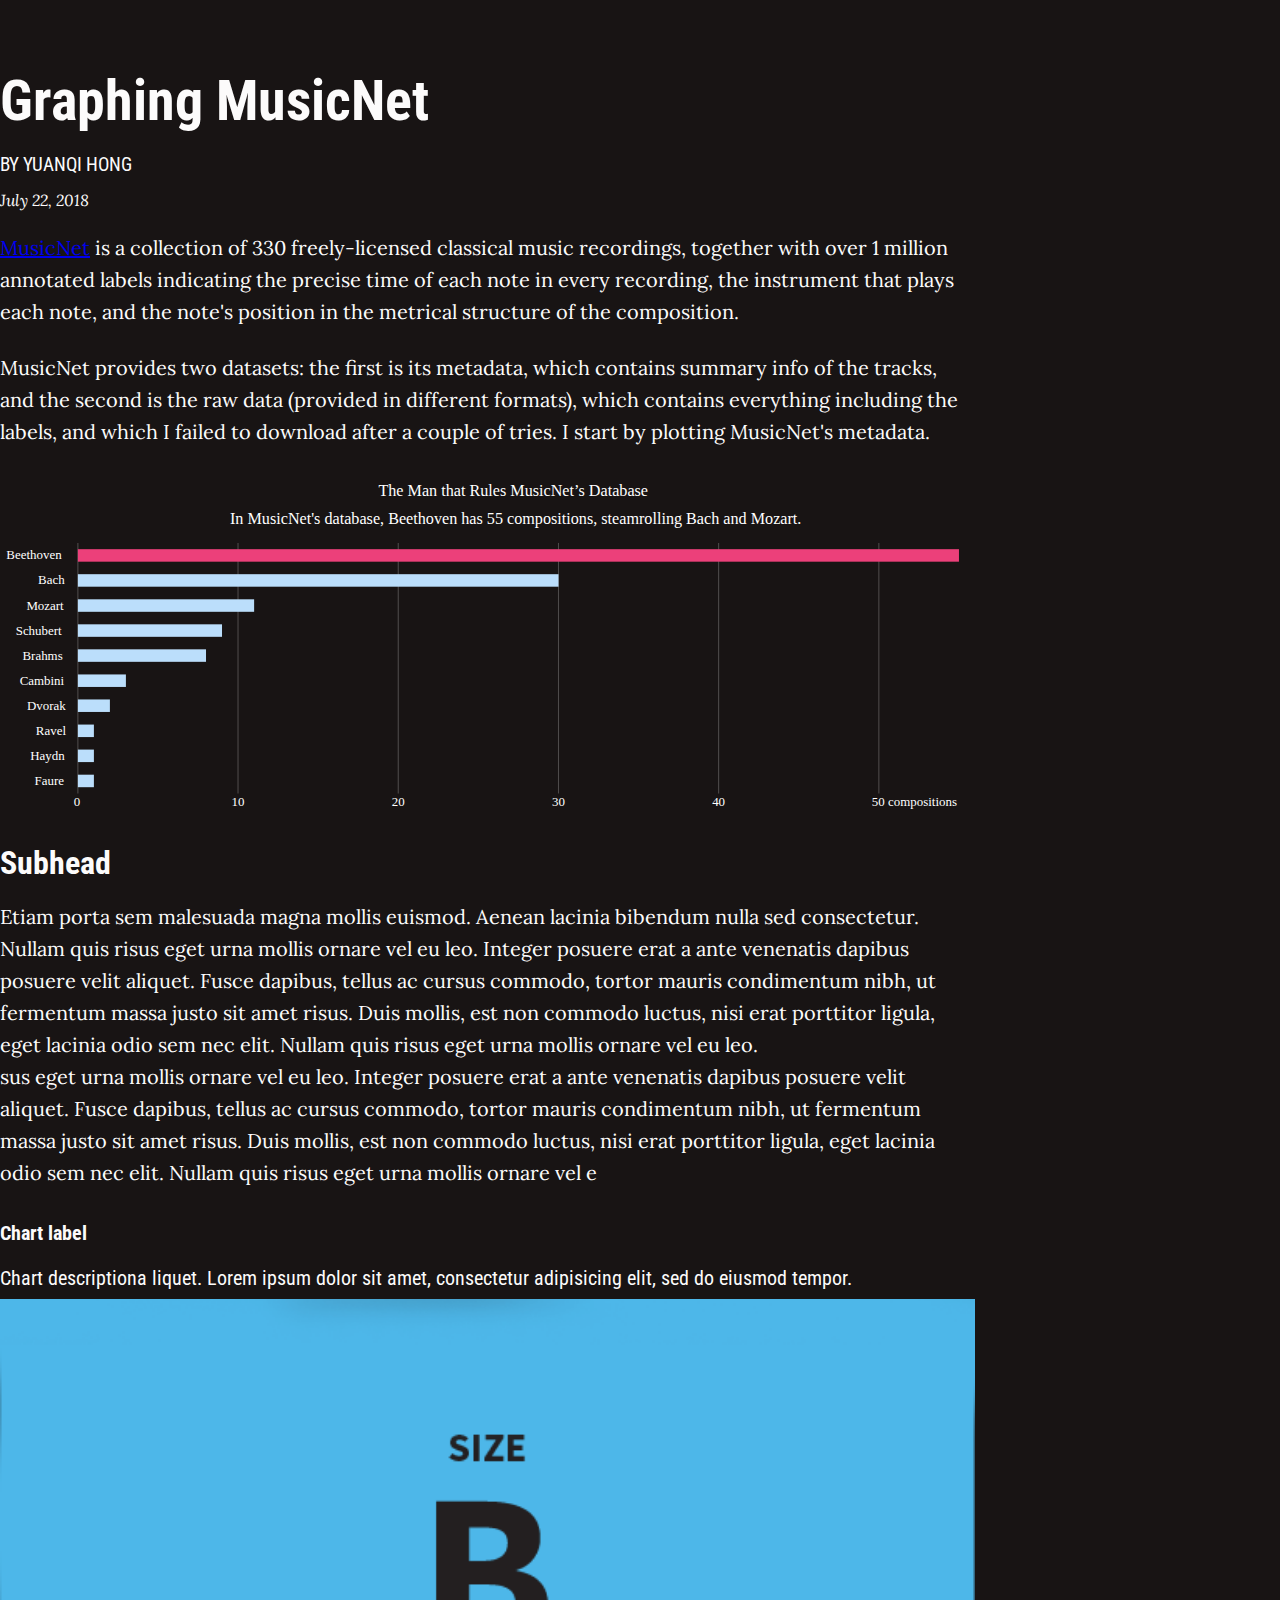
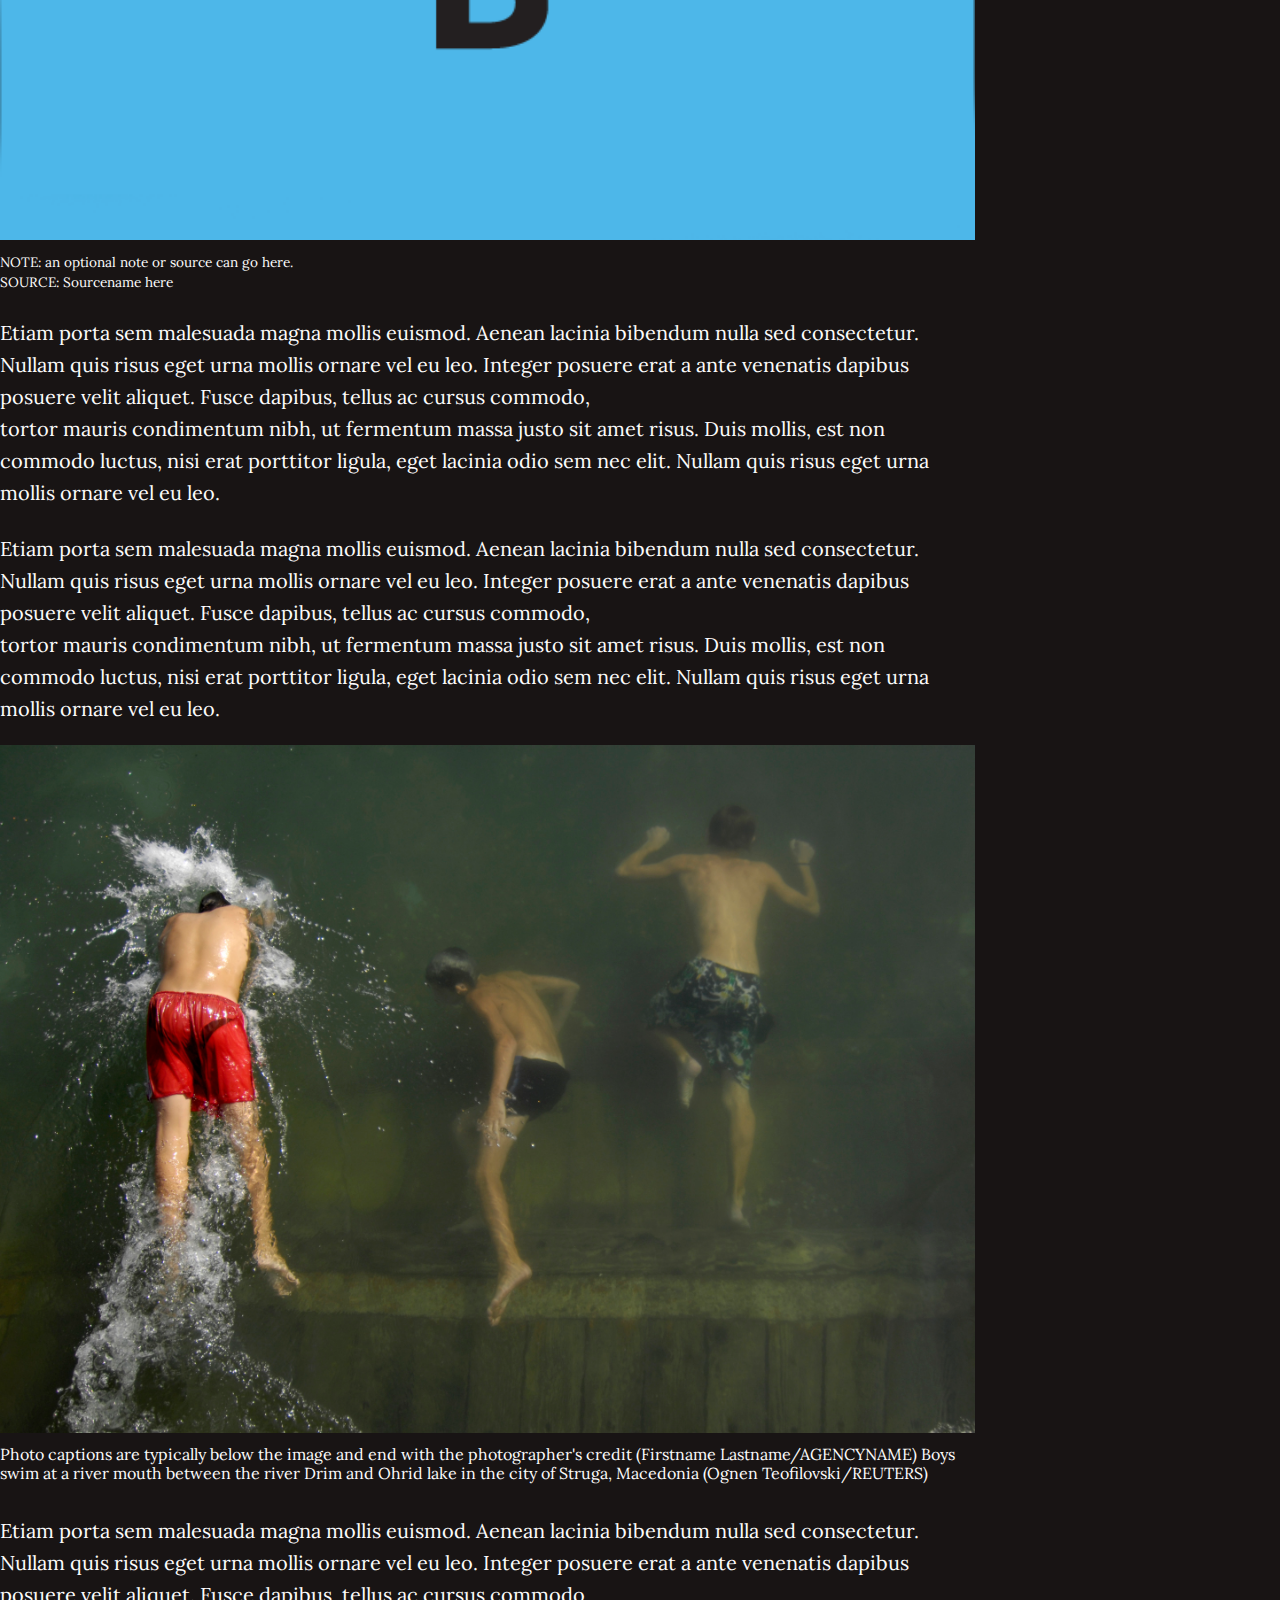
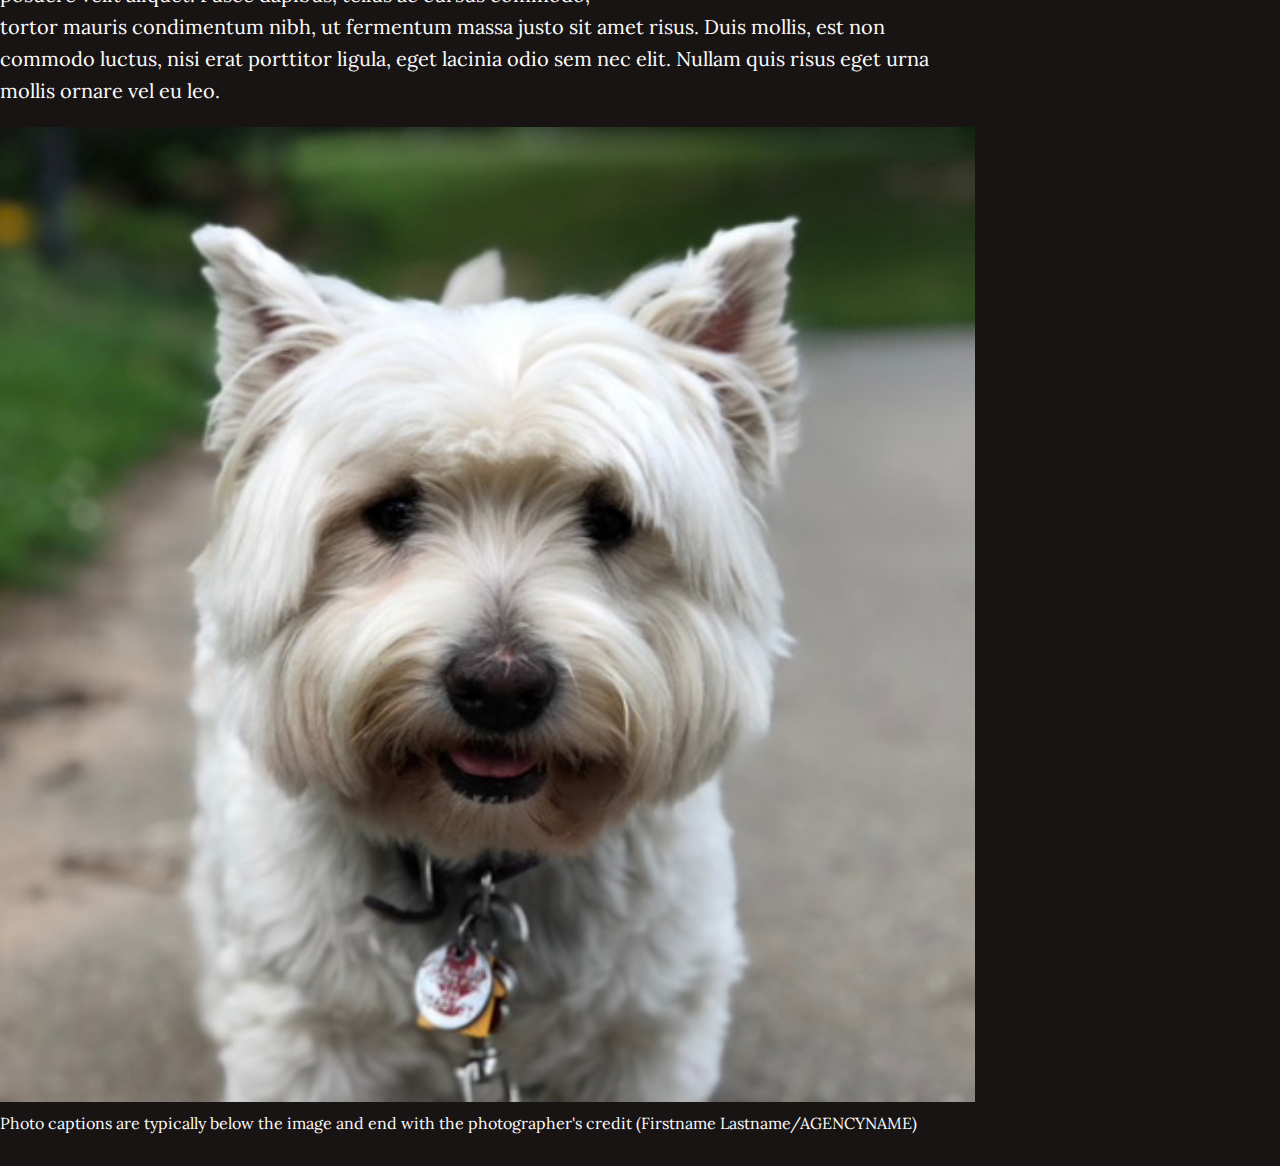
==== data-studio-projects/01-MusicNet/index.html @ 8fa47124 "project 1 updates" ====
<!doctype html>
<html lang="en">
  <head>
    <!-- Required meta tags -->
    <meta charset="utf-8">
    <meta name="viewport" content="width=device-width, initial-scale=1, shrink-to-fit=no">
    <!-- Bootstrap CSS -->
    <link rel="stylesheet" href="https://stackpath.bootstrapcdn.com/bootstrap/4.1.1/css/bootstrap.min.css" integrity="sha384-WskhaSGFgHYWDcbwN70/dfYBj47jz9qbsMId/iRN3ewGhXQFZCSftd1LZCfmhktB" crossorigin="anonymous">
      
    <!-- Your CSS files -->
    <link rel="stylesheet" href="style/app.css">
    
    <!-- google fonts: Roboto Condensed(super-font) and Lora(sub-font) -->
    <link href="https://fonts.googleapis.com/css?family=Roboto+Condensed:300,400,700" rel="stylesheet">
    <link href="https://fonts.googleapis.com/css?family=Lora:400,400i,700" rel="stylesheet"> 

      
       
    <title>Data Studio project 1 - MusicNet</title>
  </head>
    
  <body class="dark-theme">
    <div class="container"><!-- start of the main container-->
        <div class="row justify-content-center"><!-- headline and intro -->
            <div class="col-lg-10 ">
                <h1 class="headline super-font">Graphing MusicNet</h1>
                <p class="credit super-font">BY Yuanqi Hong</p>
                <p class="date sub-font">July 22, 2018</p>
                <p class="body-text sub-font">
                <a href='https://homes.cs.washington.edu/~thickstn/musicnet.html'>MusicNet</a> is a collection of 330 freely-licensed classical music recordings, together with over 1 million annotated labels indicating the precise time of each note in every recording, the instrument that plays each note, and the note's position in the metrical structure of the composition.
                </p>
                <p class="body-text sub-font">
                MusicNet provides two datasets: the first is its metadata, which contains summary info of the tracks, and the second is the raw data (provided in different formats), which contains everything including the labels, and which I failed to download after a couple of tries. I start by plotting MusicNet's metadata.
                </p>
            </div>
        </div>

<!-- start of svg codes -->
<?xml version="1.0" encoding="utf-8"?>
<!-- Generator: Adobe Illustrator 22.1.0, SVG Export Plug-In . SVG Version: 6.00 Build 0)  -->
<svg version="1.1" id="Layer_1" xmlns="http://www.w3.org/2000/svg" xmlns:xlink="http://www.w3.org/1999/xlink" x="0px" y="0px"
     viewBox="0 0 920 332.8" style="enable-background:new 0 0 920 332.8;" xml:space="preserve">
<style type="text/css">
    .st0{fill:none;}
    .st1{opacity:0.3;fill:none;stroke:#CBCBCB;stroke-linejoin:round;stroke-miterlimit:10;}
    .st2{fill:#FFFFFF;}
    .st3{font-family:'Roboto-Regular';}
    .st4{font-size:12.2052px;}
    .st5{fill:#BBDEFB;}
    .st6{fill:#EC407A;}
    .st7{font-family:'RobotoCondensed-Bold';}
    .st8{font-size:15.2564px;}
    .st9{font-family:'RobotoCondensed-Regular';}
</style>
<rect x="73.5" y="70.7" class="st0" width="846.5" height="236.4"/>
<line class="st1" x1="73.5" y1="307.1" x2="73.5" y2="70.7"/>
<rect x="73.5" y="70.7" class="st0" width="846.5" height="236.4"/>
<text transform="matrix(1 0 0 1 69.499 318.8688)" class="st2 st3 st4">0</text>
<line class="st1" x1="224.6" y1="307.1" x2="224.6" y2="70.7"/>
<rect x="73.5" y="70.7" class="st0" width="846.5" height="236.4"/>
<text transform="matrix(1 0 0 1 218.5142 318.8688)" class="st2 st3 st4">10</text>
<line class="st1" x1="375.8" y1="307.1" x2="375.8" y2="70.7"/>
<rect x="73.5" y="70.7" class="st0" width="846.5" height="236.4"/>
<text transform="matrix(1 0 0 1 369.6787 318.8688)" class="st2 st3 st4">20</text>
<line class="st1" x1="527" y1="307.1" x2="527" y2="70.7"/>
<rect x="73.5" y="70.7" class="st0" width="846.5" height="236.4"/>
<text transform="matrix(1 0 0 1 520.8428 318.8688)" class="st2 st3 st4">30</text>
<line class="st1" x1="678.1" y1="307.1" x2="678.1" y2="70.7"/>
<text transform="matrix(1 0 0 1 672.0078 318.8688)" class="st2 st3 st4">40</text>
<line class="st1" x1="829.3" y1="307.1" x2="829.3" y2="70.7"/>
<text transform="matrix(1 0 0 1 822.6914 318.8688)" class="st2 st3 st4">50 compositions</text>
<text transform="matrix(1 0 0 1 32.6079 299.0641)" class="st2 st3 st4">Faure</text>
<text transform="matrix(1 0 0 1 28.585 275.4186)" class="st2 st3 st4">Haydn</text>
<text transform="matrix(1 0 0 1 33.8237 251.774)" class="st2 st3 st4">Ravel</text>
<text transform="matrix(1 0 0 1 25.4863 228.1315)" class="st2 st3 st4">Dvorak</text>
<text transform="matrix(1 0 0 1 18.5312 204.486)" class="st2 st3 st4">Cambini</text>
<text transform="matrix(1 0 0 1 21.2368 180.8434)" class="st2 st3 st4">Brahms</text>
<text transform="matrix(1 0 0 1 14.8066 157.1989)" class="st2 st3 st4">Schubert</text>
<text transform="matrix(1 0 0 1 24.896 133.5524)" class="st2 st3 st4">Mozart</text>
<text transform="matrix(1 0 0 1 35.9692 109.9093)" class="st2 st3 st4">Bach</text>
<text transform="matrix(1 0 0 1 6.0044 86.2638)" class="st2 st3 st4">Beethoven</text>
<rect x="73.5" y="289.4" class="st5" width="15.1" height="11.8"/>
<rect x="73.5" y="265.7" class="st5" width="15.1" height="11.8"/>
<rect x="73.5" y="242.1" class="st5" width="15.1" height="11.8"/>
<rect x="73.5" y="218.4" class="st5" width="30.2" height="11.8"/>
<rect x="73.5" y="194.8" class="st5" width="45.3" height="11.8"/>
<rect x="73.5" y="171.1" class="st5" width="120.9" height="11.8"/>
<rect x="73.5" y="147.5" class="st5" width="136" height="11.8"/>
<rect x="73.5" y="123.9" class="st5" width="166.3" height="11.8"/>
<rect x="73.5" y="100.2" class="st5" width="453.5" height="11.8"/>
<rect x="73.5" y="76.6" class="st6" width="831.4" height="11.8"/>
<text transform="matrix(1 0 0 1 357.0435 26.2736)" class="st2 st7 st8">The Man that Rules MusicNet’s Database</text>
<text transform="matrix(1 0 0 1 217.0234 53.0929)" class="st2 st9 st8">In MusicNet&apos;s database, Beethoven has 55 compositions, steamrolling Bach and Mozart.</text>
</svg>
<!-- end of svg codes -->

        <div class="row justify-content-center"><!-- headline and intro -->
            <div class="col-lg-10 ">
                <p class="subhead super-font">Subhead</p>
                <p class="body-text sub-font">
                Etiam porta sem malesuada magna mollis euismod. Aenean lacinia bibendum nulla sed consectetur. Nullam quis risus eget urna mollis ornare vel eu leo. Integer posuere erat a ante venenatis dapibus posuere velit aliquet. Fusce dapibus, tellus ac cursus commodo, tortor mauris condimentum nibh, ut fermentum massa justo sit amet risus. Duis mollis, est non commodo luctus, nisi erat porttitor ligula, eget lacinia odio sem nec elit. Nullam quis risus eget urna mollis ornare vel eu leo. <br>
                sus eget urna mollis ornare vel eu leo. Integer posuere erat a ante venenatis dapibus posuere velit aliquet. Fusce dapibus, tellus ac cursus commodo, tortor mauris condimentum nibh, ut fermentum massa justo sit amet risus. Duis mollis, est non commodo luctus, nisi erat porttitor ligula, eget lacinia odio sem nec elit. Nullam quis risus eget urna mollis ornare vel e
                </p>
            </div>
        </div>
    
<!-- start of one size B image -->
        <div class="row justify-content-center"> <!-- labels/deszcriptions and three charts for mobile -->
            <div class="col-md-10"><!-- left -->
                <p class="label super-font">Chart label</p>
                <p class="label-text super-font">Chart descriptiona liquet. Lorem ipsum dolor sit amet, consectetur adipisicing elit, sed do eiusmod tempor. </p>
                <img class="image" src="style/images/template_size_B.png" alt="image description">
                <p class="note sub-font">NOTE: an optional note or source can go here. <br>
                SOURCE: Sourcename here
                </p>
            </div>
        </div>
<!-- end of one size B image -->


        <div class="row justify-content-center"><!-- headline and intro -->
            <div class="col-lg-10 ">
                <p class="body-text sub-font">
                Etiam porta sem malesuada magna mollis euismod. Aenean lacinia bibendum nulla sed consectetur. Nullam quis risus eget urna mollis ornare vel eu leo. Integer posuere erat a ante venenatis dapibus posuere velit aliquet. Fusce dapibus, tellus ac cursus commodo,<br>
                tortor mauris condimentum nibh, ut fermentum massa justo sit amet risus. Duis mollis, est non commodo luctus, nisi erat porttitor ligula, eget lacinia odio sem nec elit. Nullam quis risus eget urna mollis ornare vel eu leo.
                </p>
            </div>
        </div>
        
        <div class="row justify-content-center"><!-- headline and intro -->
            <div class="col-lg-10 ">
                <p class="body-text sub-font">
                Etiam porta sem malesuada magna mollis euismod. Aenean lacinia bibendum nulla sed consectetur. Nullam quis risus eget urna mollis ornare vel eu leo. Integer posuere erat a ante venenatis dapibus posuere velit aliquet. Fusce dapibus, tellus ac cursus commodo,<br>
                tortor mauris condimentum nibh, ut fermentum massa justo sit amet risus. Duis mollis, est non commodo luctus, nisi erat porttitor ligula, eget lacinia odio sem nec elit. Nullam quis risus eget urna mollis ornare vel eu leo.
                </p>
            </div>
        </div>
        
        
        
        
        
        
        
        
        <div class="row justify-content-center"> 
            <div class="col-12">
                <img class="image" src="style/images/swimming.jpg" alt="image description">
            </div>
            <div class="col-md-10">
                <p class="caption sub-font">Photo captions are typically below the image and end with the photographer's credit (Firstname Lastname/AGENCYNAME) Boys swim at a river mouth between the river Drim and Ohrid lake in the city of Struga, Macedonia (Ognen Teofilovski/REUTERS)</p>
            </div>
        </div>
        
        <div class="row justify-content-center"><!-- headline and intro -->
        <div class="col-lg-10 ">
            <p class="body-text sub-font">
            Etiam porta sem malesuada magna mollis euismod. Aenean lacinia bibendum nulla sed consectetur. Nullam quis risus eget urna mollis ornare vel eu leo. Integer posuere erat a ante venenatis dapibus posuere velit aliquet. Fusce dapibus, tellus ac cursus commodo,<br>
            tortor mauris condimentum nibh, ut fermentum massa justo sit amet risus. Duis mollis, est non commodo luctus, nisi erat porttitor ligula, eget lacinia odio sem nec elit. Nullam quis risus eget urna mollis ornare vel eu leo.
            </p>
        </div>
        <div class="row justify-content-center no-gutters"> 
            <div class="col-md-5">
                <img class="image" src="style/images/pic_Size_A.jpeg" alt="image description">
                <p class="caption sub-font">Photo captions are typically below the image and end with the photographer's credit (Firstname Lastname/AGENCYNAME)</p>
            </div>
        </div>
    
            
            
    
        
        
        
        
        
      </div><!-- end of the main container-->
   
        

      
      
    <!-- Optional JavaScript -->
    <!-- jQuery first, then Popper.js, then Bootstrap JS -->
    <script src="https://code.jquery.com/jquery-3.3.1.slim.min.js" integrity="sha384-q8i/X+965DzO0rT7abK41JStQIAqVgRVzpbzo5smXKp4YfRvH+8abtTE1Pi6jizo" crossorigin="anonymous"></script>
    <script src="https://cdnjs.cloudflare.com/ajax/libs/popper.js/1.14.3/umd/popper.min.js" integrity="sha384-ZMP7rVo3mIykV+2+9J3UJ46jBk0WLaUAdn689aCwoqbBJiSnjAK/l8WvCWPIPm49" crossorigin="anonymous"></script>
    <script src="https://stackpath.bootstrapcdn.com/bootstrap/4.1.1/js/bootstrap.min.js" integrity="sha384-smHYKdLADwkXOn1EmN1qk/HfnUcbVRZyYmZ4qpPea6sjB/pTJ0euyQp0Mk8ck+5T" crossorigin="anonymous"></script>
  </body>
</html>
---- data-studio-projects/01-MusicNet/style/app.css ----
body {
    padding-top:60px;
    margin: auto;
}


/* choose a light or dark theme to add to the body tag. */
.dark-theme {
    background-color: #181414;
    color: #fcfbfb;   
}
.light-theme {
    background-color: white;
    color: black;    
}

.container {
        max-width: 975px;
}

/* ******** */

.image {
    width: 100%;
}



/*
super-font
.headline
.kicker
.subhead
.label
.label-text
.credit

sub-font
.date
.body-text
.note
*/



.super-font {
    font-family: 'Roboto Condensed', sans-serif;
}
.sub-font {
    font-family: 'Lora', serif;
}



.headline {
    font-size: 3.5rem;
    line-height: 0.9;
    margin-bottom: 0.25rem;
    margin-top: 1rem;
    font-weight: 700;
}

.body-text {
    font-size: 1.25rem;
    line-height: 1.6;
    margin-top: 1.5rem;

}

.kicker {
    font-size: 1.5rem;
    line-height: 1;
    margin-bottom: 0.5rem;
    margin-top: 1rem;
    font-weight: 300;
    text-transform: uppercase;
}

.credit  {
    font-size: 1.2rem;
    line-height: 0.75;
    margin-top: 2rem;
    font-weight: 400;
    text-transform: uppercase;
}

.date {
    font-size: 1rem;
    line-height: 1;
    margin-top: 0.25;
    font-weight: 400;
    font-style: italic;
}

.subhead {
    font-size: 2rem;
    line-height: 0.9;
    margin-bottom: 0.5rem;
    margin-top: 1.5rem;
    font-weight: 700;
}

.label {
    font-size: 1.25rem;
    line-height: 1.25;
    margin-top: 2rem;
    margin-bottom: 0.5rem;
    font-weight: 700;
}

.label-text {
    font-size: 1.25rem;
    line-height: 1.25;
    margin-bottom: 0.5rem;
    font-weight: 400;
}

.note {
    font-size: 0.85rem;
    line-height: 1.5;
    margin-top: 0.5rem;
    margin-bottom: 1.25rem;
    font-weight: 400;
}
.caption  {
    font-size: 1rem;
    line-height: 1.2;
    margin-top: 0.5rem;
    margin-bottom: 2rem;
    font-weight: 400;
}
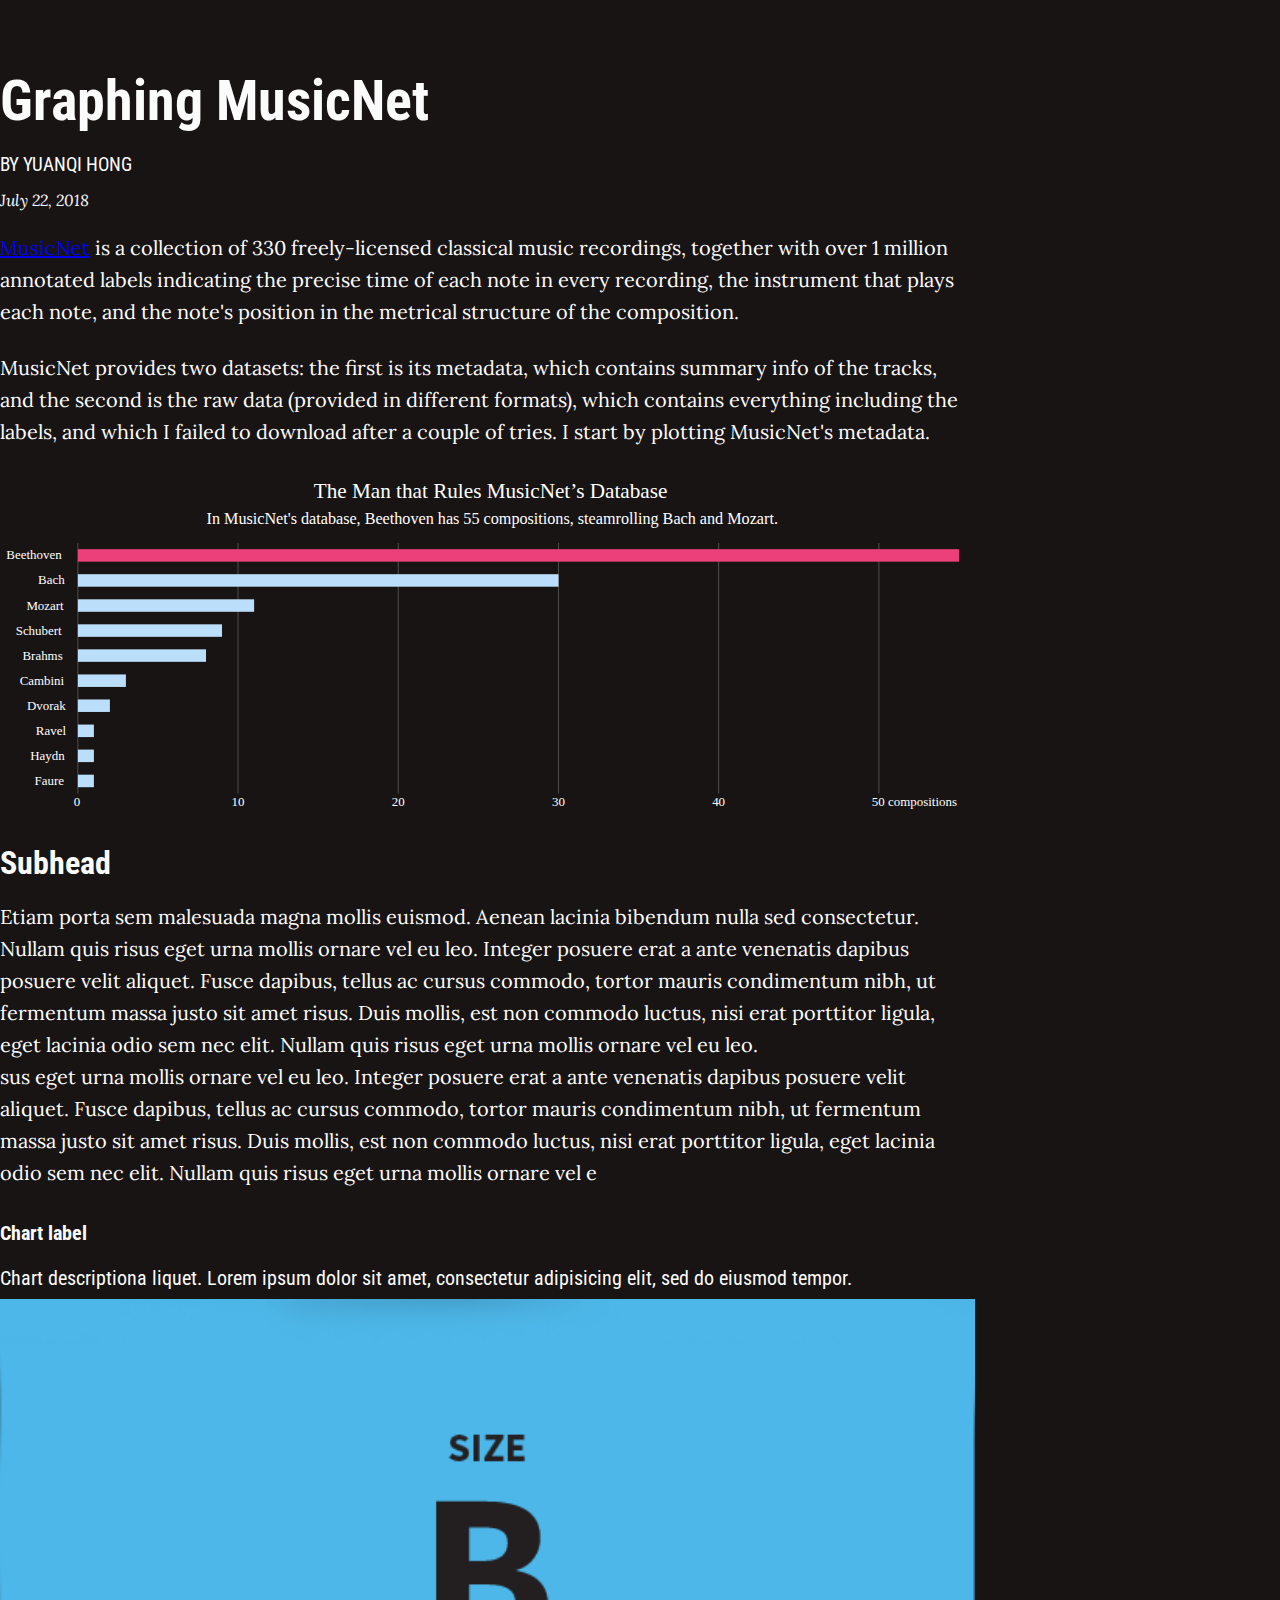
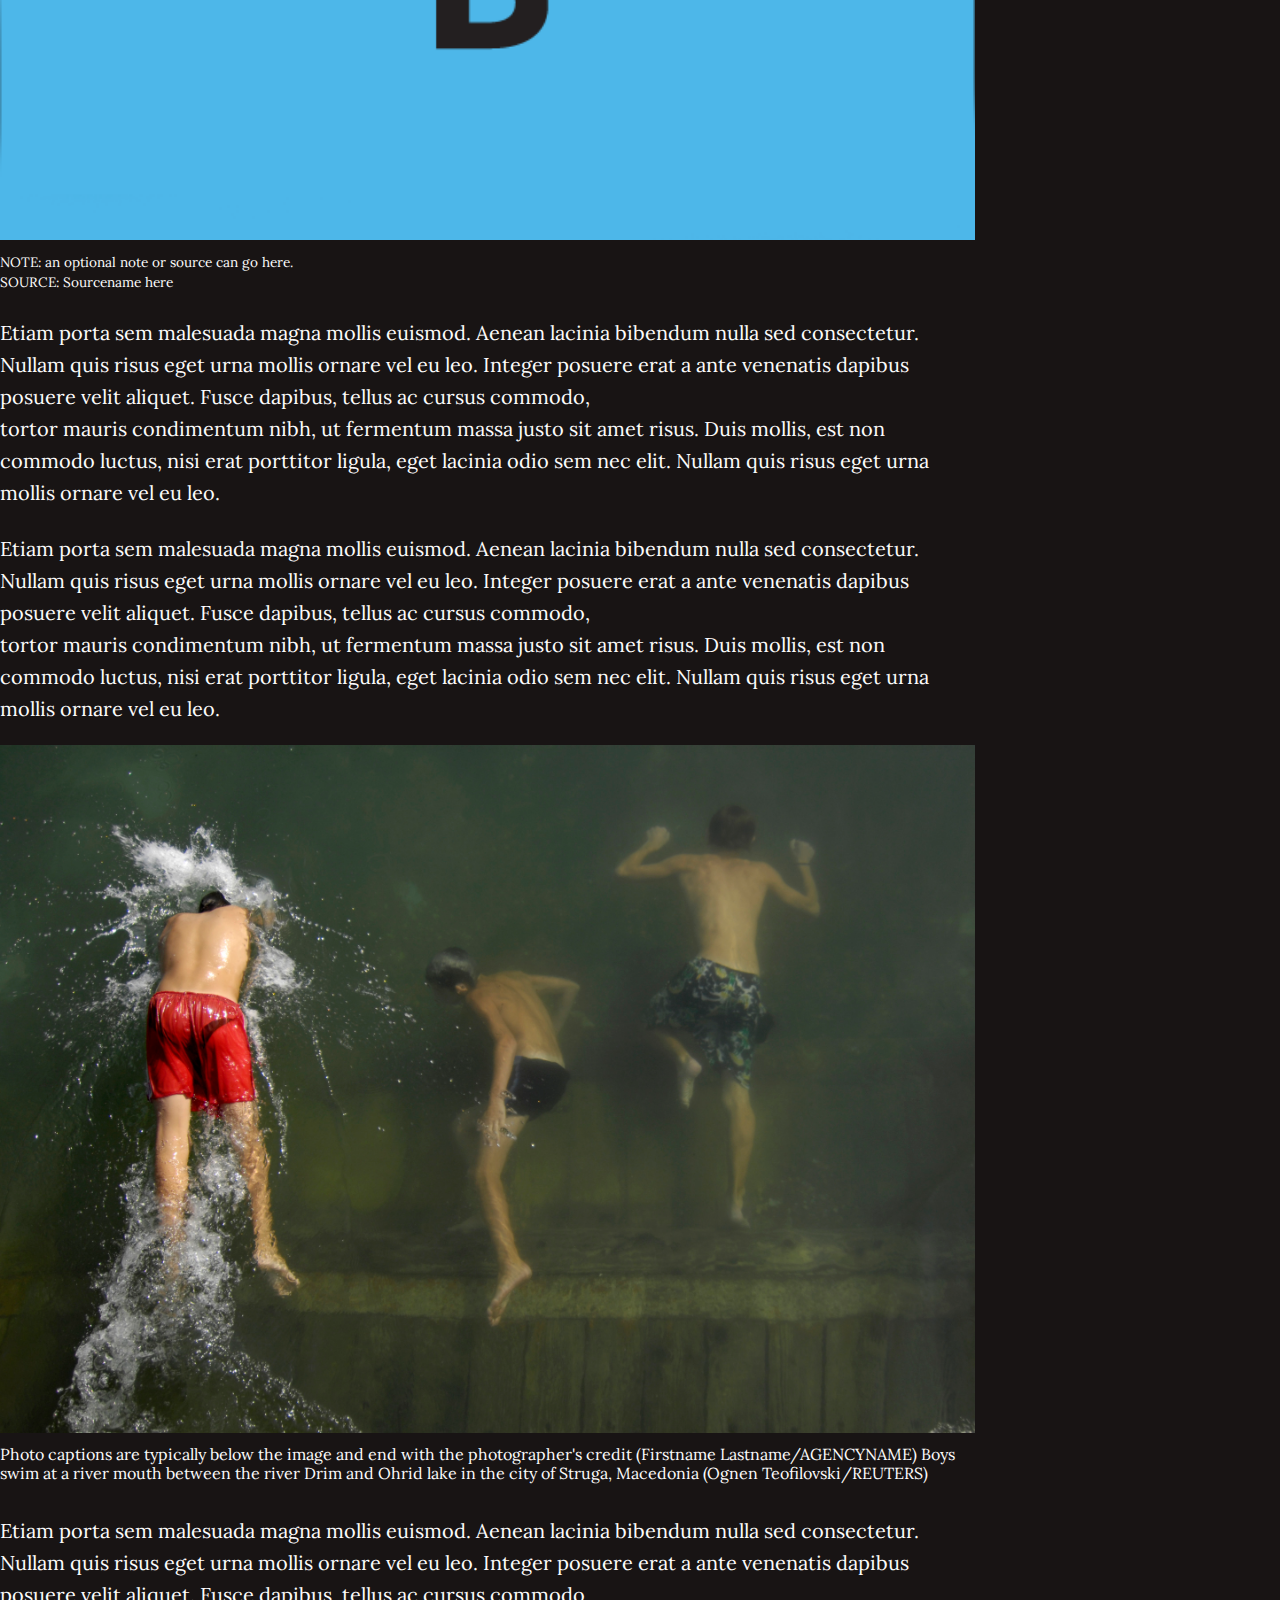
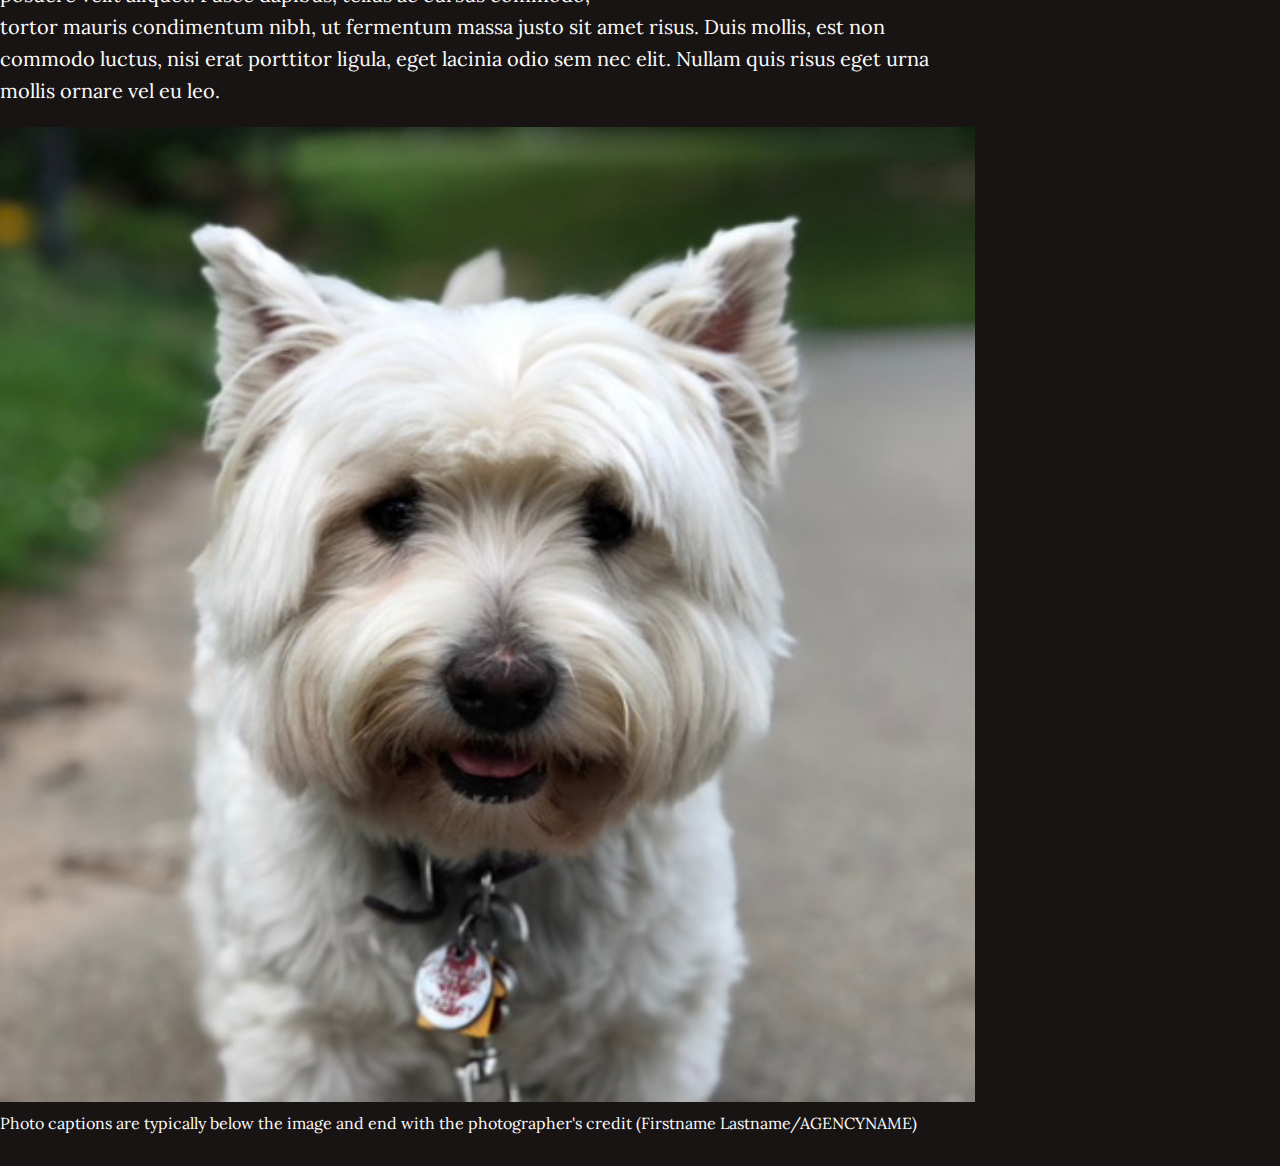
==== commit e00ce343: "project 1 update" ====
--- a/data-studio-projects/01-MusicNet/index.html
+++ b/data-studio-projects/01-MusicNet/index.html
@@ -35,7 +35,7 @@
             </div>
         </div>
 
-<!-- start of svg codes -->
+<!-- start of svg -->
 <?xml version="1.0" encoding="utf-8"?>
 <!-- Generator: Adobe Illustrator 22.1.0, SVG Export Plug-In . SVG Version: 6.00 Build 0)  -->
 <svg version="1.1" id="Layer_1" xmlns="http://www.w3.org/2000/svg" xmlns:xlink="http://www.w3.org/1999/xlink" x="0px" y="0px"
@@ -49,8 +49,9 @@
     .st5{fill:#BBDEFB;}
     .st6{fill:#EC407A;}
     .st7{font-family:'RobotoCondensed-Bold';}
-    .st8{font-size:15.2564px;}
+    .st8{font-size:20px;}
     .st9{font-family:'RobotoCondensed-Regular';}
+    .st10{font-size:15.2564px;}
 </style>
 <rect x="73.5" y="70.7" class="st0" width="846.5" height="236.4"/>
 <line class="st1" x1="73.5" y1="307.1" x2="73.5" y2="70.7"/>
@@ -89,10 +90,10 @@
 <rect x="73.5" y="123.9" class="st5" width="166.3" height="11.8"/>
 <rect x="73.5" y="100.2" class="st5" width="453.5" height="11.8"/>
 <rect x="73.5" y="76.6" class="st6" width="831.4" height="11.8"/>
-<text transform="matrix(1 0 0 1 357.0435 26.2736)" class="st2 st7 st8">The Man that Rules MusicNet’s Database</text>
-<text transform="matrix(1 0 0 1 217.0234 53.0929)" class="st2 st9 st8">In MusicNet&apos;s database, Beethoven has 55 compositions, steamrolling Bach and Mozart.</text>
+<text transform="matrix(1 0 0 1 296.001 28.2736)" class="st2 st7 st8">The Man that Rules MusicNet’s Database</text>
+<text transform="matrix(1 0 0 1 194.8789 53.0929)" class="st2 st9 st10">In MusicNet&apos;s database, Beethoven has 55 compositions, steamrolling Bach and Mozart.</text>
 </svg>
-<!-- end of svg codes -->
+<!-- end of svg -->
 
         <div class="row justify-content-center"><!-- headline and intro -->
             <div class="col-lg-10 ">
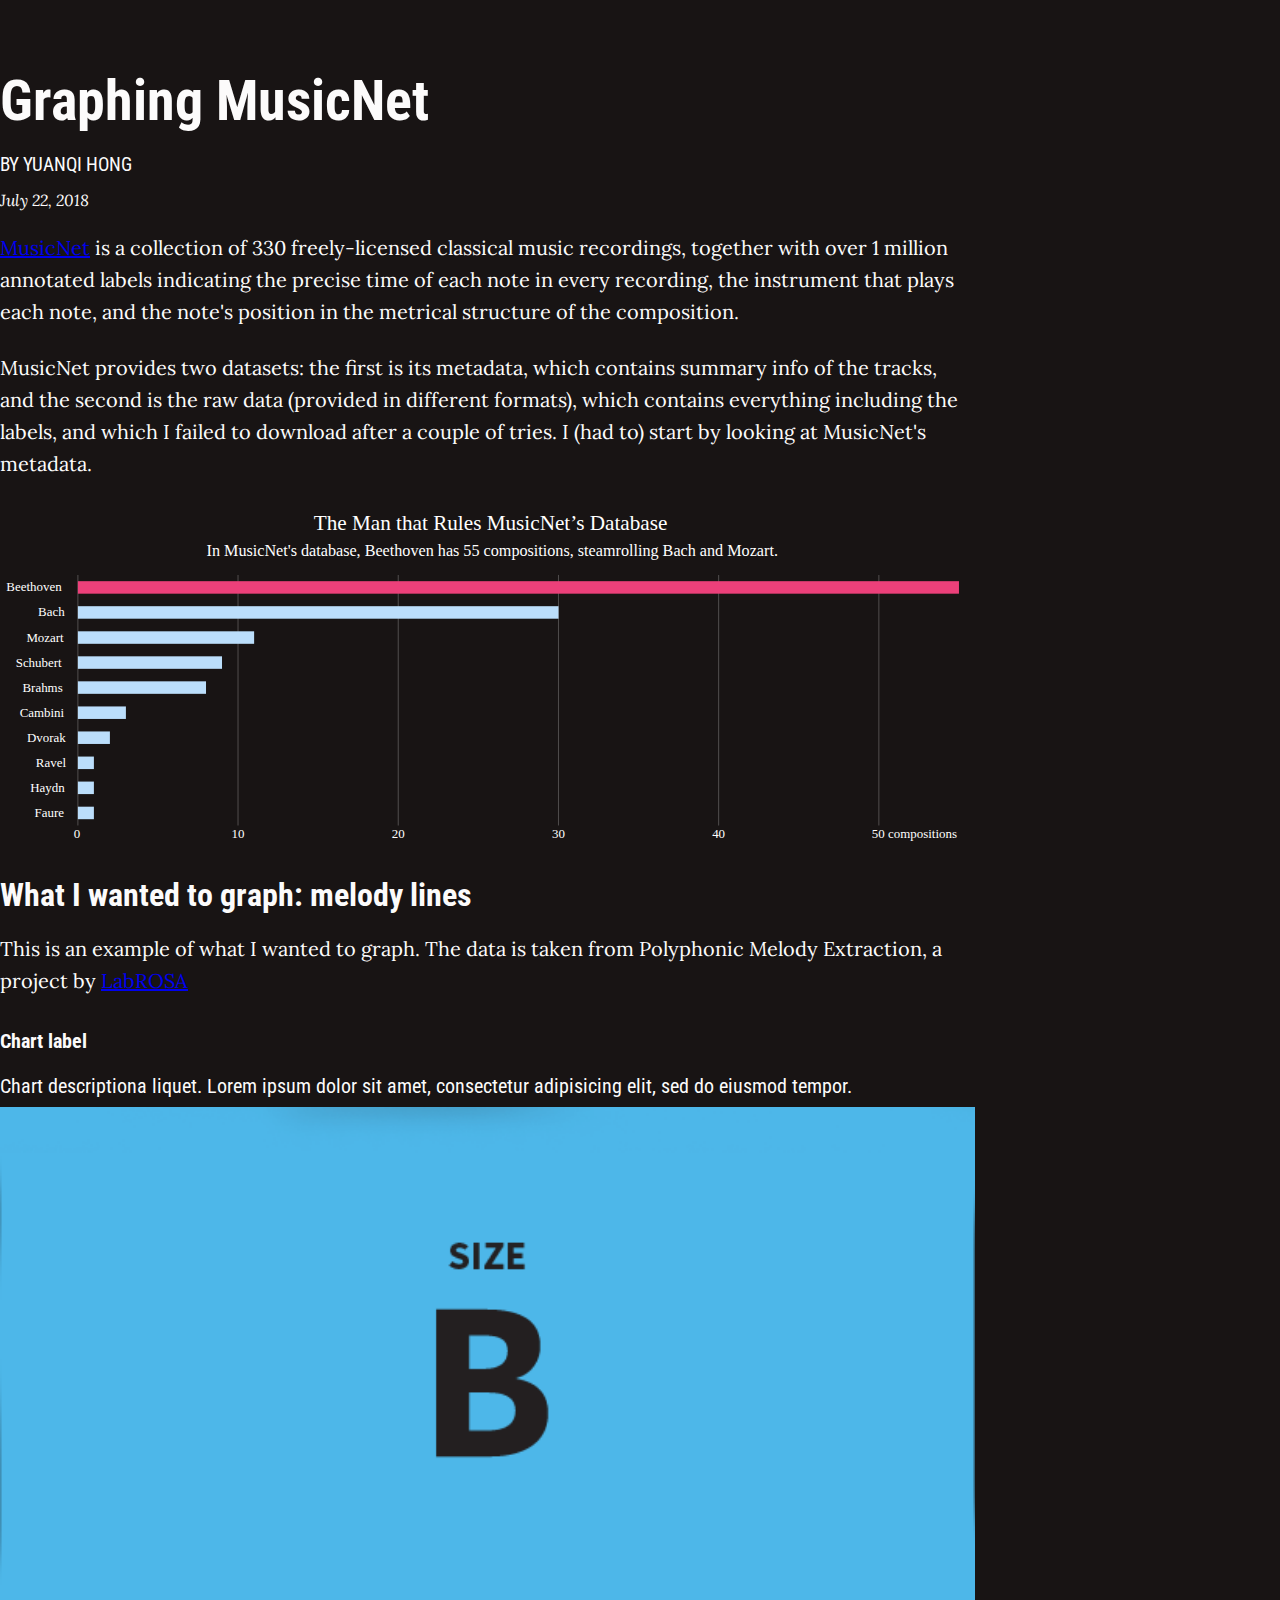
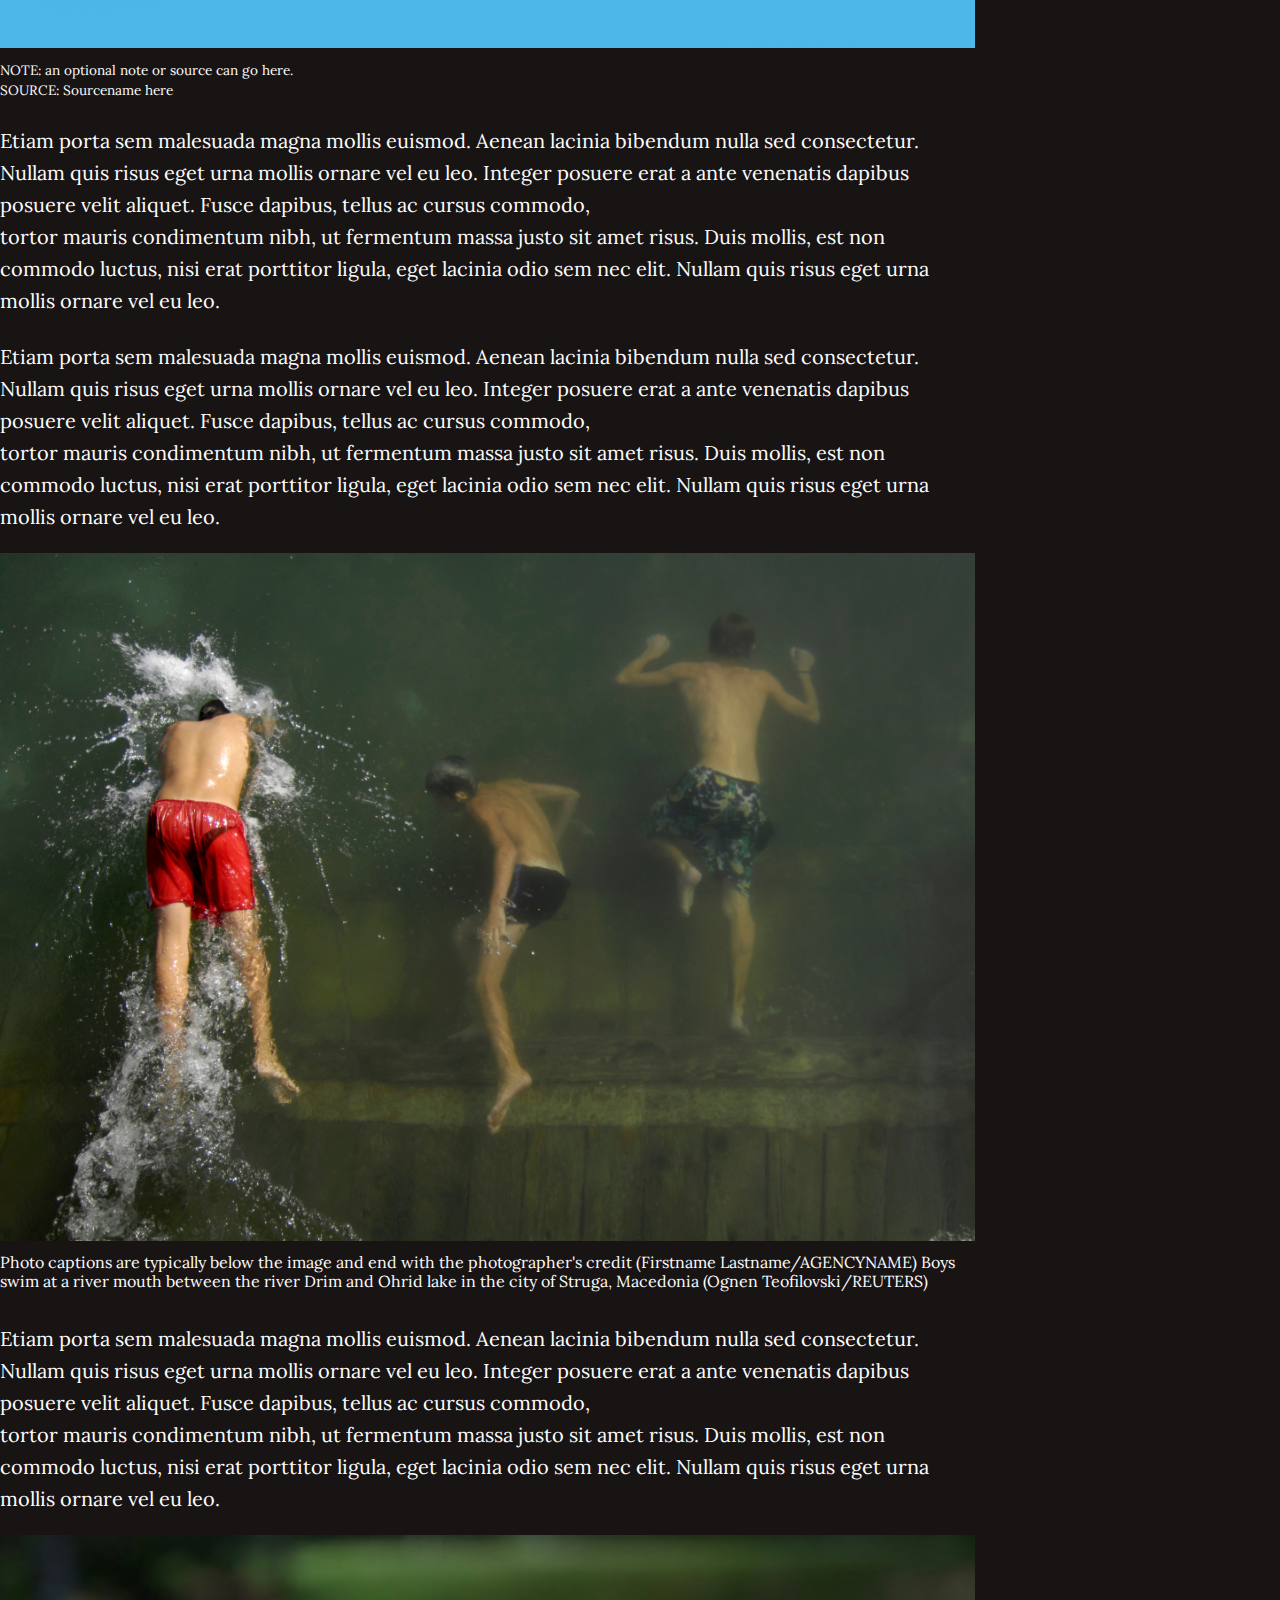
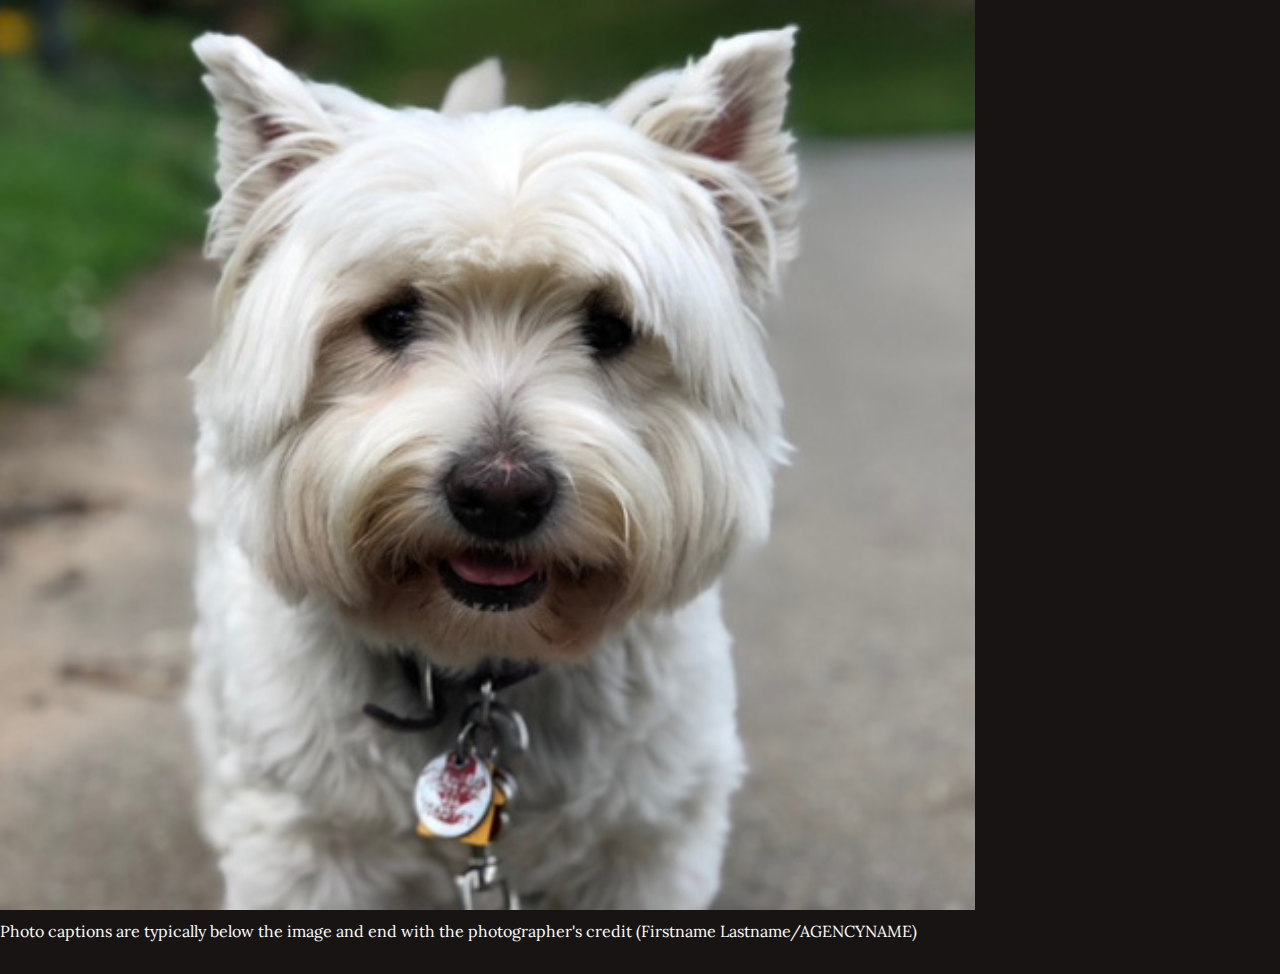
==== commit 9a25655f: "project 1 edits" ====
--- a/data-studio-projects/01-MusicNet/index.html
+++ b/data-studio-projects/01-MusicNet/index.html
@@ -14,8 +14,8 @@
     <link href="https://fonts.googleapis.com/css?family=Roboto+Condensed:300,400,700" rel="stylesheet">
     <link href="https://fonts.googleapis.com/css?family=Lora:400,400i,700" rel="stylesheet"> 
 
-      
-       
+
+
     <title>Data Studio project 1 - MusicNet</title>
   </head>
     
@@ -30,7 +30,7 @@
                 <a href='https://homes.cs.washington.edu/~thickstn/musicnet.html'>MusicNet</a> is a collection of 330 freely-licensed classical music recordings, together with over 1 million annotated labels indicating the precise time of each note in every recording, the instrument that plays each note, and the note's position in the metrical structure of the composition.
                 </p>
                 <p class="body-text sub-font">
-                MusicNet provides two datasets: the first is its metadata, which contains summary info of the tracks, and the second is the raw data (provided in different formats), which contains everything including the labels, and which I failed to download after a couple of tries. I start by plotting MusicNet's metadata.
+                MusicNet provides two datasets: the first is its metadata, which contains summary info of the tracks, and the second is the raw data (provided in different formats), which contains everything including the labels, and which I failed to download after a couple of tries. I (had to) start by looking at MusicNet's metadata.
                 </p>
             </div>
         </div>
@@ -97,10 +97,9 @@
 
         <div class="row justify-content-center"><!-- headline and intro -->
             <div class="col-lg-10 ">
-                <p class="subhead super-font">Subhead</p>
+                <p class="subhead super-font">What I wanted to graph: melody lines</p>
                 <p class="body-text sub-font">
-                Etiam porta sem malesuada magna mollis euismod. Aenean lacinia bibendum nulla sed consectetur. Nullam quis risus eget urna mollis ornare vel eu leo. Integer posuere erat a ante venenatis dapibus posuere velit aliquet. Fusce dapibus, tellus ac cursus commodo, tortor mauris condimentum nibh, ut fermentum massa justo sit amet risus. Duis mollis, est non commodo luctus, nisi erat porttitor ligula, eget lacinia odio sem nec elit. Nullam quis risus eget urna mollis ornare vel eu leo. <br>
-                sus eget urna mollis ornare vel eu leo. Integer posuere erat a ante venenatis dapibus posuere velit aliquet. Fusce dapibus, tellus ac cursus commodo, tortor mauris condimentum nibh, ut fermentum massa justo sit amet risus. Duis mollis, est non commodo luctus, nisi erat porttitor ligula, eget lacinia odio sem nec elit. Nullam quis risus eget urna mollis ornare vel e
+                This is an example of what I wanted to graph. The data is taken from Polyphonic Melody Extraction, a project by <a href="https://labrosa.ee.columbia.edu/">LabROSA</a>
                 </p>
             </div>
         </div>
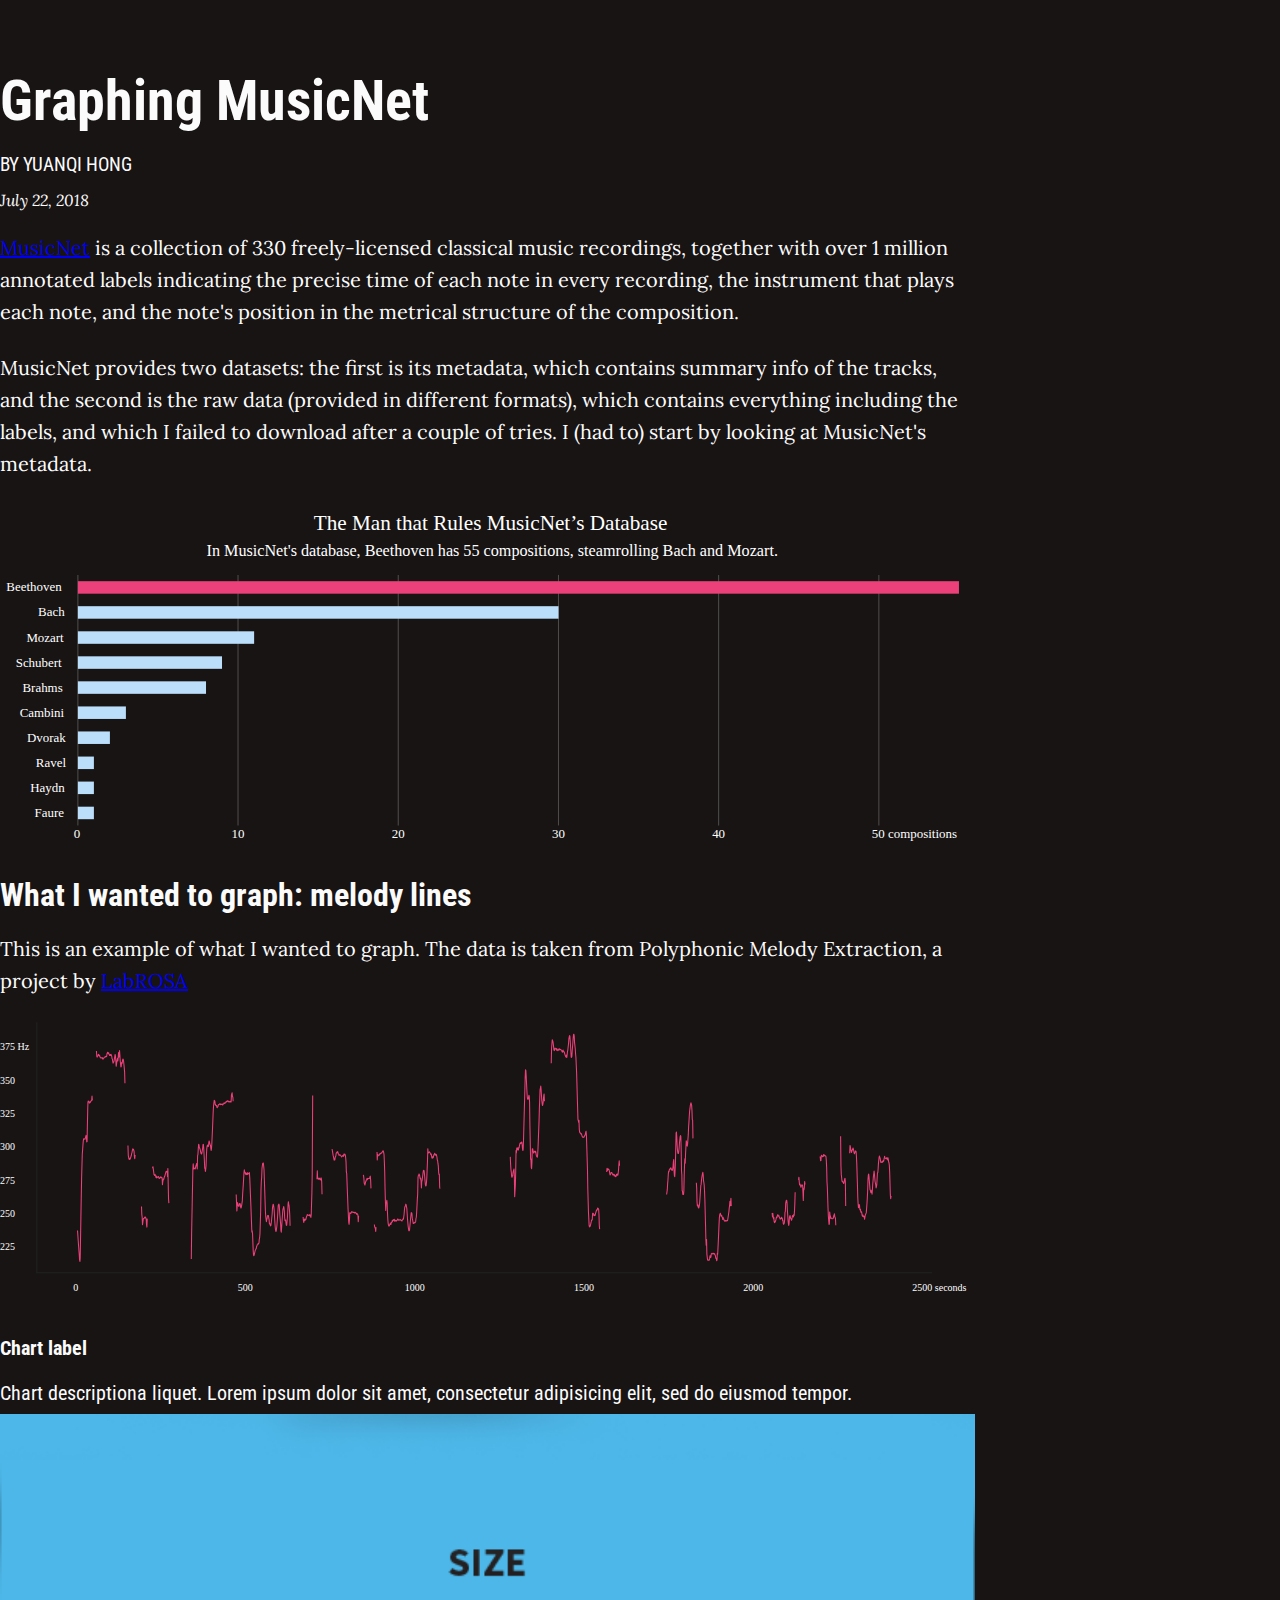
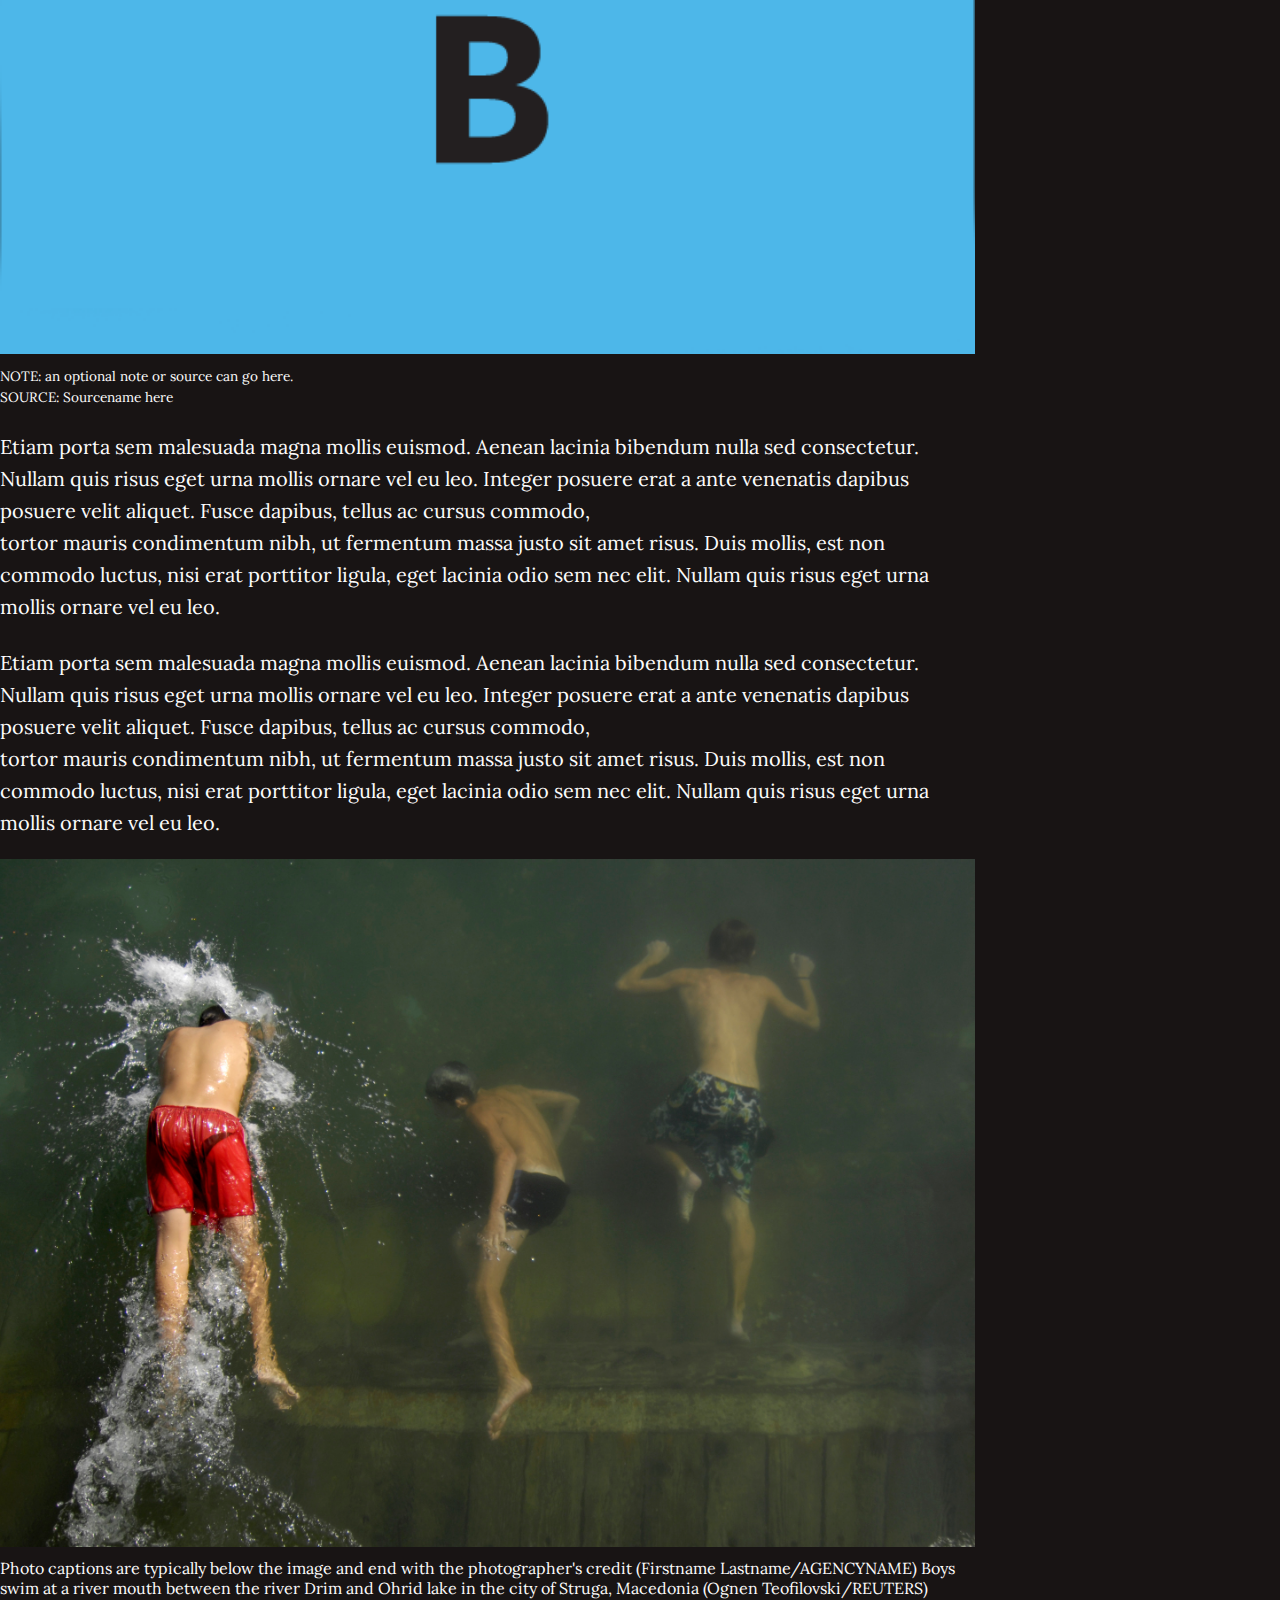
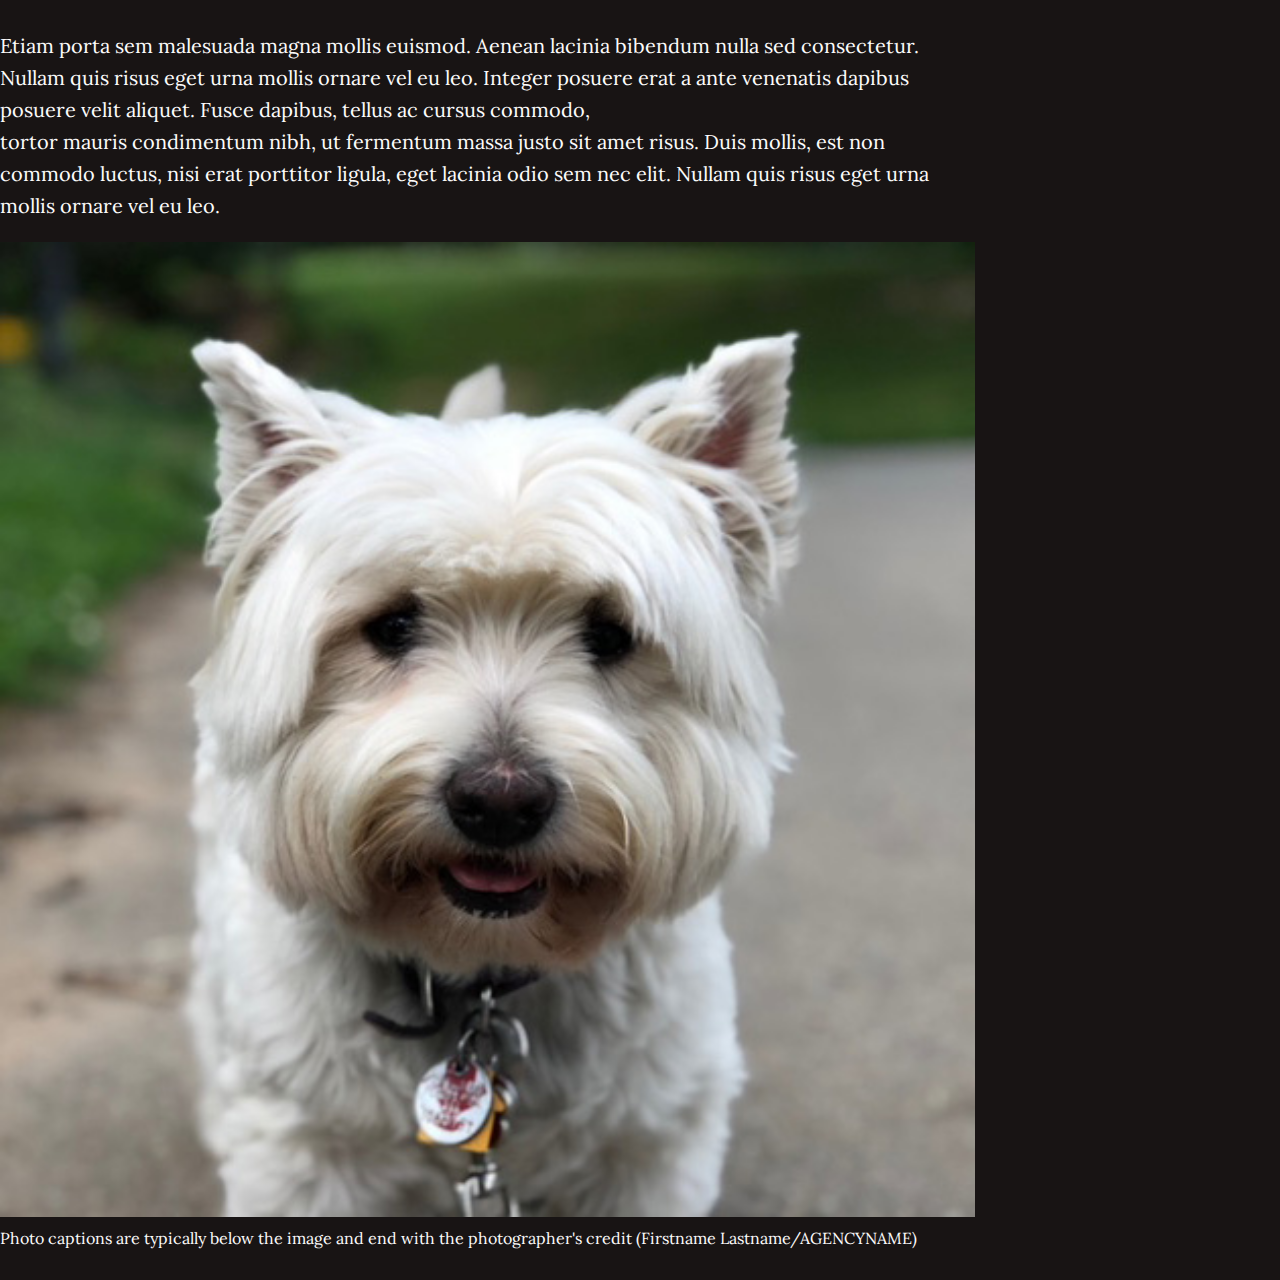
==== commit 556dd617: "edits" ====
--- a/data-studio-projects/01-MusicNet/index.html
+++ b/data-studio-projects/01-MusicNet/index.html
@@ -103,6 +103,10 @@
                 </p>
             </div>
         </div>
+
+<!-- start of svg -->
+<svg id="Layer_1" data-name="Layer 1" xmlns="http://www.w3.org/2000/svg" viewBox="0 0 920 266.56"><defs><style>.cls-1{font-size:9.44px;fill:#fff;font-family:Roboto-Regular, Roboto;}.cls-2,.cls-3,.cls-4{fill:none;}.cls-2{stroke:#ec407a;stroke-linejoin:round;}.cls-4{stroke:#222;stroke-linecap:square;stroke-miterlimit:10;}</style></defs><title>test</title><text class="cls-1" transform="translate(69.08 258.32)">0</text><text class="cls-1" transform="translate(224.45 258.32)">500</text><text class="cls-1" transform="translate(381.95 258.32)">1000</text><text class="cls-1" transform="translate(541.6 258.32)">1500</text><text class="cls-1" transform="translate(701.25 258.32)">2000</text><text class="cls-1" transform="translate(860.9 258.32)">2500 seconds</text><text class="cls-1" transform="translate(0 220)">225</text><text class="cls-1" transform="translate(0 188.6)">250</text><text class="cls-1" transform="translate(0 157.2)">275</text><text class="cls-1" transform="translate(0 125.79)">300</text><text class="cls-1" transform="translate(0 94.39)">325</text><text class="cls-1" transform="translate(0 62.98)">350</text><text class="cls-1" transform="translate(0 31.57)">375 Hz</text><path class="cls-2" d="M801.78,128.51l.32-7.21.31.85.32,2.4.64,3.32.32-.47.32-1.88.32.12.32-1.17.32-.81.32,1,.64,3.22.32,1.17.63-1.7.32-1,.32.18.32.45.32,4.5.32,6.88.64,20.35.32,11.86.32,5.9.32,3.49.32-.67.32-2.25.32.42.31,4,.32.68.32-.66.32,2.67h.32l.32-.43.32,1.62.32,2.08.32.73.32-1.37.64,1.67h.32l.32-.27.31,2.72.64-3.65,1-2.65.64-8.58.32-5,.32-6.7.32-10.83.32-4.19.32-1.07.32,2.44.95,12.22.32.52.32,1.74.32.58.32-1,.32-1.2.32,3.79.32-4.12.32-5.49.32-3.14.32-4,.32-2,.32-3.17.31,2.53.64,7.3.64,3.19.32,2.83.32-1.15.32-1.86L828,147l.32,0,.32-3.86.32-5.51.63-5.44.32-1,.32,1.75.32,0,.32,2.73.32,1.6.32-.18.32-.39.64.59.32-1.09.32.43.32-1.28.32.84.63-2.69.32-2.1.32,1.22.32.49,1,.82.32-1.17.32.15.32.4.32,1.51.32-1.88.32,1.59.32,2.39.31.61.32,2.47.32,6.49.64,21.38.32,3.69.32-2.79m-47.58-56.17.32,27.76.32,8.15.64,6,.32,1,.32-.32.32.44.64,1.52.32-.76.64-3.75.32-.4.32,2.86.31,23.2m-24.58-46.28H774l.32,3.55h.32l.32-4.39.31-.69.32.13.32.88.32.39.32-.31.32.09.32-1.93.32,1,.32-.47.32.12.32.81h.32l.32-.17.32.77.31,3.73.32,6.52.32,13.57.32,4.8.64,19.79.32,7.42.64,8.17.32-.71.32-11,.32,3,.32.72.32,2.23.31-.6.32.57.64.37.64-.13.32-.1.32-.92.32-1.79.32-.49.32-1.31.32,2.95.32.41.32,1.1.31,6.34M753.24,153.3h.32l.32-2.14.32,4.24.32,3,.32-.75.32.8.64,2.21.32-.89.64-1.41.31.22.32.66.32,6,.32,8,.32-11.1.32.91.32-2.22.32-5.49.32,2.72m-31,26.86.32,3.78.32-3.53.31,3.12.32,2.16.32-1.41.32,4.08.32.94.32-1,.32.38.64-2,.32-1.73.32-1.06.32.64.64-2.52.32-.22.31.95.32.41.32-.39.32,1.37.32.24.32,1.12.32.43.32-.54.32.18.32-.85.32-.54.32,1.23.32-.1.32,2.14.31-.42.32,3.29.32.58.32-.54.32-.85.32-3.08.32-6.92.32-.73.32-7.94.64-2.69h.32l.32,2.77.32,6.59.63,9.64.32,2.79.32,1.92.32-1.75.32-5.41.32-1.75.32-.26.64,2.71.32.29.32,1.36.32-.48.32-1.71.31-2.35.64,1.27.32.08.32-2.38.32,1,.32-3.78.32-7.29.32-10.85m-93.24-8.83.32,5,.32,13.11.32,3.48.32.23.32-1,.32,2.82.32.13.64-2.51.32-3.47,1-15.06.31-1.27.32-3.88.32-2.77.64-3.56.32-1.12.32,2,.32,5.84.32,1.74.32,2.35.32,5.32.32,8.15.64,24.23.31,13.48.32,5.53.32-5.32.32,14,.64,5.3.64.25.32.11.32-.42.32.2.32-1.31.32-2.54.32-.27.32,1.76.31-.56.32-2.8.32-.26.32-.52.64.67h.32l.32-.19.32-.46.32.15.32.84.32-.5.32,1.42H675l.31,2.14.32,1,.32.06.32,2,.32-.67.32-6.4.32.94.64-13.16.64-15.09.32-6.07.32-3,.32-.79.31-.58.64,2.83.32-.84.32.19.32,1.38.32.26.32,2.15.32-2.12.32,1.63.32-.14.32,1.26.32.68.32-.32.31.43.32-.49.32.07.32.44.32,0,.32-.59.32.16.32.06.32-1.62,1-6.83.32-3.43.32-2.29.32-4.26.31,4.33.32-2.33.32-4.68.32,7.37m-61-11,.64-4.53.31-5.72.32-3.39.32-5.53.32-2.66.32.31.32-1.68.32-.82.32.13h.32l.32-1.21.32.18.64,1.93.32,0,.31.19.32-1.4.32-1.93.32-4.65.32-2.16.32,10.83.32,4.22.32,1.09.32-5.45.32-6.86.64-28.83.32-1,.32,4.53.31,7.27.32,5,.32,2.54.32,1,.32-.26.32-2.1.32-3.15.32-4.56.64-5.88.32-1.07.32.94.32,11.17.32,21.18.31,3.77.32,15H644l.32,3.54H645l.32-3.54.32-14.15.32-10.61.32-5.33.32,4.16.32-9.08.64-12,.32.87.31,1.65.32,2.4.32-1.84.64-8.73.32-7.68.32-4.45.64-10.46.32-2.14.32-2.89L652,81l.63,2.19.32,4.68.32,8.88.32.59.32,17.19m-81.42,31.73.32-3.54.32,2.36.32-1.39.32-.37.32.52.32-.22.32.93.32.53.31,2.49.32,1.52.32-.47.32-.69.32-1.22.32.13.32,0,.32.47.64,1.68.32-.41.32.26.32-.55.32,1.73.31-1.1.32.56.32.28.32.8.32.12.32-.66.32-1.51.32.81.32-1.21.32.76.32.4.32-2,.32-3,.32-5.12.32-3.54.31,4.82M520.16,43.61l.32-14.16.63-8,.64,1.66.32,1.88.64,6.22.32.47.32-.94.32-1.45.32.52.32.06.32.2.32,1,.32-1.38.31,1.73.32-.84.32.87.32.36.32-.47.32-1,.32.15.32-.59.32,1.16.32-.1.32-.45,1.27,1.07.32,1.24.32.43L531,32l.32-.76.32,1.3L532,33l.32-.16.32.81.32,1.35.64,2,.32.6.32.26.31-2,.32,2.31.64-5.57.32-1.6.64-5.81.32-4.25.32-2.05.32-1.38.32.49.32,4.21L539,38l.31.09.32-.91.32-5,.64-8.07.32-4.66.32-3,.32-.19.32,1.77.32,6.34.64,5.58.32,5.05.32,3.36.63,14,1.28,44.23.32,1.1.32,1.69.32-1.92.32,8.81.32,2.34.64,1,.32.17.31.75.32-.4.64,2,.32,1,.32.35.32-.22.64.34.32-.26.64-1.69.32,0,.63-3,.32-.88.32,3.58,1,32.17.32,19,.64,22.49.64,12.1.32,1,.32-1.11.32.51,1-4.4.32-1.58.64-.1.32-6.28h.32l.32.34.32.46.32,1.57.32-.26.32-.52.32.54.32-.85L562,185l.32-.78.64-2.11.32-.4.32.32.32-1.73.32.17.64.82.32,4.85.32,10.45.32,3.57M481.52,132l.32,7.31.32,4.87.32,2.25.32,4,.32.83.32-1.74.32.47.32-3.11.32-1.36.31-.89.32-1.22.32,5.92.32,20.22.64-10.74.32-12.84.32-20.08.32,2.51.32-4.27.32-.75.32,0,.32,2.1.32-.15.31.15.32-2.47.32.44.64-3.43.32-1,.32.48.32-1,.32.56.32-.81.32-.27.32,2,.32,4,.32,1.94.31-.73.32-7.64,1.6-60.11.32-7.69.32.62.32,5.11.64,13.61.32,5.43.32,3,.32-.83.31.83.64-3.64.32.88.32,5.51.32,22.31.64,31.75.32-.33.32,7.85.32,1.32.32-5.82.32-12.85.32-.22.63,2.91.32,1.18.32-1,.32-.33.32.12.32-.64.32,1.23.32-.89.64,3.76.32.91.32.4.32.25.31-2.69.32-6,1-26.54L509,85.54,509.3,78l.32-9.33.32-1.23.32-2.33.32,3,.64,10.4.63,5,.32-.75.32-1.85.32-4,.32-2.7.32-1.62.32,7m-158,47.77L356,135l.32-5.38.32,1.5.32-.56.32-.25.31.15.32-.11.64-1.52.32.48.64-.86.32,0,.32-.07.32-.94h.32l.64-1.24.32.37.31,1.45.32,1.85.32,6.72.32,9.49.32,15.54.32,11.85.32,9,.32-6.7.32-.49L365,173l.32,2.6.32,9.13.32,6.43.32,3.5.31,1.69.32.83.32.06,1.28-2.81.32,1.45.32-1.4.32-.77.32.09.32-1.65.32.81.32-1.31.32-.31.31,0,.32.76.32-1.26.32,1.77.32-1.1.32.74.32-.13.32.47.32-.43.32.25.32-.78.32.08.32-1.12.32.14.63.95,1-.14.32-.56.32.5.32.3.32-.06.64.7.32-.05.32-1.18.32-.32.31-.53.32.48.64-4.65.32-4.15.32-2.47.32-.91.32-.56.32-1.47.32.63.64,3.31.64,9.73.63,7.23.64,4.16.32.1.32-.72,1-10.64.64-5.88.32.24.32.77.32,4.26.63,3.43.32,1.66.64-.29.32-.86.32.44.32,0,.32-.42.32-.63.32-3.17.32-1.09.32-4.7.64-12.53.31-4.31.32-15.74.32-2.06.32-.17.32-1.23.32.68.32,1,.32,2.11.32,1,.32-.85.32,2.95.32,6.28.32-6.33.32-.4.95-7.85.32-2.11.32.61.32-.21.32,3,.64,7.42.32,3.2.32.88.32-.57.32-2.82.32-4.56.63-15.58.32-11.55.32,4.17.32-.64.32-.25.32-.13.32-.28.32.72.32.25.32,1.17.32.39.32-.62.63,3.68.32.44.32-1.39.32.79.32-.05.32-1.71.32-1.07.32.37.32-1.7.32,1,.32-.18.32.43.32.83.32-1,.63,2.67.32,2.57.32.73.32,2.8.32,2.07.32,6.27.32,2,.32-.45.32,12.23.32,1.47m-61.95,33.81.32,2.42h.32l.32,1.61.32,2.52.32-4m-12.13-49.4.32.74.32,2.55.32,4.58.31.53.32,1.21.32-1.3.32-1.73.32-.45.32-1.06.32-.29.32-1.29.32,1.09.32-.54.32-.79.32.3.32-.16.32.12.32,0,.31-.38.32-1.33.32-.59.32,3.73.32,7.79m-37-36.27.32-.4.32,1.51.64,4.1.32,1.07.64,3.32.32-.73.32.51.32-2.18.32-1,.31-.44.32-2.59.64-1.06.32.44.32-1,.32.28.32,1.58.32.29.32,1,.32.49.32-.54.64.18.31.19,1,1.54.32-.52.32-.23.32-.5.32.31.32.6.32-1.52.32-.86.32,0,.32,1.15.32-.8.31.8.32,2.39.32,3.9.32,9.53.32,1.54,1.28,33.41.64,12.6.32,1.86.32-3.37.32-7.43h.32l.31.4.32.09,1-1.76.32.33.32.15.32.31.32,0,.64-.12.32.44.32.28.32-.65.31-.08.32.48.32.22.32.51.32.65.32-.77.32.63.32-.07.32,1.28.32,6.08.32-5.74m-39.28-34.41.32-8,.32,7.21.32,0,.32.86.32-.76.32-.47.32.88.32-.35.32.93.32.33.64-1.93.31.83.32,2.74.32,11.83m-17.88,21.46.32,3.54.32,1.72.32-2,.32-1.28.32,1.28.32-1.1.32.65.32-.36.64-2.62.32-.71.31-1.16.32-.12.32.55.32-.11.32.19.32.05.32.3.32-.77.32-.26.32,1.45.32-.15.32,1.36.32-2.8.63-20.38.32-18.24L295.05,74m-72.16,93.58.64,15.4.32-4.86.32-3,.32,1,.32,1.94h.32l.32.75.63-2.76.32-.12.32.59.32,2.54.32,1.21.32-.73.32-1.45.64-4.57.32-6.19.64-9.52.64-11.23.31-2.47.32,2.36.32-.2.32,1.74.32-.81.32,1.62.32-1.3.32,1,.32-.65.32-1,.32,1.74.32-.92.32.21.63-.86.32-.22.32,4.65,1,24.61,1,26.67.32-1.08.32,2.74.64,16.29.32,4,.31.45.32-.63.32-1.67.32-1.22.32-1.54.32-.41.32-1.08h.32l.32-2.26.32-.16.32-1.4.32-.22.32-.49.32.27.32-.93h.31l.32-3.75.32-1.36.32-4.06.64-20.72.32-20.28.32-8.18.32-3.55.32-8.72.64-4.77.32.4.32-.59.63,6.25,1.28,38.73.32,5.45.64,4.84.32-1.88.32-1,.32-2.45.32-.4.32-.08.31.24.32,2.16.32,1.43.32,4.22.32-.67.64,2.42.32-.23.32-1.72.32-2.59.64-6.93.32-5.64.32-2.06.31-1.24.32.79.32,2.21.32,2.79.64,11.13.32,4.39.32,2.94.32,1.46.32-.51.64-4.93.64-8.55.63-10.66.32-.74.32-.37.32,1.45.64,9.85.64,7.43.32,6.31.32,1.36,1.28-18.72.31-3.19.32-.51.32-1.81.32,1.22.32,3.16.32,6.52.32,2.45.64-.55.32,3.12.32,2,.32-.33.64-7,.31-5.36.32-7.41.32-2.37.32,2.52.32,1.33.32,3.45.32,5,.32,10.34m-93.23,31.48.31-24.61L182,143.52l.32-4.9.32,2.81.32,2.07.32-.57h.32l.32-.19.32.58.64-3,.31-.69.32-1.42.32,1.49.32,3.69.32-12.67.32-1.13.32-5.44.32-4,.32.41.32,2.65.32.41.32.91.32,1.18.32,1.83.31,1.18.32.42.32,0,.32-1.54.64-4,.32-3.26.32-.18.32,3.26.64,12,.32,7.23.32-.13.32,3.13.31-1.77.32-3.62.32-9.22.32-6.62.32-2.28.32-1.31.32.89.32.58.32-.21.32-3.6.32-1.52.32,1,.64,2.89.31,0,.32,2.94.32,2.19.32-1.72.32-4.73.64-13.93.64-15.76L201.5,84l.64-5.36.32.24.32.78.32,3.16.31-.32.32,1,.32.24.32-.28.32,1.8.32.25.32-.65.32-.35.32-1.42.32-.43.64-.14.32-.54.32-.19.31.27.32.64.64-.4.32.32.32-.47.32-.08.32,1,.32-.63.32-.4.32-.22.32-.77.32-.06.32.5.31-.29h.32l.64-1.27.32-.29.32.44.32-.41.32-.67.32.49.32-.3.32.84.32-.3.32.59.32-.55.31.22.32-.31.32.45.32-.94.32,1,.32-6.86.32-.59.32-1.27.32,3.86.32.21.32,4m-76.31,63,.32-.3.31-1L145,146l.32,2.82.32,0,.32.8.32-1.12.64,1.84.32,1.1.32-1.34.32,1.72.64-.88.31.29.32-.54.32-.15.32.66.32,1,.32.19.64-.93.32.15.32-.84.32.54.32-.14.32.72.32-.18.31,6.46.32-2.9.32-1.47.32-.93.32.21.64-2.73.32-.16.64-2.65.32-.74.32-1.27.32.39.32-.21.32.67.31,4.34.32-7.66.64,28.77.32,3.77m-25.86,3.26.32,7.53.32,2.4.32,7.23.63-4.75.32-1.18.32.11.32-.28.32-.86.32.15.32-.28.32-.1.32,1.52.32.14.32,5.94.32,1.83.32-8m-18.2-69,.32,9.54.63,3.21.32.44.32-1.16.32.93.32-.59,1-3.16.32-1.93.32-1,.32-1.77.32-1.31.32.68.32-.34.63,2,.32,5.1.32,1.82.32-3.6M91,32l.32,5,.32.87L92,37l.32-.45.32-.95.32-.39.32.92.32.54.32-.54.63,2,.64.57.32-.1.32.11.32-.38.32-.1.32,1.32.32.08.32-.08.32-.2.32-.93.32-.43.32,0,.31-.23.64-.61.32.45.32-.38.32.09.32-2.42.32-1,.32-.65.32,1.16.64-.6.32,1.53.32,0,.31,1,.32-.66.32-.3.32.94.32-1.06.64,1.65.32,2.35.32.36.32,2.38.32,1.52.32-.85.32,0,.32-1.44,1-5.89.32,1.5.32,4.23.32,5.45.32-1.81.32-2.6.32-1.84.32-1.26.32,2.48.32-2.93.32-5.08.32,4.43.63-6.26.32,4.28.32,5.46.64,5.81.32-.56.32-3.7.32,1,.32-.9.32-2.26.32-1.08.32.54.32,1.74.63,6,.32,4.06.32,10.44M73.14,201.54l1,14.25.64,8.36.32,5.12.32,1.42L75.7,227l.63-37.9L77,152.29l.64-23.06.32-3.8.32-4.83.32-3.68.32-1.94.32.27.32-.21.64.38,1-3.7.32.86.32,5.34.32-.33.64-31.52L83,80.32l.32-1.07.32.38.32.1.32,1.44h.32l.32-1,.31.4.32-1,.32-.19.32-.4h.32l.32-4.33.32,4"/><rect class="cls-3" x="34.76" y="5.57" width="844.35" height="235.84"/><line class="cls-4" x1="34.76" y1="241.4" x2="34.76" y2="5.57"/><line class="cls-4" x1="34.76" y1="241.4" x2="879.11" y2="241.4"/></svg>
+<!-- end of svg -->
     
 <!-- start of one size B image -->
         <div class="row justify-content-center"> <!-- labels/deszcriptions and three charts for mobile -->
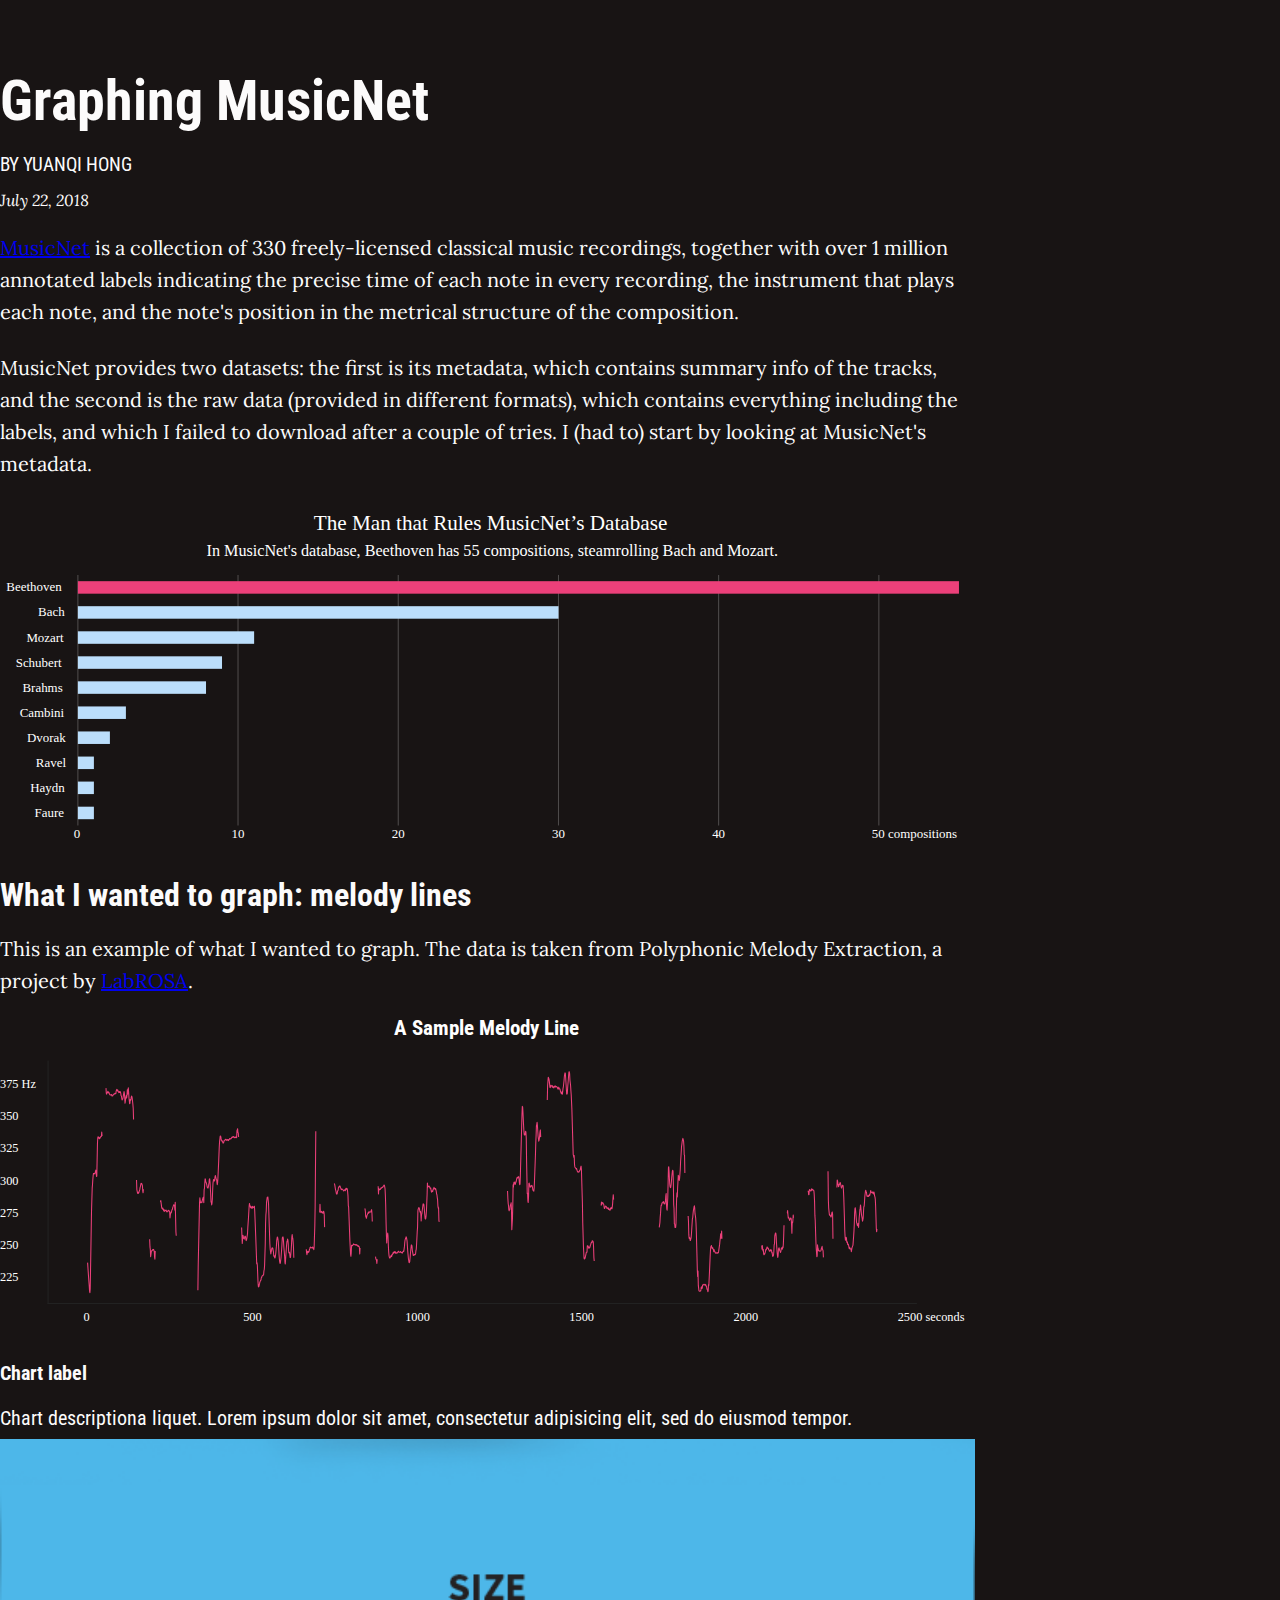
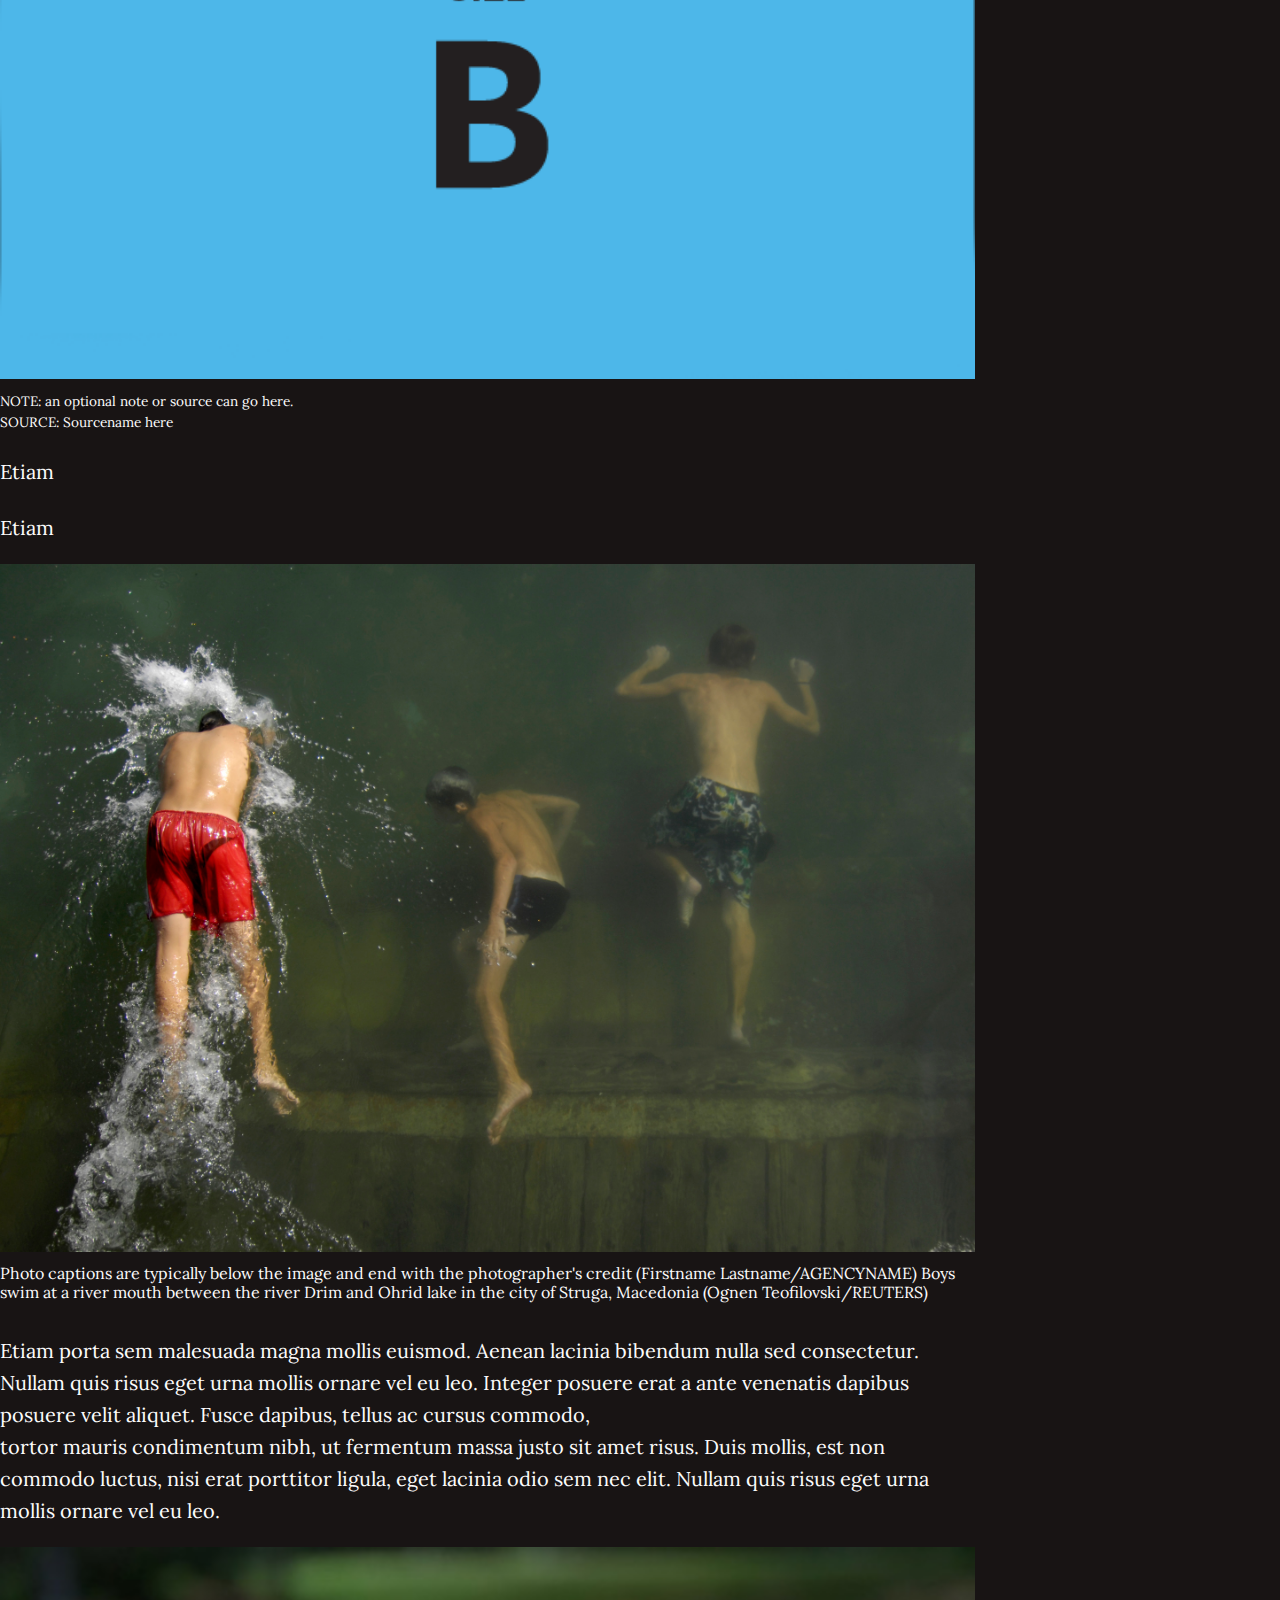
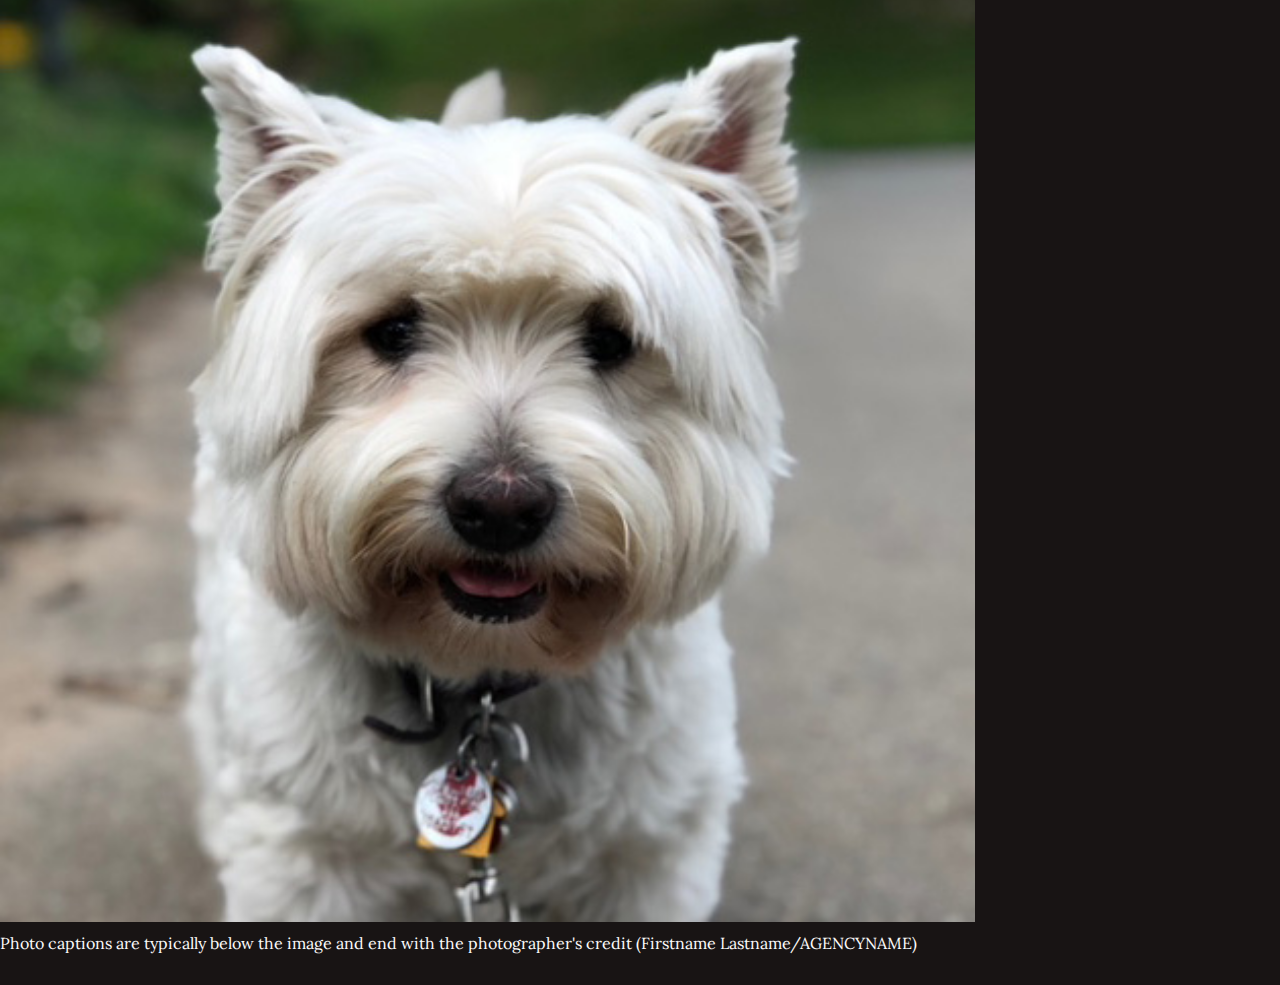
==== commit 13e71d0a: "edits" ====
--- a/data-studio-projects/01-MusicNet/index.html
+++ b/data-studio-projects/01-MusicNet/index.html
@@ -99,13 +99,13 @@
             <div class="col-lg-10 ">
                 <p class="subhead super-font">What I wanted to graph: melody lines</p>
                 <p class="body-text sub-font">
-                This is an example of what I wanted to graph. The data is taken from Polyphonic Melody Extraction, a project by <a href="https://labrosa.ee.columbia.edu/">LabROSA</a>
+                This is an example of what I wanted to graph. The data is taken from Polyphonic Melody Extraction, a project by <a href="https://labrosa.ee.columbia.edu/">LabROSA</a>.
                 </p>
             </div>
         </div>
 
 <!-- start of svg -->
-<svg id="Layer_1" data-name="Layer 1" xmlns="http://www.w3.org/2000/svg" viewBox="0 0 920 266.56"><defs><style>.cls-1{font-size:9.44px;fill:#fff;font-family:Roboto-Regular, Roboto;}.cls-2,.cls-3,.cls-4{fill:none;}.cls-2{stroke:#ec407a;stroke-linejoin:round;}.cls-4{stroke:#222;stroke-linecap:square;stroke-miterlimit:10;}</style></defs><title>test</title><text class="cls-1" transform="translate(69.08 258.32)">0</text><text class="cls-1" transform="translate(224.45 258.32)">500</text><text class="cls-1" transform="translate(381.95 258.32)">1000</text><text class="cls-1" transform="translate(541.6 258.32)">1500</text><text class="cls-1" transform="translate(701.25 258.32)">2000</text><text class="cls-1" transform="translate(860.9 258.32)">2500 seconds</text><text class="cls-1" transform="translate(0 220)">225</text><text class="cls-1" transform="translate(0 188.6)">250</text><text class="cls-1" transform="translate(0 157.2)">275</text><text class="cls-1" transform="translate(0 125.79)">300</text><text class="cls-1" transform="translate(0 94.39)">325</text><text class="cls-1" transform="translate(0 62.98)">350</text><text class="cls-1" transform="translate(0 31.57)">375 Hz</text><path class="cls-2" d="M801.78,128.51l.32-7.21.31.85.32,2.4.64,3.32.32-.47.32-1.88.32.12.32-1.17.32-.81.32,1,.64,3.22.32,1.17.63-1.7.32-1,.32.18.32.45.32,4.5.32,6.88.64,20.35.32,11.86.32,5.9.32,3.49.32-.67.32-2.25.32.42.31,4,.32.68.32-.66.32,2.67h.32l.32-.43.32,1.62.32,2.08.32.73.32-1.37.64,1.67h.32l.32-.27.31,2.72.64-3.65,1-2.65.64-8.58.32-5,.32-6.7.32-10.83.32-4.19.32-1.07.32,2.44.95,12.22.32.52.32,1.74.32.58.32-1,.32-1.2.32,3.79.32-4.12.32-5.49.32-3.14.32-4,.32-2,.32-3.17.31,2.53.64,7.3.64,3.19.32,2.83.32-1.15.32-1.86L828,147l.32,0,.32-3.86.32-5.51.63-5.44.32-1,.32,1.75.32,0,.32,2.73.32,1.6.32-.18.32-.39.64.59.32-1.09.32.43.32-1.28.32.84.63-2.69.32-2.1.32,1.22.32.49,1,.82.32-1.17.32.15.32.4.32,1.51.32-1.88.32,1.59.32,2.39.31.61.32,2.47.32,6.49.64,21.38.32,3.69.32-2.79m-47.58-56.17.32,27.76.32,8.15.64,6,.32,1,.32-.32.32.44.64,1.52.32-.76.64-3.75.32-.4.32,2.86.31,23.2m-24.58-46.28H774l.32,3.55h.32l.32-4.39.31-.69.32.13.32.88.32.39.32-.31.32.09.32-1.93.32,1,.32-.47.32.12.32.81h.32l.32-.17.32.77.31,3.73.32,6.52.32,13.57.32,4.8.64,19.79.32,7.42.64,8.17.32-.71.32-11,.32,3,.32.72.32,2.23.31-.6.32.57.64.37.64-.13.32-.1.32-.92.32-1.79.32-.49.32-1.31.32,2.95.32.41.32,1.1.31,6.34M753.24,153.3h.32l.32-2.14.32,4.24.32,3,.32-.75.32.8.64,2.21.32-.89.64-1.41.31.22.32.66.32,6,.32,8,.32-11.1.32.91.32-2.22.32-5.49.32,2.72m-31,26.86.32,3.78.32-3.53.31,3.12.32,2.16.32-1.41.32,4.08.32.94.32-1,.32.38.64-2,.32-1.73.32-1.06.32.64.64-2.52.32-.22.31.95.32.41.32-.39.32,1.37.32.24.32,1.12.32.43.32-.54.32.18.32-.85.32-.54.32,1.23.32-.1.32,2.14.31-.42.32,3.29.32.58.32-.54.32-.85.32-3.08.32-6.92.32-.73.32-7.94.64-2.69h.32l.32,2.77.32,6.59.63,9.64.32,2.79.32,1.92.32-1.75.32-5.41.32-1.75.32-.26.64,2.71.32.29.32,1.36.32-.48.32-1.71.31-2.35.64,1.27.32.08.32-2.38.32,1,.32-3.78.32-7.29.32-10.85m-93.24-8.83.32,5,.32,13.11.32,3.48.32.23.32-1,.32,2.82.32.13.64-2.51.32-3.47,1-15.06.31-1.27.32-3.88.32-2.77.64-3.56.32-1.12.32,2,.32,5.84.32,1.74.32,2.35.32,5.32.32,8.15.64,24.23.31,13.48.32,5.53.32-5.32.32,14,.64,5.3.64.25.32.11.32-.42.32.2.32-1.31.32-2.54.32-.27.32,1.76.31-.56.32-2.8.32-.26.32-.52.64.67h.32l.32-.19.32-.46.32.15.32.84.32-.5.32,1.42H675l.31,2.14.32,1,.32.06.32,2,.32-.67.32-6.4.32.94.64-13.16.64-15.09.32-6.07.32-3,.32-.79.31-.58.64,2.83.32-.84.32.19.32,1.38.32.26.32,2.15.32-2.12.32,1.63.32-.14.32,1.26.32.68.32-.32.31.43.32-.49.32.07.32.44.32,0,.32-.59.32.16.32.06.32-1.62,1-6.83.32-3.43.32-2.29.32-4.26.31,4.33.32-2.33.32-4.68.32,7.37m-61-11,.64-4.53.31-5.72.32-3.39.32-5.53.32-2.66.32.31.32-1.68.32-.82.32.13h.32l.32-1.21.32.18.64,1.93.32,0,.31.19.32-1.4.32-1.93.32-4.65.32-2.16.32,10.83.32,4.22.32,1.09.32-5.45.32-6.86.64-28.83.32-1,.32,4.53.31,7.27.32,5,.32,2.54.32,1,.32-.26.32-2.1.32-3.15.32-4.56.64-5.88.32-1.07.32.94.32,11.17.32,21.18.31,3.77.32,15H644l.32,3.54H645l.32-3.54.32-14.15.32-10.61.32-5.33.32,4.16.32-9.08.64-12,.32.87.31,1.65.32,2.4.32-1.84.64-8.73.32-7.68.32-4.45.64-10.46.32-2.14.32-2.89L652,81l.63,2.19.32,4.68.32,8.88.32.59.32,17.19m-81.42,31.73.32-3.54.32,2.36.32-1.39.32-.37.32.52.32-.22.32.93.32.53.31,2.49.32,1.52.32-.47.32-.69.32-1.22.32.13.32,0,.32.47.64,1.68.32-.41.32.26.32-.55.32,1.73.31-1.1.32.56.32.28.32.8.32.12.32-.66.32-1.51.32.81.32-1.21.32.76.32.4.32-2,.32-3,.32-5.12.32-3.54.31,4.82M520.16,43.61l.32-14.16.63-8,.64,1.66.32,1.88.64,6.22.32.47.32-.94.32-1.45.32.52.32.06.32.2.32,1,.32-1.38.31,1.73.32-.84.32.87.32.36.32-.47.32-1,.32.15.32-.59.32,1.16.32-.1.32-.45,1.27,1.07.32,1.24.32.43L531,32l.32-.76.32,1.3L532,33l.32-.16.32.81.32,1.35.64,2,.32.6.32.26.31-2,.32,2.31.64-5.57.32-1.6.64-5.81.32-4.25.32-2.05.32-1.38.32.49.32,4.21L539,38l.31.09.32-.91.32-5,.64-8.07.32-4.66.32-3,.32-.19.32,1.77.32,6.34.64,5.58.32,5.05.32,3.36.63,14,1.28,44.23.32,1.1.32,1.69.32-1.92.32,8.81.32,2.34.64,1,.32.17.31.75.32-.4.64,2,.32,1,.32.35.32-.22.64.34.32-.26.64-1.69.32,0,.63-3,.32-.88.32,3.58,1,32.17.32,19,.64,22.49.64,12.1.32,1,.32-1.11.32.51,1-4.4.32-1.58.64-.1.32-6.28h.32l.32.34.32.46.32,1.57.32-.26.32-.52.32.54.32-.85L562,185l.32-.78.64-2.11.32-.4.32.32.32-1.73.32.17.64.82.32,4.85.32,10.45.32,3.57M481.52,132l.32,7.31.32,4.87.32,2.25.32,4,.32.83.32-1.74.32.47.32-3.11.32-1.36.31-.89.32-1.22.32,5.92.32,20.22.64-10.74.32-12.84.32-20.08.32,2.51.32-4.27.32-.75.32,0,.32,2.1.32-.15.31.15.32-2.47.32.44.64-3.43.32-1,.32.48.32-1,.32.56.32-.81.32-.27.32,2,.32,4,.32,1.94.31-.73.32-7.64,1.6-60.11.32-7.69.32.62.32,5.11.64,13.61.32,5.43.32,3,.32-.83.31.83.64-3.64.32.88.32,5.51.32,22.31.64,31.75.32-.33.32,7.85.32,1.32.32-5.82.32-12.85.32-.22.63,2.91.32,1.18.32-1,.32-.33.32.12.32-.64.32,1.23.32-.89.64,3.76.32.91.32.4.32.25.31-2.69.32-6,1-26.54L509,85.54,509.3,78l.32-9.33.32-1.23.32-2.33.32,3,.64,10.4.63,5,.32-.75.32-1.85.32-4,.32-2.7.32-1.62.32,7m-158,47.77L356,135l.32-5.38.32,1.5.32-.56.32-.25.31.15.32-.11.64-1.52.32.48.64-.86.32,0,.32-.07.32-.94h.32l.64-1.24.32.37.31,1.45.32,1.85.32,6.72.32,9.49.32,15.54.32,11.85.32,9,.32-6.7.32-.49L365,173l.32,2.6.32,9.13.32,6.43.32,3.5.31,1.69.32.83.32.06,1.28-2.81.32,1.45.32-1.4.32-.77.32.09.32-1.65.32.81.32-1.31.32-.31.31,0,.32.76.32-1.26.32,1.77.32-1.1.32.74.32-.13.32.47.32-.43.32.25.32-.78.32.08.32-1.12.32.14.63.95,1-.14.32-.56.32.5.32.3.32-.06.64.7.32-.05.32-1.18.32-.32.31-.53.32.48.64-4.65.32-4.15.32-2.47.32-.91.32-.56.32-1.47.32.63.64,3.31.64,9.73.63,7.23.64,4.16.32.1.32-.72,1-10.64.64-5.88.32.24.32.77.32,4.26.63,3.43.32,1.66.64-.29.32-.86.32.44.32,0,.32-.42.32-.63.32-3.17.32-1.09.32-4.7.64-12.53.31-4.31.32-15.74.32-2.06.32-.17.32-1.23.32.68.32,1,.32,2.11.32,1,.32-.85.32,2.95.32,6.28.32-6.33.32-.4.95-7.85.32-2.11.32.61.32-.21.32,3,.64,7.42.32,3.2.32.88.32-.57.32-2.82.32-4.56.63-15.58.32-11.55.32,4.17.32-.64.32-.25.32-.13.32-.28.32.72.32.25.32,1.17.32.39.32-.62.63,3.68.32.44.32-1.39.32.79.32-.05.32-1.71.32-1.07.32.37.32-1.7.32,1,.32-.18.32.43.32.83.32-1,.63,2.67.32,2.57.32.73.32,2.8.32,2.07.32,6.27.32,2,.32-.45.32,12.23.32,1.47m-61.95,33.81.32,2.42h.32l.32,1.61.32,2.52.32-4m-12.13-49.4.32.74.32,2.55.32,4.58.31.53.32,1.21.32-1.3.32-1.73.32-.45.32-1.06.32-.29.32-1.29.32,1.09.32-.54.32-.79.32.3.32-.16.32.12.32,0,.31-.38.32-1.33.32-.59.32,3.73.32,7.79m-37-36.27.32-.4.32,1.51.64,4.1.32,1.07.64,3.32.32-.73.32.51.32-2.18.32-1,.31-.44.32-2.59.64-1.06.32.44.32-1,.32.28.32,1.58.32.29.32,1,.32.49.32-.54.64.18.31.19,1,1.54.32-.52.32-.23.32-.5.32.31.32.6.32-1.52.32-.86.32,0,.32,1.15.32-.8.31.8.32,2.39.32,3.9.32,9.53.32,1.54,1.28,33.41.64,12.6.32,1.86.32-3.37.32-7.43h.32l.31.4.32.09,1-1.76.32.33.32.15.32.31.32,0,.64-.12.32.44.32.28.32-.65.31-.08.32.48.32.22.32.51.32.65.32-.77.32.63.32-.07.32,1.28.32,6.08.32-5.74m-39.28-34.41.32-8,.32,7.21.32,0,.32.86.32-.76.32-.47.32.88.32-.35.32.93.32.33.64-1.93.31.83.32,2.74.32,11.83m-17.88,21.46.32,3.54.32,1.72.32-2,.32-1.28.32,1.28.32-1.1.32.65.32-.36.64-2.62.32-.71.31-1.16.32-.12.32.55.32-.11.32.19.32.05.32.3.32-.77.32-.26.32,1.45.32-.15.32,1.36.32-2.8.63-20.38.32-18.24L295.05,74m-72.16,93.58.64,15.4.32-4.86.32-3,.32,1,.32,1.94h.32l.32.75.63-2.76.32-.12.32.59.32,2.54.32,1.21.32-.73.32-1.45.64-4.57.32-6.19.64-9.52.64-11.23.31-2.47.32,2.36.32-.2.32,1.74.32-.81.32,1.62.32-1.3.32,1,.32-.65.32-1,.32,1.74.32-.92.32.21.63-.86.32-.22.32,4.65,1,24.61,1,26.67.32-1.08.32,2.74.64,16.29.32,4,.31.45.32-.63.32-1.67.32-1.22.32-1.54.32-.41.32-1.08h.32l.32-2.26.32-.16.32-1.4.32-.22.32-.49.32.27.32-.93h.31l.32-3.75.32-1.36.32-4.06.64-20.72.32-20.28.32-8.18.32-3.55.32-8.72.64-4.77.32.4.32-.59.63,6.25,1.28,38.73.32,5.45.64,4.84.32-1.88.32-1,.32-2.45.32-.4.32-.08.31.24.32,2.16.32,1.43.32,4.22.32-.67.64,2.42.32-.23.32-1.72.32-2.59.64-6.93.32-5.64.32-2.06.31-1.24.32.79.32,2.21.32,2.79.64,11.13.32,4.39.32,2.94.32,1.46.32-.51.64-4.93.64-8.55.63-10.66.32-.74.32-.37.32,1.45.64,9.85.64,7.43.32,6.31.32,1.36,1.28-18.72.31-3.19.32-.51.32-1.81.32,1.22.32,3.16.32,6.52.32,2.45.64-.55.32,3.12.32,2,.32-.33.64-7,.31-5.36.32-7.41.32-2.37.32,2.52.32,1.33.32,3.45.32,5,.32,10.34m-93.23,31.48.31-24.61L182,143.52l.32-4.9.32,2.81.32,2.07.32-.57h.32l.32-.19.32.58.64-3,.31-.69.32-1.42.32,1.49.32,3.69.32-12.67.32-1.13.32-5.44.32-4,.32.41.32,2.65.32.41.32.91.32,1.18.32,1.83.31,1.18.32.42.32,0,.32-1.54.64-4,.32-3.26.32-.18.32,3.26.64,12,.32,7.23.32-.13.32,3.13.31-1.77.32-3.62.32-9.22.32-6.62.32-2.28.32-1.31.32.89.32.58.32-.21.32-3.6.32-1.52.32,1,.64,2.89.31,0,.32,2.94.32,2.19.32-1.72.32-4.73.64-13.93.64-15.76L201.5,84l.64-5.36.32.24.32.78.32,3.16.31-.32.32,1,.32.24.32-.28.32,1.8.32.25.32-.65.32-.35.32-1.42.32-.43.64-.14.32-.54.32-.19.31.27.32.64.64-.4.32.32.32-.47.32-.08.32,1,.32-.63.32-.4.32-.22.32-.77.32-.06.32.5.31-.29h.32l.64-1.27.32-.29.32.44.32-.41.32-.67.32.49.32-.3.32.84.32-.3.32.59.32-.55.31.22.32-.31.32.45.32-.94.32,1,.32-6.86.32-.59.32-1.27.32,3.86.32.21.32,4m-76.31,63,.32-.3.31-1L145,146l.32,2.82.32,0,.32.8.32-1.12.64,1.84.32,1.1.32-1.34.32,1.72.64-.88.31.29.32-.54.32-.15.32.66.32,1,.32.19.64-.93.32.15.32-.84.32.54.32-.14.32.72.32-.18.31,6.46.32-2.9.32-1.47.32-.93.32.21.64-2.73.32-.16.64-2.65.32-.74.32-1.27.32.39.32-.21.32.67.31,4.34.32-7.66.64,28.77.32,3.77m-25.86,3.26.32,7.53.32,2.4.32,7.23.63-4.75.32-1.18.32.11.32-.28.32-.86.32.15.32-.28.32-.1.32,1.52.32.14.32,5.94.32,1.83.32-8m-18.2-69,.32,9.54.63,3.21.32.44.32-1.16.32.93.32-.59,1-3.16.32-1.93.32-1,.32-1.77.32-1.31.32.68.32-.34.63,2,.32,5.1.32,1.82.32-3.6M91,32l.32,5,.32.87L92,37l.32-.45.32-.95.32-.39.32.92.32.54.32-.54.63,2,.64.57.32-.1.32.11.32-.38.32-.1.32,1.32.32.08.32-.08.32-.2.32-.93.32-.43.32,0,.31-.23.64-.61.32.45.32-.38.32.09.32-2.42.32-1,.32-.65.32,1.16.64-.6.32,1.53.32,0,.31,1,.32-.66.32-.3.32.94.32-1.06.64,1.65.32,2.35.32.36.32,2.38.32,1.52.32-.85.32,0,.32-1.44,1-5.89.32,1.5.32,4.23.32,5.45.32-1.81.32-2.6.32-1.84.32-1.26.32,2.48.32-2.93.32-5.08.32,4.43.63-6.26.32,4.28.32,5.46.64,5.81.32-.56.32-3.7.32,1,.32-.9.32-2.26.32-1.08.32.54.32,1.74.63,6,.32,4.06.32,10.44M73.14,201.54l1,14.25.64,8.36.32,5.12.32,1.42L75.7,227l.63-37.9L77,152.29l.64-23.06.32-3.8.32-4.83.32-3.68.32-1.94.32.27.32-.21.64.38,1-3.7.32.86.32,5.34.32-.33.64-31.52L83,80.32l.32-1.07.32.38.32.1.32,1.44h.32l.32-1,.31.4.32-1,.32-.19.32-.4h.32l.32-4.33.32,4"/><rect class="cls-3" x="34.76" y="5.57" width="844.35" height="235.84"/><line class="cls-4" x1="34.76" y1="241.4" x2="34.76" y2="5.57"/><line class="cls-4" x1="34.76" y1="241.4" x2="879.11" y2="241.4"/></svg>
+<svg id="Layer_1" data-name="Layer 1" xmlns="http://www.w3.org/2000/svg" viewBox="0 0 920 289.89"><defs><style>.cls-1{font-size:11.64px;font-family:Roboto-Regular, Roboto;}.cls-1,.cls-5{fill:#fff;}.cls-2,.cls-3,.cls-4{fill:none;}.cls-2{stroke:#ec407a;stroke-linejoin:round;}.cls-4{stroke:#222;stroke-linecap:square;stroke-miterlimit:10;}.cls-5{isolation:isolate;font-size:19.41px;font-family:RobotoCondensed-Bold, Roboto Condensed;font-weight:700;}</style></defs><title>test</title><text class="cls-1" transform="translate(78.68 286.74)">0</text><text class="cls-1" transform="translate(229.45 286.74)">500</text><text class="cls-1" transform="translate(382.29 286.74)">1000</text><text class="cls-1" transform="translate(537.21 286.74)">1500</text><text class="cls-1" transform="translate(692.13 286.74)">2000</text><text class="cls-1" transform="translate(847.05 286.74)">2500 seconds</text><text class="cls-1" transform="translate(0 249.56)">225</text><text class="cls-1" transform="translate(0 219.08)">250</text><text class="cls-1" transform="translate(0 188.6)">275</text><text class="cls-1" transform="translate(0 158.13)">300</text><text class="cls-1" transform="translate(0 127.65)">325</text><text class="cls-1" transform="translate(0 97.18)">350</text><text class="cls-1" transform="translate(0 66.7)">375 Hz</text><path class="cls-2" d="M789.69,166l.31-7,.31.83.3,2.32.62,3.22.31-.45.31-1.83.31.12.31-1.13.31-.79.31,1,.62,3.12.31,1.13.62-1.65.31-1,.31.17.31.44.31,4.37.31,6.68.62,19.74.31,11.51.31,5.73.31,3.39.31-.66.31-2.18.31.41.31,3.93.31.66.31-.64.31,2.59h.31l.31-.42.31,1.57.31,2,.31.7.31-1.32.62,1.62.31,0,.31-.26.31,2.64.62-3.55.93-2.57.62-8.32.31-4.89.31-6.5.31-10.51.31-4.07.31-1,.31,2.36.93,11.86.31.5.31,1.7.31.56.31-.93.31-1.17.31,3.68.3-4,.31-5.32.31-3.05.31-3.87.31-1.9.31-3.07.31,2.45.62,7.08.62,3.1.31,2.74.31-1.11.31-1.8.62-11,.31,0,.31-3.74.31-5.35.62-5.28.31-.93.31,1.7.31,0,.31,2.66.31,1.55.31-.17.31-.38.62.57.31-1.06.31.41.31-1.24.31.82.62-2.61.31-2,.31,1.19.31.47.93.79.31-1.13.31.15.31.39.31,1.46.31-1.83.31,1.55.31,2.32.31.59.31,2.39.31,6.3.62,20.75.31,3.59.31-2.71m-46.17-54.51.31,26.94.31,7.91.62,5.81.31,1,.31-.32.31.43.62,1.48.31-.74.62-3.64.31-.39.31,2.78.31,22.51m-23.86-44.9h.62l.31,3.43h.31l.31-4.25.31-.67.31.12.31.85.31.38.31-.29.31.08.31-1.87.31.94.31-.47.31.12.31.78h.31l.31-.15.31.74.31,3.62.31,6.33.31,13.16.31,4.66.62,19.21.31,7.19.61,7.94.31-.7.31-10.63.31,2.9.31.7.31,2.17.31-.59.31.55.62.37.62-.14.31-.09.31-.89.31-1.73.31-.48.31-1.28.31,2.87.31.4.31,1.06.31,6.15M742.59,190h.31l.31-2.09.31,4.12.31,2.9.31-.73.31.78.62,2.15.31-.87.62-1.36.31.2.31.65.31,5.8.31,7.78.31-10.76.31.87.31-2.15.31-5.33.31,2.64m-30.06,26.07.31,3.67.31-3.43.31,3,.31,2.1.31-1.36.31,4,.31.91.31-1,.31.36.62-1.93.31-1.69.31-1,.31.62.62-2.45.31-.21.31.92.31.4.31-.38.31,1.33.31.23.31,1.09.31.41.31-.52.31.18.31-.83.31-.52.31,1.19.31-.09.31,2.07.31-.4.31,3.19.31.56.31-.52.31-.83.31-3,.3-6.72.31-.7.31-7.71.62-2.61.31,0,.31,2.68.31,6.4.62,9.35.31,2.7.31,1.87.31-1.7.31-5.25.31-1.69.31-.26.62,2.63.31.28.31,1.32.31-.46.31-1.66.31-2.28.62,1.23.31.07.31-2.3.31.94.31-3.67.31-7.07.31-10.53m-90.47-8.57.31,4.84.31,12.71.31,3.38.31.23.3-1,.31,2.73.31.13.62-2.44.31-3.36.93-14.62.31-1.23.31-3.76.31-2.7.62-3.45.31-1.08.31,1.92.31,5.67.31,1.7.31,2.27.31,5.16.31,7.91.62,23.52.31,13.08.31,5.36.31-5.16.31,13.63.62,5.15.62.24.31.11.31-.41.31.19.31-1.27.31-2.46.31-.27.31,1.71.31-.54.31-2.72.31-.25.31-.5.62.65h.31l.31-.19.31-.45.31.15.31.81.31-.48.31,1.37h.31l.31,2.09.31,1,.31.06.31,2,.31-.66.31-6.21.31.92.62-12.78.62-14.64.31-5.88.31-3,.3-.76.31-.57.62,2.75.31-.82.31.18.31,1.34.31.26.31,2.08.31-2.06.31,1.59.31-.13.31,1.21.31.66.31-.3.31.41.31-.47.31.07.31.43h.31l.31-.57.31.15.31.07.31-1.58.93-6.63.31-3.33.31-2.22.31-4.13.31,4.2.31-2.26.31-4.55.31,7.16m-59.18-10.65.62-4.41.31-5.54.31-3.29.31-5.37.31-2.58.31.3.31-1.63.31-.79.31.12h.31l.31-1.17.31.17.62,1.88.31,0,.31.19.31-1.36.31-1.87.31-4.51.31-2.1.31,10.51.31,4.09.31,1.06.31-5.29.31-6.65.62-28,.3-1,.31,4.4.31,7,.31,4.84.31,2.47.31,1,.31-.26.31-2,.31-3.06.31-4.43.62-5.7.31-1,.31.92.31,10.83.31,20.56.31,3.65.31,14.56h.31l.31,3.44h.62l.31-3.44.31-13.73.31-10.3.31-5.17.31,4,.31-8.82.62-11.65.31.84.31,1.61.31,2.33.31-1.79.62-8.48.31-7.44.31-4.32.62-10.15.31-2.08.31-2.8.62-2.58L645,122l.31,4.54.31,8.62.31.58.31,16.67m-79,30.79.31-3.43.31,2.29.31-1.36.31-.35.31.5.31-.21.31.91.31.51.31,2.41.31,1.48.31-.45.3-.68.31-1.18.31.12.31,0,.31.45.62,1.63.31-.4.31.26.31-.54.31,1.68.31-1.07.31.55.31.27.31.78.31.11.31-.64.31-1.46.31.78.31-1.17.31.73.31.39.31-1.92.31-2.91.31-5,.31-3.44.31,4.68m-62.59-94,.31-13.74.62-7.81.62,1.61.31,1.83.62,6,.31.45.31-.91.31-1.4.31.5.31.06.31.19.31,1,.31-1.34.31,1.69.31-.82.31.84.31.35.31-.46.31-1,.31.14.31-.57.31,1.12.31-.1.31-.43,1.24,1,.31,1.21.31.41.31-1.2.31-.75.31,1.27.31.42.31-.16.31.79.31,1.3.62,1.91.31.58.31.26.31-2,.31,2.24.61-5.41.31-1.55.62-5.65.31-4.12.31-2,.31-1.34.31.47.31,4.09.93,15.44.31.09.31-.89.31-4.89.62-7.83.31-4.52.31-2.88.31-.18.31,1.72.31,6.15.62,5.42.31,4.9L539,78.5l.62,13.62L540.88,135l.31,1.07.31,1.64.31-1.87.31,8.56.31,2.27.62,1,.31.16.31.73.31-.39.62,2,.31,1,.31.34.31-.22.62.33.31-.24.62-1.65.31,0,.62-2.95.31-.86.31,3.48.93,31.22.31,18.38.62,21.83.61,11.74.31,1,.31-1.08.31.5.93-4.27.31-1.54.62-.09.31-6.1h.31l.31.33.31.45.31,1.52.31-.25.31-.5.31.52.31-.83.31-1.39.31-.75.62-2.05.31-.39.31.32.31-1.69.31.17.62.8.31,4.7L560.4,232l.31,3.47m-81.8-66.16.31,7.09.31,4.73.31,2.19.31,3.92.31.81.31-1.7.31.47.31-3,.31-1.31.31-.87.31-1.18.31,5.74.31,19.63.62-10.43.31-12.46.31-19.49.31,2.44.31-4.14.31-.74.31,0,.31,2,.31-.15.31.15.31-2.4.31.42.62-3.33.31-.92.31.46.31-.95.31.55.31-.79.31-.26.31,1.95.31,3.84.31,1.88.31-.71.31-7.41,1.54-58.33.31-7.46.31.6.31,5,.62,13.2.31,5.28.31,2.92.31-.8.31.8.62-3.53.31.85.31,5.35.31,21.65.62,30.81.31-.32.31,7.62.31,1.28.31-5.65.31-12.47.31-.21.62,2.82.31,1.15.31-1,.31-.32.31.11.31-.62.31,1.19.31-.86.62,3.66.31.87.31.39.31.25L504,167l.31-5.85.93-25.76.31-11.17.31-7.29.31-9,.31-1.2.31-2.25.31,2.87.62,10.1.62,4.85.31-.73.31-1.79.31-3.86.31-2.62.31-1.57.31,6.79M356.83,164.86l.31,7.43.31-5.22.31,1.46.31-.54.31-.24.31.14.31-.11.62-1.47.31.46.62-.83h.31l.31-.06.31-.91h.31l.62-1.21.31.37.31,1.4.31,1.79.31,6.52.31,9.22.31,15.08.31,11.49.31,8.76.31-6.5.31-.48.31-2.31.31,2.52.31,8.86.31,6.24.31,3.4.31,1.64.31.8.31.06,1.24-2.73.31,1.42.31-1.37.31-.74.31.08.31-1.59.31.78.31-1.27.3-.31.31,0,.31.73.31-1.22.31,1.72.31-1.07.31.72.31-.12.31.45.31-.42.31.25.31-.76.31.07.31-1.08.31.13.62.93.93-.13.31-.55.31.48.31.3.31-.06.62.68.31-.05.31-1.15.31-.31.31-.51.31.46.62-4.51.31-4,.31-2.41.31-.87.31-.55.31-1.43.31.61.62,3.22.62,9.43.62,7,.62,4,.31.1.31-.7.93-10.32.62-5.71.31.24.31.74.31,4.13.62,3.33.31,1.61.62-.28.31-.83.31.43.3,0,.31-.42.31-.6.31-3.08.31-1.06.31-4.56.62-12.16.31-4.18.31-15.28.31-2,.31-.16.31-1.19.31.66.31,1,.31,2,.31.94.31-.83.31,2.86.31,6.1.31-6.15.31-.39.93-7.61.31-2.05.31.6.31-.21.31,2.9.62,7.2.31,3.11.31.86.31-.57.31-2.73.31-4.42.62-15.12.31-11.21.31,4.05.31-.63.31-.24.31-.12.31-.27.31.69.31.25.31,1.13.31.38.31-.6.62,3.57.31.43.31-1.35.31.77.31,0,.31-1.66.31-1,.31.36.31-1.65.31,1,.31-.17.31.42.31.8.31-.94.61,2.6.31,2.49.31.7.31,2.72.31,2,.31,6.09.31,1.95.31-.44.31,11.87.31,1.43m-60.11,32.8.31,2.35H355l.31,1.56.31,2.45.31-3.9m-11.77-47.94.31.72.31,2.47.31,4.45.31.52.31,1.17.31-1.26.31-1.68.31-.44.31-1,.31-.29.31-1.25.31,1.06.31-.52.31-.77.31.29.31-.16.31.12.31,0,.31-.37.31-1.29.31-.58.31,3.63.31,7.55m-35.95-35.19.31-.39.31,1.46.62,4,.31,1,.62,3.21.31-.7.31.5.31-2.12.31-.94.31-.43.31-2.51.62-1,.31.43.31-1,.31.26.31,1.54.31.28.31,1,.31.48.31-.52.62.17.31.18.93,1.5.31-.51.31-.22.31-.49.31.3.31.59.31-1.48.31-.84.31,0,.31,1.11.31-.77.31.77.31,2.33.31,3.77.31,9.26.31,1.48L330.19,217l.62,12.23.31,1.8.31-3.27.3-7.21H332l.31.39.31.09.93-1.71.31.32.31.14.31.31.31,0,.62-.11.31.43.31.27.31-.64.31-.07.31.46.31.22.31.49.31.63.31-.74.31.61.31-.07.31,1.24.31,5.9.31-5.57m-38.11-33.39.31-7.75.31,7,.31,0,.31.84.31-.74.31-.46.31.86.31-.34.31.9.31.32.62-1.87.31.81.31,2.65.31,11.49M289,224.36l.31,3.43.31,1.67.31-1.9.31-1.24.31,1.24.31-1.07.31.63.31-.35.61-2.54.31-.69.31-1.12.31-.12.31.53.31-.11.31.19.31,0,.31.3.31-.75.31-.25.31,1.41.31-.14.31,1.31.31-2.72.62-19.77.31-17.7.62-71.57m-70,90.81.62,14.94.31-4.72.31-2.92.31,1,.31,1.88h.31l.31.73.62-2.68.31-.11.31.57L232,215l.31,1.17.31-.71.31-1.4.62-4.43.31-6,.62-9.24.62-10.9.31-2.39.31,2.29.31-.2.31,1.69.31-.78.31,1.57.31-1.27.31,1,.31-.63.31-.93.31,1.69.31-.89.31.2.62-.84.31-.21.31,4.51.93,23.88.93,25.88.31-1,.31,2.65.62,15.81.31,3.84.31.44.31-.61.31-1.62.31-1.18.31-1.5.31-.39.31-1.05h.31l.31-2.19.31-.16.31-1.36.31-.22.31-.47.31.27.31-.9h.31l.31-3.65.31-1.32.31-3.93.62-20.12.31-19.67.31-7.94.31-3.45.31-8.46.61-4.63.31.39.31-.57.62,6.07,1.24,37.58.31,5.29.62,4.69.31-1.82.31-1,.31-2.38.31-.39.31-.07.31.23.31,2.1.31,1.39.31,4.09.31-.66.62,2.36.31-.22.31-1.67.31-2.51.62-6.73.31-5.48.31-2,.31-1.2.31.76.31,2.15.31,2.71.62,10.8.31,4.26.31,2.86.31,1.41.31-.5.62-4.78.62-8.3.62-10.34.31-.72.31-.36.31,1.41.62,9.56.62,7.2.31,6.14.31,1.31,1.24-18.16.31-3.1.31-.5.31-1.75.31,1.18.3,3.07.31,6.33.31,2.38.62-.54.31,3,.31,2,.31-.31.62-6.75.31-5.2.31-7.19.31-2.29.31,2.43.31,1.3.31,3.35.31,4.87.31,10M186.73,263l.31-23.88,1.24-58.57.31-4.75.31,2.73.31,2,.31-.56h.31l.31-.18.31.56.62-2.92.31-.67.31-1.37.3,1.45.31,3.58.31-12.3.31-1.1.31-5.27.31-3.88.31.39.31,2.57.31.4.31.88.31,1.15.31,1.78.31,1.14.31.41.31,0,.31-1.48.62-3.86.31-3.16.31-.18.31,3.16.62,11.64.31,7,.31-.12.31,3,.31-1.72.31-3.51.31-8.95.31-6.43.31-2.2.31-1.28.31.86.31.56.31-.19.31-3.5.31-1.47.31.93.62,2.81.31,0,.31,2.86.31,2.12.31-1.67.31-4.58.62-13.52.62-15.3.31-5.73.62-5.21.31.23.31.76.31,3.07.31-.31.31,1,.31.23.31-.27.31,1.75.31.24.31-.63.31-.35.31-1.37.31-.42.61-.13.31-.53.31-.18.31.26.31.62.62-.39.31.32.31-.47.31-.07.31,1,.31-.61.31-.39.31-.22.31-.74.31-.06.31.49.31-.28.31,0,.62-1.23.31-.28.31.43.31-.4.31-.65.31.48.31-.3.31.82.31-.29.31.57.31-.54.31.22.31-.3.31.44.31-.92.31,1,.31-6.65.31-.58.31-1.23.31,3.74.31.21.31,3.87M151.1,179.72l.31-.3.31-1,.61,4.5.31,2.74.31,0,.31.78.31-1.08.62,1.78.31,1.07.31-1.3.31,1.67.62-.86.31.28.31-.52.31-.15.31.65.31.94.31.18.62-.9.31.14.31-.81.31.52.31-.13.31.69.31-.17.31,6.27.31-2.82.31-1.42.31-.91.31.21.62-2.64.31-.16.62-2.58.31-.71.31-1.24.31.38.31-.2.31.65.31,4.21.31-7.44L166,208l.31,3.66m-25.1,3.15.31,7.32.31,2.33.31,7,.62-4.61.31-1.15.31.11.31-.27.31-.84.31.15.31-.27.31-.1.31,1.48.31.13.31,5.77.31,1.78.31-7.73m-17.66-67,.31,9.26.62,3.11.31.43.31-1.12.31.9.31-.57.93-3.07.3-1.87.31-.94.31-1.72.31-1.27.31.66.31-.33.62,2,.31,4.95.31,1.76.31-3.5M100,72.32l.31,4.82.31.84.31-.82.31-.44.31-.92.31-.38.31.89.31.52.31-.52.62,1.94.62.54.31-.09.31.11.31-.37.31-.1.31,1.28.31.08.31-.08.31-.19.31-.9.31-.42.31,0,.31-.22.62-.6.31.44.31-.37.31.09.31-2.35.31-.94.31-.64.31,1.14.62-.59.31,1.49.31-.05.31,1,.3-.64.31-.3.31.92.31-1,.62,1.6.31,2.28.31.35.31,2.31.31,1.47.31-.81h.31l.31-1.39.93-5.72.31,1.45.31,4.11.31,5.29.31-1.76.31-2.52.31-1.79.31-1.22.31,2.4.31-2.84.31-4.92.31,4.29.62-6.07.31,4.15.31,5.29.62,5.65.31-.55.31-3.58.31.95.31-.88.31-2.2.31-1,.31.52.31,1.69.62,5.84.31,3.94.31,10.13m-43.38,135,.93,13.82.62,8.12.31,5,.31,1.38.31-3.61.62-36.78L86.34,189,87,166.66l.31-3.69.31-4.68.31-3.58.31-1.89.31.27.31-.2.62.36.93-3.58.31.83.31,5.18.31-.32.62-30.58.3-5.59.31-1,.31.36.31.1.31,1.4h.31l.31-1,.31.39.31-1,.31-.19.31-.39h.31l.31-4.2.31,3.84" transform="translate(0 -5.19)"/><rect class="cls-3" x="45.38" y="41.47" width="819.35" height="228.85"/><line class="cls-4" x1="45.38" y1="270.32" x2="45.38" y2="41.47"/><line class="cls-4" x1="45.38" y1="270.32" x2="864.73" y2="270.32"/><text class="cls-5" transform="translate(371.7 16.6)">A Sample Melody Line</text></svg>
 <!-- end of svg -->
     
 <!-- start of one size B image -->
@@ -125,8 +125,7 @@
         <div class="row justify-content-center"><!-- headline and intro -->
             <div class="col-lg-10 ">
                 <p class="body-text sub-font">
-                Etiam porta sem malesuada magna mollis euismod. Aenean lacinia bibendum nulla sed consectetur. Nullam quis risus eget urna mollis ornare vel eu leo. Integer posuere erat a ante venenatis dapibus posuere velit aliquet. Fusce dapibus, tellus ac cursus commodo,<br>
-                tortor mauris condimentum nibh, ut fermentum massa justo sit amet risus. Duis mollis, est non commodo luctus, nisi erat porttitor ligula, eget lacinia odio sem nec elit. Nullam quis risus eget urna mollis ornare vel eu leo.
+                Etiam
                 </p>
             </div>
         </div>
@@ -134,8 +133,7 @@
         <div class="row justify-content-center"><!-- headline and intro -->
             <div class="col-lg-10 ">
                 <p class="body-text sub-font">
-                Etiam porta sem malesuada magna mollis euismod. Aenean lacinia bibendum nulla sed consectetur. Nullam quis risus eget urna mollis ornare vel eu leo. Integer posuere erat a ante venenatis dapibus posuere velit aliquet. Fusce dapibus, tellus ac cursus commodo,<br>
-                tortor mauris condimentum nibh, ut fermentum massa justo sit amet risus. Duis mollis, est non commodo luctus, nisi erat porttitor ligula, eget lacinia odio sem nec elit. Nullam quis risus eget urna mollis ornare vel eu leo.
+                Etiam
                 </p>
             </div>
         </div>
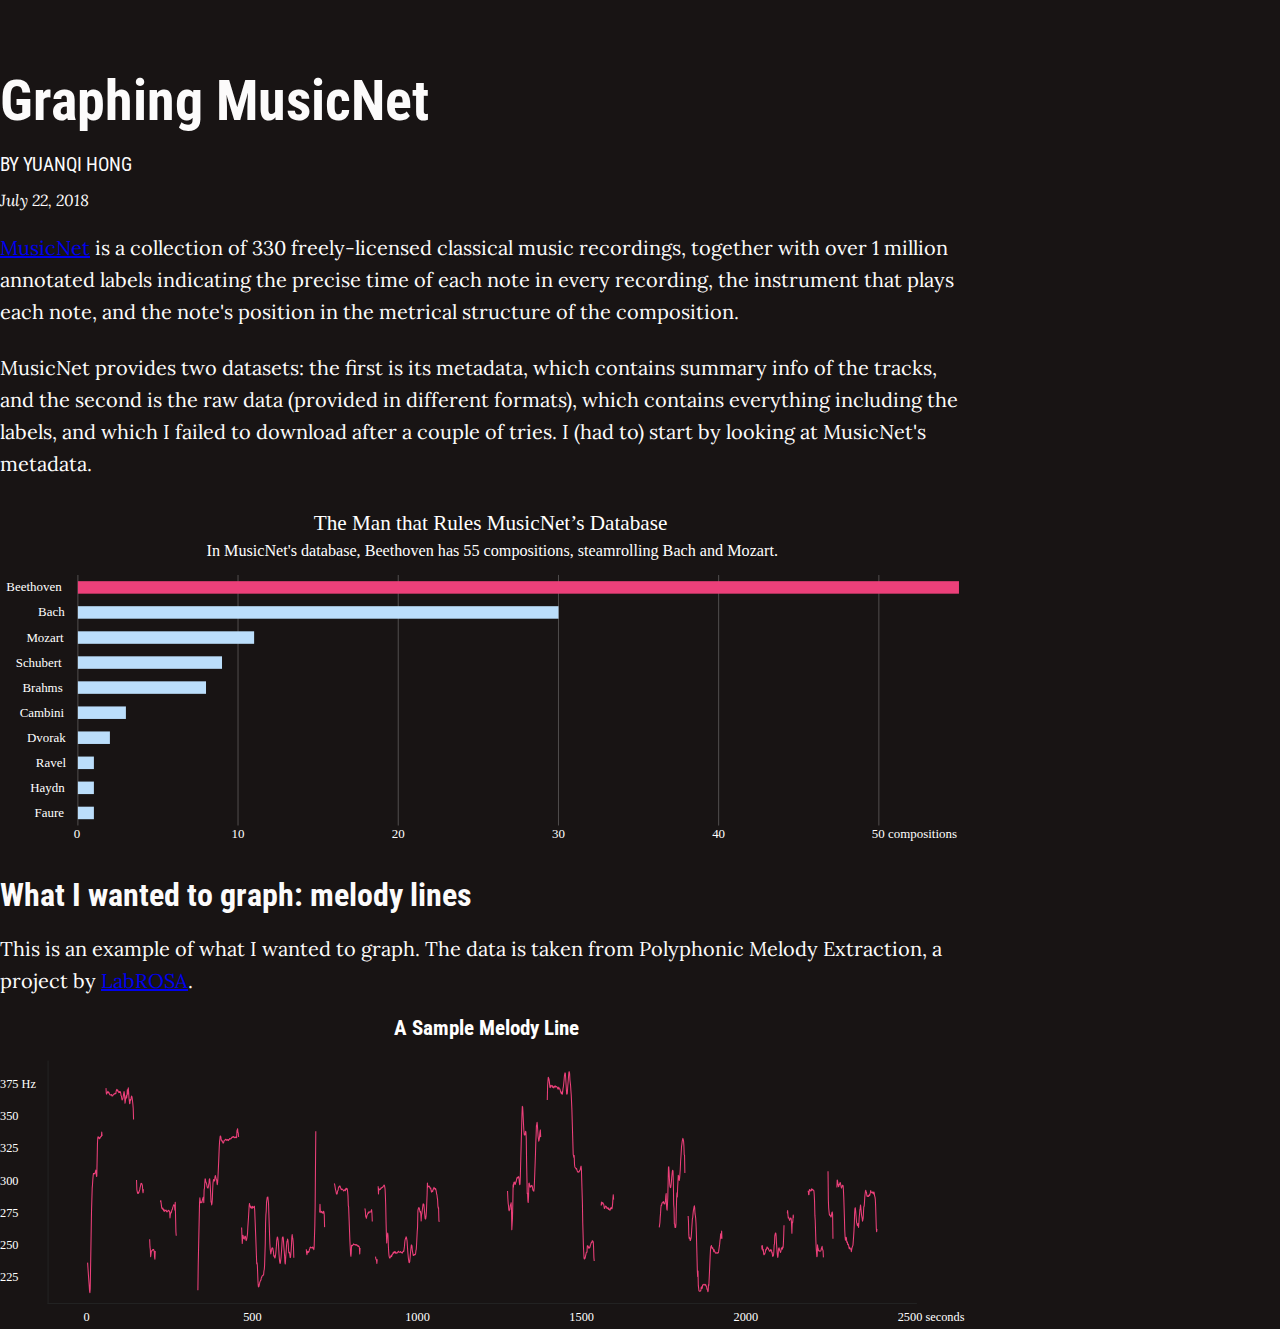
==== commit a648db5e: "project 1 updates" ====
--- a/data-studio-projects/01-MusicNet/index.html
+++ b/data-studio-projects/01-MusicNet/index.html
@@ -105,76 +105,9 @@
         </div>
 
 <!-- start of svg -->
-<svg id="Layer_1" data-name="Layer 1" xmlns="http://www.w3.org/2000/svg" viewBox="0 0 920 289.89"><defs><style>.cls-1{font-size:11.64px;font-family:Roboto-Regular, Roboto;}.cls-1,.cls-5{fill:#fff;}.cls-2,.cls-3,.cls-4{fill:none;}.cls-2{stroke:#ec407a;stroke-linejoin:round;}.cls-4{stroke:#222;stroke-linecap:square;stroke-miterlimit:10;}.cls-5{isolation:isolate;font-size:19.41px;font-family:RobotoCondensed-Bold, Roboto Condensed;font-weight:700;}</style></defs><title>test</title><text class="cls-1" transform="translate(78.68 286.74)">0</text><text class="cls-1" transform="translate(229.45 286.74)">500</text><text class="cls-1" transform="translate(382.29 286.74)">1000</text><text class="cls-1" transform="translate(537.21 286.74)">1500</text><text class="cls-1" transform="translate(692.13 286.74)">2000</text><text class="cls-1" transform="translate(847.05 286.74)">2500 seconds</text><text class="cls-1" transform="translate(0 249.56)">225</text><text class="cls-1" transform="translate(0 219.08)">250</text><text class="cls-1" transform="translate(0 188.6)">275</text><text class="cls-1" transform="translate(0 158.13)">300</text><text class="cls-1" transform="translate(0 127.65)">325</text><text class="cls-1" transform="translate(0 97.18)">350</text><text class="cls-1" transform="translate(0 66.7)">375 Hz</text><path class="cls-2" d="M789.69,166l.31-7,.31.83.3,2.32.62,3.22.31-.45.31-1.83.31.12.31-1.13.31-.79.31,1,.62,3.12.31,1.13.62-1.65.31-1,.31.17.31.44.31,4.37.31,6.68.62,19.74.31,11.51.31,5.73.31,3.39.31-.66.31-2.18.31.41.31,3.93.31.66.31-.64.31,2.59h.31l.31-.42.31,1.57.31,2,.31.7.31-1.32.62,1.62.31,0,.31-.26.31,2.64.62-3.55.93-2.57.62-8.32.31-4.89.31-6.5.31-10.51.31-4.07.31-1,.31,2.36.93,11.86.31.5.31,1.7.31.56.31-.93.31-1.17.31,3.68.3-4,.31-5.32.31-3.05.31-3.87.31-1.9.31-3.07.31,2.45.62,7.08.62,3.1.31,2.74.31-1.11.31-1.8.62-11,.31,0,.31-3.74.31-5.35.62-5.28.31-.93.31,1.7.31,0,.31,2.66.31,1.55.31-.17.31-.38.62.57.31-1.06.31.41.31-1.24.31.82.62-2.61.31-2,.31,1.19.31.47.93.79.31-1.13.31.15.31.39.31,1.46.31-1.83.31,1.55.31,2.32.31.59.31,2.39.31,6.3.62,20.75.31,3.59.31-2.71m-46.17-54.51.31,26.94.31,7.91.62,5.81.31,1,.31-.32.31.43.62,1.48.31-.74.62-3.64.31-.39.31,2.78.31,22.51m-23.86-44.9h.62l.31,3.43h.31l.31-4.25.31-.67.31.12.31.85.31.38.31-.29.31.08.31-1.87.31.94.31-.47.31.12.31.78h.31l.31-.15.31.74.31,3.62.31,6.33.31,13.16.31,4.66.62,19.21.31,7.19.61,7.94.31-.7.31-10.63.31,2.9.31.7.31,2.17.31-.59.31.55.62.37.62-.14.31-.09.31-.89.31-1.73.31-.48.31-1.28.31,2.87.31.4.31,1.06.31,6.15M742.59,190h.31l.31-2.09.31,4.12.31,2.9.31-.73.31.78.62,2.15.31-.87.62-1.36.31.2.31.65.31,5.8.31,7.78.31-10.76.31.87.31-2.15.31-5.33.31,2.64m-30.06,26.07.31,3.67.31-3.43.31,3,.31,2.1.31-1.36.31,4,.31.91.31-1,.31.36.62-1.93.31-1.69.31-1,.31.62.62-2.45.31-.21.31.92.31.4.31-.38.31,1.33.31.23.31,1.09.31.41.31-.52.31.18.31-.83.31-.52.31,1.19.31-.09.31,2.07.31-.4.31,3.19.31.56.31-.52.31-.83.31-3,.3-6.72.31-.7.31-7.71.62-2.61.31,0,.31,2.68.31,6.4.62,9.35.31,2.7.31,1.87.31-1.7.31-5.25.31-1.69.31-.26.62,2.63.31.28.31,1.32.31-.46.31-1.66.31-2.28.62,1.23.31.07.31-2.3.31.94.31-3.67.31-7.07.31-10.53m-90.47-8.57.31,4.84.31,12.71.31,3.38.31.23.3-1,.31,2.73.31.13.62-2.44.31-3.36.93-14.62.31-1.23.31-3.76.31-2.7.62-3.45.31-1.08.31,1.92.31,5.67.31,1.7.31,2.27.31,5.16.31,7.91.62,23.52.31,13.08.31,5.36.31-5.16.31,13.63.62,5.15.62.24.31.11.31-.41.31.19.31-1.27.31-2.46.31-.27.31,1.71.31-.54.31-2.72.31-.25.31-.5.62.65h.31l.31-.19.31-.45.31.15.31.81.31-.48.31,1.37h.31l.31,2.09.31,1,.31.06.31,2,.31-.66.31-6.21.31.92.62-12.78.62-14.64.31-5.88.31-3,.3-.76.31-.57.62,2.75.31-.82.31.18.31,1.34.31.26.31,2.08.31-2.06.31,1.59.31-.13.31,1.21.31.66.31-.3.31.41.31-.47.31.07.31.43h.31l.31-.57.31.15.31.07.31-1.58.93-6.63.31-3.33.31-2.22.31-4.13.31,4.2.31-2.26.31-4.55.31,7.16m-59.18-10.65.62-4.41.31-5.54.31-3.29.31-5.37.31-2.58.31.3.31-1.63.31-.79.31.12h.31l.31-1.17.31.17.62,1.88.31,0,.31.19.31-1.36.31-1.87.31-4.51.31-2.1.31,10.51.31,4.09.31,1.06.31-5.29.31-6.65.62-28,.3-1,.31,4.4.31,7,.31,4.84.31,2.47.31,1,.31-.26.31-2,.31-3.06.31-4.43.62-5.7.31-1,.31.92.31,10.83.31,20.56.31,3.65.31,14.56h.31l.31,3.44h.62l.31-3.44.31-13.73.31-10.3.31-5.17.31,4,.31-8.82.62-11.65.31.84.31,1.61.31,2.33.31-1.79.62-8.48.31-7.44.31-4.32.62-10.15.31-2.08.31-2.8.62-2.58L645,122l.31,4.54.31,8.62.31.58.31,16.67m-79,30.79.31-3.43.31,2.29.31-1.36.31-.35.31.5.31-.21.31.91.31.51.31,2.41.31,1.48.31-.45.3-.68.31-1.18.31.12.31,0,.31.45.62,1.63.31-.4.31.26.31-.54.31,1.68.31-1.07.31.55.31.27.31.78.31.11.31-.64.31-1.46.31.78.31-1.17.31.73.31.39.31-1.92.31-2.91.31-5,.31-3.44.31,4.68m-62.59-94,.31-13.74.62-7.81.62,1.61.31,1.83.62,6,.31.45.31-.91.31-1.4.31.5.31.06.31.19.31,1,.31-1.34.31,1.69.31-.82.31.84.31.35.31-.46.31-1,.31.14.31-.57.31,1.12.31-.1.31-.43,1.24,1,.31,1.21.31.41.31-1.2.31-.75.31,1.27.31.42.31-.16.31.79.31,1.3.62,1.91.31.58.31.26.31-2,.31,2.24.61-5.41.31-1.55.62-5.65.31-4.12.31-2,.31-1.34.31.47.31,4.09.93,15.44.31.09.31-.89.31-4.89.62-7.83.31-4.52.31-2.88.31-.18.31,1.72.31,6.15.62,5.42.31,4.9L539,78.5l.62,13.62L540.88,135l.31,1.07.31,1.64.31-1.87.31,8.56.31,2.27.62,1,.31.16.31.73.31-.39.62,2,.31,1,.31.34.31-.22.62.33.31-.24.62-1.65.31,0,.62-2.95.31-.86.31,3.48.93,31.22.31,18.38.62,21.83.61,11.74.31,1,.31-1.08.31.5.93-4.27.31-1.54.62-.09.31-6.1h.31l.31.33.31.45.31,1.52.31-.25.31-.5.31.52.31-.83.31-1.39.31-.75.62-2.05.31-.39.31.32.31-1.69.31.17.62.8.31,4.7L560.4,232l.31,3.47m-81.8-66.16.31,7.09.31,4.73.31,2.19.31,3.92.31.81.31-1.7.31.47.31-3,.31-1.31.31-.87.31-1.18.31,5.74.31,19.63.62-10.43.31-12.46.31-19.49.31,2.44.31-4.14.31-.74.31,0,.31,2,.31-.15.31.15.31-2.4.31.42.62-3.33.31-.92.31.46.31-.95.31.55.31-.79.31-.26.31,1.95.31,3.84.31,1.88.31-.71.31-7.41,1.54-58.33.31-7.46.31.6.31,5,.62,13.2.31,5.28.31,2.92.31-.8.31.8.62-3.53.31.85.31,5.35.31,21.65.62,30.81.31-.32.31,7.62.31,1.28.31-5.65.31-12.47.31-.21.62,2.82.31,1.15.31-1,.31-.32.31.11.31-.62.31,1.19.31-.86.62,3.66.31.87.31.39.31.25L504,167l.31-5.85.93-25.76.31-11.17.31-7.29.31-9,.31-1.2.31-2.25.31,2.87.62,10.1.62,4.85.31-.73.31-1.79.31-3.86.31-2.62.31-1.57.31,6.79M356.83,164.86l.31,7.43.31-5.22.31,1.46.31-.54.31-.24.31.14.31-.11.62-1.47.31.46.62-.83h.31l.31-.06.31-.91h.31l.62-1.21.31.37.31,1.4.31,1.79.31,6.52.31,9.22.31,15.08.31,11.49.31,8.76.31-6.5.31-.48.31-2.31.31,2.52.31,8.86.31,6.24.31,3.4.31,1.64.31.8.31.06,1.24-2.73.31,1.42.31-1.37.31-.74.31.08.31-1.59.31.78.31-1.27.3-.31.31,0,.31.73.31-1.22.31,1.72.31-1.07.31.72.31-.12.31.45.31-.42.31.25.31-.76.31.07.31-1.08.31.13.62.93.93-.13.31-.55.31.48.31.3.31-.06.62.68.31-.05.31-1.15.31-.31.31-.51.31.46.62-4.51.31-4,.31-2.41.31-.87.31-.55.31-1.43.31.61.62,3.22.62,9.43.62,7,.62,4,.31.1.31-.7.93-10.32.62-5.71.31.24.31.74.31,4.13.62,3.33.31,1.61.62-.28.31-.83.31.43.3,0,.31-.42.31-.6.31-3.08.31-1.06.31-4.56.62-12.16.31-4.18.31-15.28.31-2,.31-.16.31-1.19.31.66.31,1,.31,2,.31.94.31-.83.31,2.86.31,6.1.31-6.15.31-.39.93-7.61.31-2.05.31.6.31-.21.31,2.9.62,7.2.31,3.11.31.86.31-.57.31-2.73.31-4.42.62-15.12.31-11.21.31,4.05.31-.63.31-.24.31-.12.31-.27.31.69.31.25.31,1.13.31.38.31-.6.62,3.57.31.43.31-1.35.31.77.31,0,.31-1.66.31-1,.31.36.31-1.65.31,1,.31-.17.31.42.31.8.31-.94.61,2.6.31,2.49.31.7.31,2.72.31,2,.31,6.09.31,1.95.31-.44.31,11.87.31,1.43m-60.11,32.8.31,2.35H355l.31,1.56.31,2.45.31-3.9m-11.77-47.94.31.72.31,2.47.31,4.45.31.52.31,1.17.31-1.26.31-1.68.31-.44.31-1,.31-.29.31-1.25.31,1.06.31-.52.31-.77.31.29.31-.16.31.12.31,0,.31-.37.31-1.29.31-.58.31,3.63.31,7.55m-35.95-35.19.31-.39.31,1.46.62,4,.31,1,.62,3.21.31-.7.31.5.31-2.12.31-.94.31-.43.31-2.51.62-1,.31.43.31-1,.31.26.31,1.54.31.28.31,1,.31.48.31-.52.62.17.31.18.93,1.5.31-.51.31-.22.31-.49.31.3.31.59.31-1.48.31-.84.31,0,.31,1.11.31-.77.31.77.31,2.33.31,3.77.31,9.26.31,1.48L330.19,217l.62,12.23.31,1.8.31-3.27.3-7.21H332l.31.39.31.09.93-1.71.31.32.31.14.31.31.31,0,.62-.11.31.43.31.27.31-.64.31-.07.31.46.31.22.31.49.31.63.31-.74.31.61.31-.07.31,1.24.31,5.9.31-5.57m-38.11-33.39.31-7.75.31,7,.31,0,.31.84.31-.74.31-.46.31.86.31-.34.31.9.31.32.62-1.87.31.81.31,2.65.31,11.49M289,224.36l.31,3.43.31,1.67.31-1.9.31-1.24.31,1.24.31-1.07.31.63.31-.35.61-2.54.31-.69.31-1.12.31-.12.31.53.31-.11.31.19.31,0,.31.3.31-.75.31-.25.31,1.41.31-.14.31,1.31.31-2.72.62-19.77.31-17.7.62-71.57m-70,90.81.62,14.94.31-4.72.31-2.92.31,1,.31,1.88h.31l.31.73.62-2.68.31-.11.31.57L232,215l.31,1.17.31-.71.31-1.4.62-4.43.31-6,.62-9.24.62-10.9.31-2.39.31,2.29.31-.2.31,1.69.31-.78.31,1.57.31-1.27.31,1,.31-.63.31-.93.31,1.69.31-.89.31.2.62-.84.31-.21.31,4.51.93,23.88.93,25.88.31-1,.31,2.65.62,15.81.31,3.84.31.44.31-.61.31-1.62.31-1.18.31-1.5.31-.39.31-1.05h.31l.31-2.19.31-.16.31-1.36.31-.22.31-.47.31.27.31-.9h.31l.31-3.65.31-1.32.31-3.93.62-20.12.31-19.67.31-7.94.31-3.45.31-8.46.61-4.63.31.39.31-.57.62,6.07,1.24,37.58.31,5.29.62,4.69.31-1.82.31-1,.31-2.38.31-.39.31-.07.31.23.31,2.1.31,1.39.31,4.09.31-.66.62,2.36.31-.22.31-1.67.31-2.51.62-6.73.31-5.48.31-2,.31-1.2.31.76.31,2.15.31,2.71.62,10.8.31,4.26.31,2.86.31,1.41.31-.5.62-4.78.62-8.3.62-10.34.31-.72.31-.36.31,1.41.62,9.56.62,7.2.31,6.14.31,1.31,1.24-18.16.31-3.1.31-.5.31-1.75.31,1.18.3,3.07.31,6.33.31,2.38.62-.54.31,3,.31,2,.31-.31.62-6.75.31-5.2.31-7.19.31-2.29.31,2.43.31,1.3.31,3.35.31,4.87.31,10M186.73,263l.31-23.88,1.24-58.57.31-4.75.31,2.73.31,2,.31-.56h.31l.31-.18.31.56.62-2.92.31-.67.31-1.37.3,1.45.31,3.58.31-12.3.31-1.1.31-5.27.31-3.88.31.39.31,2.57.31.4.31.88.31,1.15.31,1.78.31,1.14.31.41.31,0,.31-1.48.62-3.86.31-3.16.31-.18.31,3.16.62,11.64.31,7,.31-.12.31,3,.31-1.72.31-3.51.31-8.95.31-6.43.31-2.2.31-1.28.31.86.31.56.31-.19.31-3.5.31-1.47.31.93.62,2.81.31,0,.31,2.86.31,2.12.31-1.67.31-4.58.62-13.52.62-15.3.31-5.73.62-5.21.31.23.31.76.31,3.07.31-.31.31,1,.31.23.31-.27.31,1.75.31.24.31-.63.31-.35.31-1.37.31-.42.61-.13.31-.53.31-.18.31.26.31.62.62-.39.31.32.31-.47.31-.07.31,1,.31-.61.31-.39.31-.22.31-.74.31-.06.31.49.31-.28.31,0,.62-1.23.31-.28.31.43.31-.4.31-.65.31.48.31-.3.31.82.31-.29.31.57.31-.54.31.22.31-.3.31.44.31-.92.31,1,.31-6.65.31-.58.31-1.23.31,3.74.31.21.31,3.87M151.1,179.72l.31-.3.31-1,.61,4.5.31,2.74.31,0,.31.78.31-1.08.62,1.78.31,1.07.31-1.3.31,1.67.62-.86.31.28.31-.52.31-.15.31.65.31.94.31.18.62-.9.31.14.31-.81.31.52.31-.13.31.69.31-.17.31,6.27.31-2.82.31-1.42.31-.91.31.21.62-2.64.31-.16.62-2.58.31-.71.31-1.24.31.38.31-.2.31.65.31,4.21.31-7.44L166,208l.31,3.66m-25.1,3.15.31,7.32.31,2.33.31,7,.62-4.61.31-1.15.31.11.31-.27.31-.84.31.15.31-.27.31-.1.31,1.48.31.13.31,5.77.31,1.78.31-7.73m-17.66-67,.31,9.26.62,3.11.31.43.31-1.12.31.9.31-.57.93-3.07.3-1.87.31-.94.31-1.72.31-1.27.31.66.31-.33.62,2,.31,4.95.31,1.76.31-3.5M100,72.32l.31,4.82.31.84.31-.82.31-.44.31-.92.31-.38.31.89.31.52.31-.52.62,1.94.62.54.31-.09.31.11.31-.37.31-.1.31,1.28.31.08.31-.08.31-.19.31-.9.31-.42.31,0,.31-.22.62-.6.31.44.31-.37.31.09.31-2.35.31-.94.31-.64.31,1.14.62-.59.31,1.49.31-.05.31,1,.3-.64.31-.3.31.92.31-1,.62,1.6.31,2.28.31.35.31,2.31.31,1.47.31-.81h.31l.31-1.39.93-5.72.31,1.45.31,4.11.31,5.29.31-1.76.31-2.52.31-1.79.31-1.22.31,2.4.31-2.84.31-4.92.31,4.29.62-6.07.31,4.15.31,5.29.62,5.65.31-.55.31-3.58.31.95.31-.88.31-2.2.31-1,.31.52.31,1.69.62,5.84.31,3.94.31,10.13m-43.38,135,.93,13.82.62,8.12.31,5,.31,1.38.31-3.61.62-36.78L86.34,189,87,166.66l.31-3.69.31-4.68.31-3.58.31-1.89.31.27.31-.2.62.36.93-3.58.31.83.31,5.18.31-.32.62-30.58.3-5.59.31-1,.31.36.31.1.31,1.4h.31l.31-1,.31.39.31-1,.31-.19.31-.39h.31l.31-4.2.31,3.84" transform="translate(0 -5.19)"/><rect class="cls-3" x="45.38" y="41.47" width="819.35" height="228.85"/><line class="cls-4" x1="45.38" y1="270.32" x2="45.38" y2="41.47"/><line class="cls-4" x1="45.38" y1="270.32" x2="864.73" y2="270.32"/><text class="cls-5" transform="translate(371.7 16.6)">A Sample Melody Line</text></svg>
+<svg id="Layer_1" data-name="Layer 1" xmlns="http://www.w3.org/2000/svg" viewBox="0 0 920 289.89"><defs><style>.cls-1{font-size:11.64px;font-family:Roboto-Regular, Roboto;}.cls-1,.cls-5{fill:#fff;}.cls-2,.cls-3,.cls-4{fill:none;}.cls-2{stroke:#ec407a;stroke-linejoin:round;}.cls-4{stroke:#222;stroke-linecap:square;stroke-miterlimit:10;}.cls-5{isolation:isolate;font-size:19.41px;font-family:RobotoCondensed-Bold, Roboto Condensed;font-weight:700;}</style></defs><title>Sample Melody Line</title><text class="cls-1" transform="translate(78.68 286.74)">0</text><text class="cls-1" transform="translate(229.45 286.74)">500</text><text class="cls-1" transform="translate(382.29 286.74)">1000</text><text class="cls-1" transform="translate(537.21 286.74)">1500</text><text class="cls-1" transform="translate(692.13 286.74)">2000</text><text class="cls-1" transform="translate(847.05 286.74)">2500 seconds</text><text class="cls-1" transform="translate(0 249.56)">225</text><text class="cls-1" transform="translate(0 219.08)">250</text><text class="cls-1" transform="translate(0 188.6)">275</text><text class="cls-1" transform="translate(0 158.13)">300</text><text class="cls-1" transform="translate(0 127.65)">325</text><text class="cls-1" transform="translate(0 97.18)">350</text><text class="cls-1" transform="translate(0 66.7)">375 Hz</text><path class="cls-2" d="M789.69,166l.31-7,.31.83.3,2.32.62,3.22.31-.45.31-1.83.31.12.31-1.13.31-.79.31,1,.62,3.12.31,1.13.62-1.65.31-1,.31.17.31.44.31,4.37.31,6.68.62,19.74.31,11.51.31,5.73.31,3.39.31-.66.31-2.18.31.41.31,3.93.31.66.31-.64.31,2.59h.31l.31-.42.31,1.57.31,2,.31.7.31-1.32.62,1.62.31,0,.31-.26.31,2.64.62-3.55.93-2.57.62-8.32.31-4.89.31-6.5.31-10.51.31-4.07.31-1,.31,2.36.93,11.86.31.5.31,1.7.31.56.31-.93.31-1.17.31,3.68.3-4,.31-5.32.31-3.05.31-3.87.31-1.9.31-3.07.31,2.45.62,7.08.62,3.1.31,2.74.31-1.11.31-1.8.62-11,.31,0,.31-3.74.31-5.35.62-5.28.31-.93.31,1.7.31,0,.31,2.66.31,1.55.31-.17.31-.38.62.57.31-1.06.31.41.31-1.24.31.82.62-2.61.31-2,.31,1.19.31.47.93.79.31-1.13.31.15.31.39.31,1.46.31-1.83.31,1.55.31,2.32.31.59.31,2.39.31,6.3.62,20.75.31,3.59.31-2.71m-46.17-54.51.31,26.94.31,7.91.62,5.81.31,1,.31-.32.31.43.62,1.48.31-.74.62-3.64.31-.39.31,2.78.31,22.51m-23.86-44.9h.62l.31,3.43h.31l.31-4.25.31-.67.31.12.31.85.31.38.31-.29.31.08.31-1.87.31.94.31-.47.31.12.31.78h.31l.31-.15.31.74.31,3.62.31,6.33.31,13.16.31,4.66.62,19.21.31,7.19.61,7.94.31-.7.31-10.63.31,2.9.31.7.31,2.17.31-.59.31.55.62.37.62-.14.31-.09.31-.89.31-1.73.31-.48.31-1.28.31,2.87.31.4.31,1.06.31,6.15M742.59,190h.31l.31-2.09.31,4.12.31,2.9.31-.73.31.78.62,2.15.31-.87.62-1.36.31.2.31.65.31,5.8.31,7.78.31-10.76.31.87.31-2.15.31-5.33.31,2.64m-30.06,26.07.31,3.67.31-3.43.31,3,.31,2.1.31-1.36.31,4,.31.91.31-1,.31.36.62-1.93.31-1.69.31-1,.31.62.62-2.45.31-.21.31.92.31.4.31-.38.31,1.33.31.23.31,1.09.31.41.31-.52.31.18.31-.83.31-.52.31,1.19.31-.09.31,2.07.31-.4.31,3.19.31.56.31-.52.31-.83.31-3,.3-6.72.31-.7.31-7.71.62-2.61.31,0,.31,2.68.31,6.4.62,9.35.31,2.7.31,1.87.31-1.7.31-5.25.31-1.69.31-.26.62,2.63.31.28.31,1.32.31-.46.31-1.66.31-2.28.62,1.23.31.07.31-2.3.31.94.31-3.67.31-7.07.31-10.53m-90.47-8.57.31,4.84.31,12.71.31,3.38.31.23.3-1,.31,2.73.31.13.62-2.44.31-3.36.93-14.62.31-1.23.31-3.76.31-2.7.62-3.45.31-1.08.31,1.92.31,5.67.31,1.7.31,2.27.31,5.16.31,7.91.62,23.52.31,13.08.31,5.36.31-5.16.31,13.63.62,5.15.62.24.31.11.31-.41.31.19.31-1.27.31-2.46.31-.27.31,1.71.31-.54.31-2.72.31-.25.31-.5.62.65h.31l.31-.19.31-.45.31.15.31.81.31-.48.31,1.37h.31l.31,2.09.31,1,.31.06.31,2,.31-.66.31-6.21.31.92.62-12.78.62-14.64.31-5.88.31-3,.3-.76.31-.57.62,2.75.31-.82.31.18.31,1.34.31.26.31,2.08.31-2.06.31,1.59.31-.13.31,1.21.31.66.31-.3.31.41.31-.47.31.07.31.43h.31l.31-.57.31.15.31.07.31-1.58.93-6.63.31-3.33.31-2.22.31-4.13.31,4.2.31-2.26.31-4.55.31,7.16m-59.18-10.65.62-4.41.31-5.54.31-3.29.31-5.37.31-2.58.31.3.31-1.63.31-.79.31.12h.31l.31-1.17.31.17.62,1.88.31,0,.31.19.31-1.36.31-1.87.31-4.51.31-2.1.31,10.51.31,4.09.31,1.06.31-5.29.31-6.65.62-28,.3-1,.31,4.4.31,7,.31,4.84.31,2.47.31,1,.31-.26.31-2,.31-3.06.31-4.43.62-5.7.31-1,.31.92.31,10.83.31,20.56.31,3.65.31,14.56h.31l.31,3.44h.62l.31-3.44.31-13.73.31-10.3.31-5.17.31,4,.31-8.82.62-11.65.31.84.31,1.61.31,2.33.31-1.79.62-8.48.31-7.44.31-4.32.62-10.15.31-2.08.31-2.8.62-2.58L645,122l.31,4.54.31,8.62.31.58.31,16.67m-79,30.79.31-3.43.31,2.29.31-1.36.31-.35.31.5.31-.21.31.91.31.51.31,2.41.31,1.48.31-.45.3-.68.31-1.18.31.12.31,0,.31.45.62,1.63.31-.4.31.26.31-.54.31,1.68.31-1.07.31.55.31.27.31.78.31.11.31-.64.31-1.46.31.78.31-1.17.31.73.31.39.31-1.92.31-2.91.31-5,.31-3.44.31,4.68m-62.59-94,.31-13.74.62-7.81.62,1.61.31,1.83.62,6,.31.45.31-.91.31-1.4.31.5.31.06.31.19.31,1,.31-1.34.31,1.69.31-.82.31.84.31.35.31-.46.31-1,.31.14.31-.57.31,1.12.31-.1.31-.43,1.24,1,.31,1.21.31.41.31-1.2.31-.75.31,1.27.31.42.31-.16.31.79.31,1.3.62,1.91.31.58.31.26.31-2,.31,2.24.61-5.41.31-1.55.62-5.65.31-4.12.31-2,.31-1.34.31.47.31,4.09.93,15.44.31.09.31-.89.31-4.89.62-7.83.31-4.52.31-2.88.31-.18.31,1.72.31,6.15.62,5.42.31,4.9L539,78.5l.62,13.62L540.88,135l.31,1.07.31,1.64.31-1.87.31,8.56.31,2.27.62,1,.31.16.31.73.31-.39.62,2,.31,1,.31.34.31-.22.62.33.31-.24.62-1.65.31,0,.62-2.95.31-.86.31,3.48.93,31.22.31,18.38.62,21.83.61,11.74.31,1,.31-1.08.31.5.93-4.27.31-1.54.62-.09.31-6.1h.31l.31.33.31.45.31,1.52.31-.25.31-.5.31.52.31-.83.31-1.39.31-.75.62-2.05.31-.39.31.32.31-1.69.31.17.62.8.31,4.7L560.4,232l.31,3.47m-81.8-66.16.31,7.09.31,4.73.31,2.19.31,3.92.31.81.31-1.7.31.47.31-3,.31-1.31.31-.87.31-1.18.31,5.74.31,19.63.62-10.43.31-12.46.31-19.49.31,2.44.31-4.14.31-.74.31,0,.31,2,.31-.15.31.15.31-2.4.31.42.62-3.33.31-.92.31.46.31-.95.31.55.31-.79.31-.26.31,1.95.31,3.84.31,1.88.31-.71.31-7.41,1.54-58.33.31-7.46.31.6.31,5,.62,13.2.31,5.28.31,2.92.31-.8.31.8.62-3.53.31.85.31,5.35.31,21.65.62,30.81.31-.32.31,7.62.31,1.28.31-5.65.31-12.47.31-.21.62,2.82.31,1.15.31-1,.31-.32.31.11.31-.62.31,1.19.31-.86.62,3.66.31.87.31.39.31.25L504,167l.31-5.85.93-25.76.31-11.17.31-7.29.31-9,.31-1.2.31-2.25.31,2.87.62,10.1.62,4.85.31-.73.31-1.79.31-3.86.31-2.62.31-1.57.31,6.79M356.83,164.86l.31,7.43.31-5.22.31,1.46.31-.54.31-.24.31.14.31-.11.62-1.47.31.46.62-.83h.31l.31-.06.31-.91h.31l.62-1.21.31.37.31,1.4.31,1.79.31,6.52.31,9.22.31,15.08.31,11.49.31,8.76.31-6.5.31-.48.31-2.31.31,2.52.31,8.86.31,6.24.31,3.4.31,1.64.31.8.31.06,1.24-2.73.31,1.42.31-1.37.31-.74.31.08.31-1.59.31.78.31-1.27.3-.31.31,0,.31.73.31-1.22.31,1.72.31-1.07.31.72.31-.12.31.45.31-.42.31.25.31-.76.31.07.31-1.08.31.13.62.93.93-.13.31-.55.31.48.31.3.31-.06.62.68.31-.05.31-1.15.31-.31.31-.51.31.46.62-4.51.31-4,.31-2.41.31-.87.31-.55.31-1.43.31.61.62,3.22.62,9.43.62,7,.62,4,.31.1.31-.7.93-10.32.62-5.71.31.24.31.74.31,4.13.62,3.33.31,1.61.62-.28.31-.83.31.43.3,0,.31-.42.31-.6.31-3.08.31-1.06.31-4.56.62-12.16.31-4.18.31-15.28.31-2,.31-.16.31-1.19.31.66.31,1,.31,2,.31.94.31-.83.31,2.86.31,6.1.31-6.15.31-.39.93-7.61.31-2.05.31.6.31-.21.31,2.9.62,7.2.31,3.11.31.86.31-.57.31-2.73.31-4.42.62-15.12.31-11.21.31,4.05.31-.63.31-.24.31-.12.31-.27.31.69.31.25.31,1.13.31.38.31-.6.62,3.57.31.43.31-1.35.31.77.31,0,.31-1.66.31-1,.31.36.31-1.65.31,1,.31-.17.31.42.31.8.31-.94.61,2.6.31,2.49.31.7.31,2.72.31,2,.31,6.09.31,1.95.31-.44.31,11.87.31,1.43m-60.11,32.8.31,2.35H355l.31,1.56.31,2.45.31-3.9m-11.77-47.94.31.72.31,2.47.31,4.45.31.52.31,1.17.31-1.26.31-1.68.31-.44.31-1,.31-.29.31-1.25.31,1.06.31-.52.31-.77.31.29.31-.16.31.12.31,0,.31-.37.31-1.29.31-.58.31,3.63.31,7.55m-35.95-35.19.31-.39.31,1.46.62,4,.31,1,.62,3.21.31-.7.31.5.31-2.12.31-.94.31-.43.31-2.51.62-1,.31.43.31-1,.31.26.31,1.54.31.28.31,1,.31.48.31-.52.62.17.31.18.93,1.5.31-.51.31-.22.31-.49.31.3.31.59.31-1.48.31-.84.31,0,.31,1.11.31-.77.31.77.31,2.33.31,3.77.31,9.26.31,1.48L330.19,217l.62,12.23.31,1.8.31-3.27.3-7.21H332l.31.39.31.09.93-1.71.31.32.31.14.31.31.31,0,.62-.11.31.43.31.27.31-.64.31-.07.31.46.31.22.31.49.31.63.31-.74.31.61.31-.07.31,1.24.31,5.9.31-5.57m-38.11-33.39.31-7.75.31,7,.31,0,.31.84.31-.74.31-.46.31.86.31-.34.31.9.31.32.62-1.87.31.81.31,2.65.31,11.49M289,224.36l.31,3.43.31,1.67.31-1.9.31-1.24.31,1.24.31-1.07.31.63.31-.35.61-2.54.31-.69.31-1.12.31-.12.31.53.31-.11.31.19.31,0,.31.3.31-.75.31-.25.31,1.41.31-.14.31,1.31.31-2.72.62-19.77.31-17.7.62-71.57m-70,90.81.62,14.94.31-4.72.31-2.92.31,1,.31,1.88h.31l.31.73.62-2.68.31-.11.31.57L232,215l.31,1.17.31-.71.31-1.4.62-4.43.31-6,.62-9.24.62-10.9.31-2.39.31,2.29.31-.2.31,1.69.31-.78.31,1.57.31-1.27.31,1,.31-.63.31-.93.31,1.69.31-.89.31.2.62-.84.31-.21.31,4.51.93,23.88.93,25.88.31-1,.31,2.65.62,15.81.31,3.84.31.44.31-.61.31-1.62.31-1.18.31-1.5.31-.39.31-1.05h.31l.31-2.19.31-.16.31-1.36.31-.22.31-.47.31.27.31-.9h.31l.31-3.65.31-1.32.31-3.93.62-20.12.31-19.67.31-7.94.31-3.45.31-8.46.61-4.63.31.39.31-.57.62,6.07,1.24,37.58.31,5.29.62,4.69.31-1.82.31-1,.31-2.38.31-.39.31-.07.31.23.31,2.1.31,1.39.31,4.09.31-.66.62,2.36.31-.22.31-1.67.31-2.51.62-6.73.31-5.48.31-2,.31-1.2.31.76.31,2.15.31,2.71.62,10.8.31,4.26.31,2.86.31,1.41.31-.5.62-4.78.62-8.3.62-10.34.31-.72.31-.36.31,1.41.62,9.56.62,7.2.31,6.14.31,1.31,1.24-18.16.31-3.1.31-.5.31-1.75.31,1.18.3,3.07.31,6.33.31,2.38.62-.54.31,3,.31,2,.31-.31.62-6.75.31-5.2.31-7.19.31-2.29.31,2.43.31,1.3.31,3.35.31,4.87.31,10M186.73,263l.31-23.88,1.24-58.57.31-4.75.31,2.73.31,2,.31-.56h.31l.31-.18.31.56.62-2.92.31-.67.31-1.37.3,1.45.31,3.58.31-12.3.31-1.1.31-5.27.31-3.88.31.39.31,2.57.31.4.31.88.31,1.15.31,1.78.31,1.14.31.41.31,0,.31-1.48.62-3.86.31-3.16.31-.18.31,3.16.62,11.64.31,7,.31-.12.31,3,.31-1.72.31-3.51.31-8.95.31-6.43.31-2.2.31-1.28.31.86.31.56.31-.19.31-3.5.31-1.47.31.93.62,2.81.31,0,.31,2.86.31,2.12.31-1.67.31-4.58.62-13.52.62-15.3.31-5.73.62-5.21.31.23.31.76.31,3.07.31-.31.31,1,.31.23.31-.27.31,1.75.31.24.31-.63.31-.35.31-1.37.31-.42.61-.13.31-.53.31-.18.31.26.31.62.62-.39.31.32.31-.47.31-.07.31,1,.31-.61.31-.39.31-.22.31-.74.31-.06.31.49.31-.28.31,0,.62-1.23.31-.28.31.43.31-.4.31-.65.31.48.31-.3.31.82.31-.29.31.57.31-.54.31.22.31-.3.31.44.31-.92.31,1,.31-6.65.31-.58.31-1.23.31,3.74.31.21.31,3.87M151.1,179.72l.31-.3.31-1,.61,4.5.31,2.74.31,0,.31.78.31-1.08.62,1.78.31,1.07.31-1.3.31,1.67.62-.86.31.28.31-.52.31-.15.31.65.31.94.31.18.62-.9.31.14.31-.81.31.52.31-.13.31.69.31-.17.31,6.27.31-2.82.31-1.42.31-.91.31.21.62-2.64.31-.16.62-2.58.31-.71.31-1.24.31.38.31-.2.31.65.31,4.21.31-7.44L166,208l.31,3.66m-25.1,3.15.31,7.32.31,2.33.31,7,.62-4.61.31-1.15.31.11.31-.27.31-.84.31.15.31-.27.31-.1.31,1.48.31.13.31,5.77.31,1.78.31-7.73m-17.66-67,.31,9.26.62,3.11.31.43.31-1.12.31.9.31-.57.93-3.07.3-1.87.31-.94.31-1.72.31-1.27.31.66.31-.33.62,2,.31,4.95.31,1.76.31-3.5M100,72.32l.31,4.82.31.84.31-.82.31-.44.31-.92.31-.38.31.89.31.52.31-.52.62,1.94.62.54.31-.09.31.11.31-.37.31-.1.31,1.28.31.08.31-.08.31-.19.31-.9.31-.42.31,0,.31-.22.62-.6.31.44.31-.37.31.09.31-2.35.31-.94.31-.64.31,1.14.62-.59.31,1.49.31-.05.31,1,.3-.64.31-.3.31.92.31-1,.62,1.6.31,2.28.31.35.31,2.31.31,1.47.31-.81h.31l.31-1.39.93-5.72.31,1.45.31,4.11.31,5.29.31-1.76.31-2.52.31-1.79.31-1.22.31,2.4.31-2.84.31-4.92.31,4.29.62-6.07.31,4.15.31,5.29.62,5.65.31-.55.31-3.58.31.95.31-.88.31-2.2.31-1,.31.52.31,1.69.62,5.84.31,3.94.31,10.13m-43.38,135,.93,13.82.62,8.12.31,5,.31,1.38.31-3.61.62-36.78L86.34,189,87,166.66l.31-3.69.31-4.68.31-3.58.31-1.89.31.27.31-.2.62.36.93-3.58.31.83.31,5.18.31-.32.62-30.58.3-5.59.31-1,.31.36.31.1.31,1.4h.31l.31-1,.31.39.31-1,.31-.19.31-.39h.31l.31-4.2.31,3.84" transform="translate(0 -5.19)"/><rect class="cls-3" x="45.38" y="41.47" width="819.35" height="228.85"/><line class="cls-4" x1="45.38" y1="270.32" x2="45.38" y2="41.47"/><line class="cls-4" x1="45.38" y1="270.32" x2="864.73" y2="270.32"/><text class="cls-5" transform="translate(371.7 16.6)">A Sample Melody Line</text></svg>
 <!-- end of svg -->
     
-<!-- start of one size B image -->
-        <div class="row justify-content-center"> <!-- labels/deszcriptions and three charts for mobile -->
-            <div class="col-md-10"><!-- left -->
-                <p class="label super-font">Chart label</p>
-                <p class="label-text super-font">Chart descriptiona liquet. Lorem ipsum dolor sit amet, consectetur adipisicing elit, sed do eiusmod tempor. </p>
-                <img class="image" src="style/images/template_size_B.png" alt="image description">
-                <p class="note sub-font">NOTE: an optional note or source can go here. <br>
-                SOURCE: Sourcename here
-                </p>
-            </div>
-        </div>
-<!-- end of one size B image -->
-
-
-        <div class="row justify-content-center"><!-- headline and intro -->
-            <div class="col-lg-10 ">
-                <p class="body-text sub-font">
-                Etiam
-                </p>
-            </div>
-        </div>
-        
-        <div class="row justify-content-center"><!-- headline and intro -->
-            <div class="col-lg-10 ">
-                <p class="body-text sub-font">
-                Etiam
-                </p>
-            </div>
-        </div>
-        
-        
-        
-        
-        
-        
-        
-        
-        <div class="row justify-content-center"> 
-            <div class="col-12">
-                <img class="image" src="style/images/swimming.jpg" alt="image description">
-            </div>
-            <div class="col-md-10">
-                <p class="caption sub-font">Photo captions are typically below the image and end with the photographer's credit (Firstname Lastname/AGENCYNAME) Boys swim at a river mouth between the river Drim and Ohrid lake in the city of Struga, Macedonia (Ognen Teofilovski/REUTERS)</p>
-            </div>
-        </div>
-        
-        <div class="row justify-content-center"><!-- headline and intro -->
-        <div class="col-lg-10 ">
-            <p class="body-text sub-font">
-            Etiam porta sem malesuada magna mollis euismod. Aenean lacinia bibendum nulla sed consectetur. Nullam quis risus eget urna mollis ornare vel eu leo. Integer posuere erat a ante venenatis dapibus posuere velit aliquet. Fusce dapibus, tellus ac cursus commodo,<br>
-            tortor mauris condimentum nibh, ut fermentum massa justo sit amet risus. Duis mollis, est non commodo luctus, nisi erat porttitor ligula, eget lacinia odio sem nec elit. Nullam quis risus eget urna mollis ornare vel eu leo.
-            </p>
-        </div>
-        <div class="row justify-content-center no-gutters"> 
-            <div class="col-md-5">
-                <img class="image" src="style/images/pic_Size_A.jpeg" alt="image description">
-                <p class="caption sub-font">Photo captions are typically below the image and end with the photographer's credit (Firstname Lastname/AGENCYNAME)</p>
-            </div>
-        </div>
-    
-            
-            
-    
-        
-        
-        
-        
         
       </div><!-- end of the main container-->
    
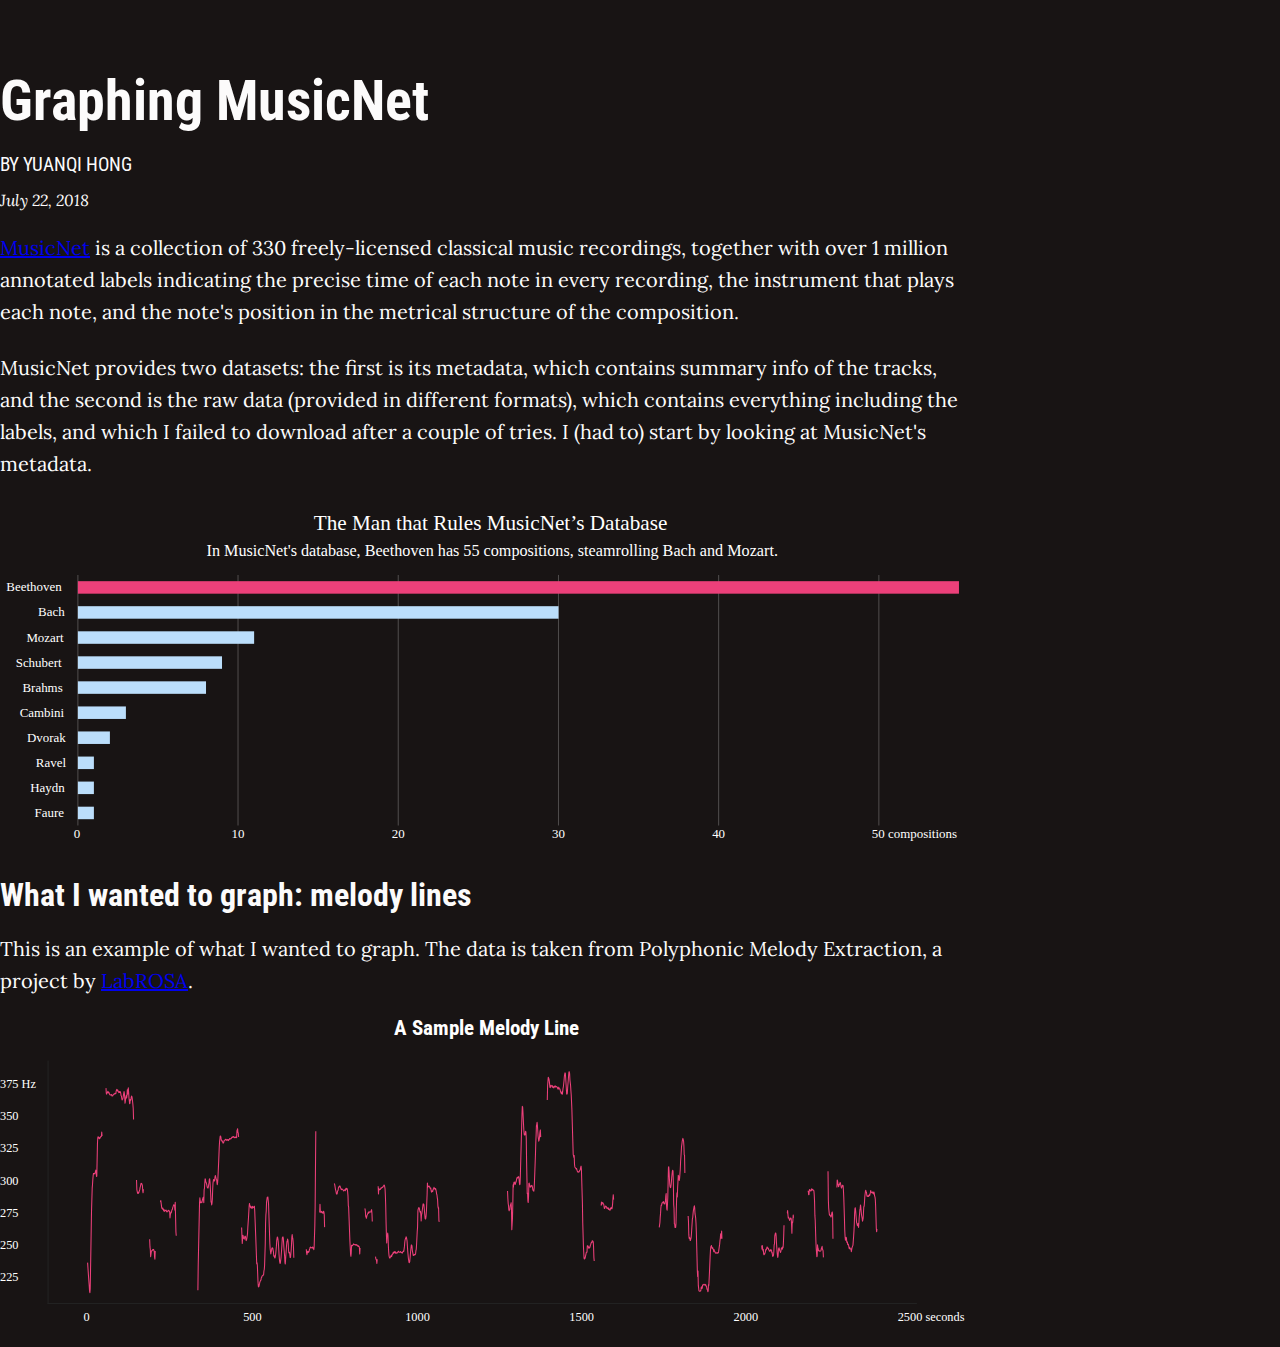
==== commit e85e7515: "project 1 updates" ====
--- a/data-studio-projects/01-MusicNet/index.html
+++ b/data-studio-projects/01-MusicNet/index.html
@@ -107,7 +107,9 @@
 <!-- start of svg -->
 <svg id="Layer_1" data-name="Layer 1" xmlns="http://www.w3.org/2000/svg" viewBox="0 0 920 289.89"><defs><style>.cls-1{font-size:11.64px;font-family:Roboto-Regular, Roboto;}.cls-1,.cls-5{fill:#fff;}.cls-2,.cls-3,.cls-4{fill:none;}.cls-2{stroke:#ec407a;stroke-linejoin:round;}.cls-4{stroke:#222;stroke-linecap:square;stroke-miterlimit:10;}.cls-5{isolation:isolate;font-size:19.41px;font-family:RobotoCondensed-Bold, Roboto Condensed;font-weight:700;}</style></defs><title>Sample Melody Line</title><text class="cls-1" transform="translate(78.68 286.74)">0</text><text class="cls-1" transform="translate(229.45 286.74)">500</text><text class="cls-1" transform="translate(382.29 286.74)">1000</text><text class="cls-1" transform="translate(537.21 286.74)">1500</text><text class="cls-1" transform="translate(692.13 286.74)">2000</text><text class="cls-1" transform="translate(847.05 286.74)">2500 seconds</text><text class="cls-1" transform="translate(0 249.56)">225</text><text class="cls-1" transform="translate(0 219.08)">250</text><text class="cls-1" transform="translate(0 188.6)">275</text><text class="cls-1" transform="translate(0 158.13)">300</text><text class="cls-1" transform="translate(0 127.65)">325</text><text class="cls-1" transform="translate(0 97.18)">350</text><text class="cls-1" transform="translate(0 66.7)">375 Hz</text><path class="cls-2" d="M789.69,166l.31-7,.31.83.3,2.32.62,3.22.31-.45.31-1.83.31.12.31-1.13.31-.79.31,1,.62,3.12.31,1.13.62-1.65.31-1,.31.17.31.44.31,4.37.31,6.68.62,19.74.31,11.51.31,5.73.31,3.39.31-.66.31-2.18.31.41.31,3.93.31.66.31-.64.31,2.59h.31l.31-.42.31,1.57.31,2,.31.7.31-1.32.62,1.62.31,0,.31-.26.31,2.64.62-3.55.93-2.57.62-8.32.31-4.89.31-6.5.31-10.51.31-4.07.31-1,.31,2.36.93,11.86.31.5.31,1.7.31.56.31-.93.31-1.17.31,3.68.3-4,.31-5.32.31-3.05.31-3.87.31-1.9.31-3.07.31,2.45.62,7.08.62,3.1.31,2.74.31-1.11.31-1.8.62-11,.31,0,.31-3.74.31-5.35.62-5.28.31-.93.31,1.7.31,0,.31,2.66.31,1.55.31-.17.31-.38.62.57.31-1.06.31.41.31-1.24.31.82.62-2.61.31-2,.31,1.19.31.47.93.79.31-1.13.31.15.31.39.31,1.46.31-1.83.31,1.55.31,2.32.31.59.31,2.39.31,6.3.62,20.75.31,3.59.31-2.71m-46.17-54.51.31,26.94.31,7.91.62,5.81.31,1,.31-.32.31.43.62,1.48.31-.74.62-3.64.31-.39.31,2.78.31,22.51m-23.86-44.9h.62l.31,3.43h.31l.31-4.25.31-.67.31.12.31.85.31.38.31-.29.31.08.31-1.87.31.94.31-.47.31.12.31.78h.31l.31-.15.31.74.31,3.62.31,6.33.31,13.16.31,4.66.62,19.21.31,7.19.61,7.94.31-.7.31-10.63.31,2.9.31.7.31,2.17.31-.59.31.55.62.37.62-.14.31-.09.31-.89.31-1.73.31-.48.31-1.28.31,2.87.31.4.31,1.06.31,6.15M742.59,190h.31l.31-2.09.31,4.12.31,2.9.31-.73.31.78.62,2.15.31-.87.62-1.36.31.2.31.65.31,5.8.31,7.78.31-10.76.31.87.31-2.15.31-5.33.31,2.64m-30.06,26.07.31,3.67.31-3.43.31,3,.31,2.1.31-1.36.31,4,.31.91.31-1,.31.36.62-1.93.31-1.69.31-1,.31.62.62-2.45.31-.21.31.92.31.4.31-.38.31,1.33.31.23.31,1.09.31.41.31-.52.31.18.31-.83.31-.52.31,1.19.31-.09.31,2.07.31-.4.31,3.19.31.56.31-.52.31-.83.31-3,.3-6.72.31-.7.31-7.71.62-2.61.31,0,.31,2.68.31,6.4.62,9.35.31,2.7.31,1.87.31-1.7.31-5.25.31-1.69.31-.26.62,2.63.31.28.31,1.32.31-.46.31-1.66.31-2.28.62,1.23.31.07.31-2.3.31.94.31-3.67.31-7.07.31-10.53m-90.47-8.57.31,4.84.31,12.71.31,3.38.31.23.3-1,.31,2.73.31.13.62-2.44.31-3.36.93-14.62.31-1.23.31-3.76.31-2.7.62-3.45.31-1.08.31,1.92.31,5.67.31,1.7.31,2.27.31,5.16.31,7.91.62,23.52.31,13.08.31,5.36.31-5.16.31,13.63.62,5.15.62.24.31.11.31-.41.31.19.31-1.27.31-2.46.31-.27.31,1.71.31-.54.31-2.72.31-.25.31-.5.62.65h.31l.31-.19.31-.45.31.15.31.81.31-.48.31,1.37h.31l.31,2.09.31,1,.31.06.31,2,.31-.66.31-6.21.31.92.62-12.78.62-14.64.31-5.88.31-3,.3-.76.31-.57.62,2.75.31-.82.31.18.31,1.34.31.26.31,2.08.31-2.06.31,1.59.31-.13.31,1.21.31.66.31-.3.31.41.31-.47.31.07.31.43h.31l.31-.57.31.15.31.07.31-1.58.93-6.63.31-3.33.31-2.22.31-4.13.31,4.2.31-2.26.31-4.55.31,7.16m-59.18-10.65.62-4.41.31-5.54.31-3.29.31-5.37.31-2.58.31.3.31-1.63.31-.79.31.12h.31l.31-1.17.31.17.62,1.88.31,0,.31.19.31-1.36.31-1.87.31-4.51.31-2.1.31,10.51.31,4.09.31,1.06.31-5.29.31-6.65.62-28,.3-1,.31,4.4.31,7,.31,4.84.31,2.47.31,1,.31-.26.31-2,.31-3.06.31-4.43.62-5.7.31-1,.31.92.31,10.83.31,20.56.31,3.65.31,14.56h.31l.31,3.44h.62l.31-3.44.31-13.73.31-10.3.31-5.17.31,4,.31-8.82.62-11.65.31.84.31,1.61.31,2.33.31-1.79.62-8.48.31-7.44.31-4.32.62-10.15.31-2.08.31-2.8.62-2.58L645,122l.31,4.54.31,8.62.31.58.31,16.67m-79,30.79.31-3.43.31,2.29.31-1.36.31-.35.31.5.31-.21.31.91.31.51.31,2.41.31,1.48.31-.45.3-.68.31-1.18.31.12.31,0,.31.45.62,1.63.31-.4.31.26.31-.54.31,1.68.31-1.07.31.55.31.27.31.78.31.11.31-.64.31-1.46.31.78.31-1.17.31.73.31.39.31-1.92.31-2.91.31-5,.31-3.44.31,4.68m-62.59-94,.31-13.74.62-7.81.62,1.61.31,1.83.62,6,.31.45.31-.91.31-1.4.31.5.31.06.31.19.31,1,.31-1.34.31,1.69.31-.82.31.84.31.35.31-.46.31-1,.31.14.31-.57.31,1.12.31-.1.31-.43,1.24,1,.31,1.21.31.41.31-1.2.31-.75.31,1.27.31.42.31-.16.31.79.31,1.3.62,1.91.31.58.31.26.31-2,.31,2.24.61-5.41.31-1.55.62-5.65.31-4.12.31-2,.31-1.34.31.47.31,4.09.93,15.44.31.09.31-.89.31-4.89.62-7.83.31-4.52.31-2.88.31-.18.31,1.72.31,6.15.62,5.42.31,4.9L539,78.5l.62,13.62L540.88,135l.31,1.07.31,1.64.31-1.87.31,8.56.31,2.27.62,1,.31.16.31.73.31-.39.62,2,.31,1,.31.34.31-.22.62.33.31-.24.62-1.65.31,0,.62-2.95.31-.86.31,3.48.93,31.22.31,18.38.62,21.83.61,11.74.31,1,.31-1.08.31.5.93-4.27.31-1.54.62-.09.31-6.1h.31l.31.33.31.45.31,1.52.31-.25.31-.5.31.52.31-.83.31-1.39.31-.75.62-2.05.31-.39.31.32.31-1.69.31.17.62.8.31,4.7L560.4,232l.31,3.47m-81.8-66.16.31,7.09.31,4.73.31,2.19.31,3.92.31.81.31-1.7.31.47.31-3,.31-1.31.31-.87.31-1.18.31,5.74.31,19.63.62-10.43.31-12.46.31-19.49.31,2.44.31-4.14.31-.74.31,0,.31,2,.31-.15.31.15.31-2.4.31.42.62-3.33.31-.92.31.46.31-.95.31.55.31-.79.31-.26.31,1.95.31,3.84.31,1.88.31-.71.31-7.41,1.54-58.33.31-7.46.31.6.31,5,.62,13.2.31,5.28.31,2.92.31-.8.31.8.62-3.53.31.85.31,5.35.31,21.65.62,30.81.31-.32.31,7.62.31,1.28.31-5.65.31-12.47.31-.21.62,2.82.31,1.15.31-1,.31-.32.31.11.31-.62.31,1.19.31-.86.62,3.66.31.87.31.39.31.25L504,167l.31-5.85.93-25.76.31-11.17.31-7.29.31-9,.31-1.2.31-2.25.31,2.87.62,10.1.62,4.85.31-.73.31-1.79.31-3.86.31-2.62.31-1.57.31,6.79M356.83,164.86l.31,7.43.31-5.22.31,1.46.31-.54.31-.24.31.14.31-.11.62-1.47.31.46.62-.83h.31l.31-.06.31-.91h.31l.62-1.21.31.37.31,1.4.31,1.79.31,6.52.31,9.22.31,15.08.31,11.49.31,8.76.31-6.5.31-.48.31-2.31.31,2.52.31,8.86.31,6.24.31,3.4.31,1.64.31.8.31.06,1.24-2.73.31,1.42.31-1.37.31-.74.31.08.31-1.59.31.78.31-1.27.3-.31.31,0,.31.73.31-1.22.31,1.72.31-1.07.31.72.31-.12.31.45.31-.42.31.25.31-.76.31.07.31-1.08.31.13.62.93.93-.13.31-.55.31.48.31.3.31-.06.62.68.31-.05.31-1.15.31-.31.31-.51.31.46.62-4.51.31-4,.31-2.41.31-.87.31-.55.31-1.43.31.61.62,3.22.62,9.43.62,7,.62,4,.31.1.31-.7.93-10.32.62-5.71.31.24.31.74.31,4.13.62,3.33.31,1.61.62-.28.31-.83.31.43.3,0,.31-.42.31-.6.31-3.08.31-1.06.31-4.56.62-12.16.31-4.18.31-15.28.31-2,.31-.16.31-1.19.31.66.31,1,.31,2,.31.94.31-.83.31,2.86.31,6.1.31-6.15.31-.39.93-7.61.31-2.05.31.6.31-.21.31,2.9.62,7.2.31,3.11.31.86.31-.57.31-2.73.31-4.42.62-15.12.31-11.21.31,4.05.31-.63.31-.24.31-.12.31-.27.31.69.31.25.31,1.13.31.38.31-.6.62,3.57.31.43.31-1.35.31.77.31,0,.31-1.66.31-1,.31.36.31-1.65.31,1,.31-.17.31.42.31.8.31-.94.61,2.6.31,2.49.31.7.31,2.72.31,2,.31,6.09.31,1.95.31-.44.31,11.87.31,1.43m-60.11,32.8.31,2.35H355l.31,1.56.31,2.45.31-3.9m-11.77-47.94.31.72.31,2.47.31,4.45.31.52.31,1.17.31-1.26.31-1.68.31-.44.31-1,.31-.29.31-1.25.31,1.06.31-.52.31-.77.31.29.31-.16.31.12.31,0,.31-.37.31-1.29.31-.58.31,3.63.31,7.55m-35.95-35.19.31-.39.31,1.46.62,4,.31,1,.62,3.21.31-.7.31.5.31-2.12.31-.94.31-.43.31-2.51.62-1,.31.43.31-1,.31.26.31,1.54.31.28.31,1,.31.48.31-.52.62.17.31.18.93,1.5.31-.51.31-.22.31-.49.31.3.31.59.31-1.48.31-.84.31,0,.31,1.11.31-.77.31.77.31,2.33.31,3.77.31,9.26.31,1.48L330.19,217l.62,12.23.31,1.8.31-3.27.3-7.21H332l.31.39.31.09.93-1.71.31.32.31.14.31.31.31,0,.62-.11.31.43.31.27.31-.64.31-.07.31.46.31.22.31.49.31.63.31-.74.31.61.31-.07.31,1.24.31,5.9.31-5.57m-38.11-33.39.31-7.75.31,7,.31,0,.31.84.31-.74.31-.46.31.86.31-.34.31.9.31.32.62-1.87.31.81.31,2.65.31,11.49M289,224.36l.31,3.43.31,1.67.31-1.9.31-1.24.31,1.24.31-1.07.31.63.31-.35.61-2.54.31-.69.31-1.12.31-.12.31.53.31-.11.31.19.31,0,.31.3.31-.75.31-.25.31,1.41.31-.14.31,1.31.31-2.72.62-19.77.31-17.7.62-71.57m-70,90.81.62,14.94.31-4.72.31-2.92.31,1,.31,1.88h.31l.31.73.62-2.68.31-.11.31.57L232,215l.31,1.17.31-.71.31-1.4.62-4.43.31-6,.62-9.24.62-10.9.31-2.39.31,2.29.31-.2.31,1.69.31-.78.31,1.57.31-1.27.31,1,.31-.63.31-.93.31,1.69.31-.89.31.2.62-.84.31-.21.31,4.51.93,23.88.93,25.88.31-1,.31,2.65.62,15.81.31,3.84.31.44.31-.61.31-1.62.31-1.18.31-1.5.31-.39.31-1.05h.31l.31-2.19.31-.16.31-1.36.31-.22.31-.47.31.27.31-.9h.31l.31-3.65.31-1.32.31-3.93.62-20.12.31-19.67.31-7.94.31-3.45.31-8.46.61-4.63.31.39.31-.57.62,6.07,1.24,37.58.31,5.29.62,4.69.31-1.82.31-1,.31-2.38.31-.39.31-.07.31.23.31,2.1.31,1.39.31,4.09.31-.66.62,2.36.31-.22.31-1.67.31-2.51.62-6.73.31-5.48.31-2,.31-1.2.31.76.31,2.15.31,2.71.62,10.8.31,4.26.31,2.86.31,1.41.31-.5.62-4.78.62-8.3.62-10.34.31-.72.31-.36.31,1.41.62,9.56.62,7.2.31,6.14.31,1.31,1.24-18.16.31-3.1.31-.5.31-1.75.31,1.18.3,3.07.31,6.33.31,2.38.62-.54.31,3,.31,2,.31-.31.62-6.75.31-5.2.31-7.19.31-2.29.31,2.43.31,1.3.31,3.35.31,4.87.31,10M186.73,263l.31-23.88,1.24-58.57.31-4.75.31,2.73.31,2,.31-.56h.31l.31-.18.31.56.62-2.92.31-.67.31-1.37.3,1.45.31,3.58.31-12.3.31-1.1.31-5.27.31-3.88.31.39.31,2.57.31.4.31.88.31,1.15.31,1.78.31,1.14.31.41.31,0,.31-1.48.62-3.86.31-3.16.31-.18.31,3.16.62,11.64.31,7,.31-.12.31,3,.31-1.72.31-3.51.31-8.95.31-6.43.31-2.2.31-1.28.31.86.31.56.31-.19.31-3.5.31-1.47.31.93.62,2.81.31,0,.31,2.86.31,2.12.31-1.67.31-4.58.62-13.52.62-15.3.31-5.73.62-5.21.31.23.31.76.31,3.07.31-.31.31,1,.31.23.31-.27.31,1.75.31.24.31-.63.31-.35.31-1.37.31-.42.61-.13.31-.53.31-.18.31.26.31.62.62-.39.31.32.31-.47.31-.07.31,1,.31-.61.31-.39.31-.22.31-.74.31-.06.31.49.31-.28.31,0,.62-1.23.31-.28.31.43.31-.4.31-.65.31.48.31-.3.31.82.31-.29.31.57.31-.54.31.22.31-.3.31.44.31-.92.31,1,.31-6.65.31-.58.31-1.23.31,3.74.31.21.31,3.87M151.1,179.72l.31-.3.31-1,.61,4.5.31,2.74.31,0,.31.78.31-1.08.62,1.78.31,1.07.31-1.3.31,1.67.62-.86.31.28.31-.52.31-.15.31.65.31.94.31.18.62-.9.31.14.31-.81.31.52.31-.13.31.69.31-.17.31,6.27.31-2.82.31-1.42.31-.91.31.21.62-2.64.31-.16.62-2.58.31-.71.31-1.24.31.38.31-.2.31.65.31,4.21.31-7.44L166,208l.31,3.66m-25.1,3.15.31,7.32.31,2.33.31,7,.62-4.61.31-1.15.31.11.31-.27.31-.84.31.15.31-.27.31-.1.31,1.48.31.13.31,5.77.31,1.78.31-7.73m-17.66-67,.31,9.26.62,3.11.31.43.31-1.12.31.9.31-.57.93-3.07.3-1.87.31-.94.31-1.72.31-1.27.31.66.31-.33.62,2,.31,4.95.31,1.76.31-3.5M100,72.32l.31,4.82.31.84.31-.82.31-.44.31-.92.31-.38.31.89.31.52.31-.52.62,1.94.62.54.31-.09.31.11.31-.37.31-.1.31,1.28.31.08.31-.08.31-.19.31-.9.31-.42.31,0,.31-.22.62-.6.31.44.31-.37.31.09.31-2.35.31-.94.31-.64.31,1.14.62-.59.31,1.49.31-.05.31,1,.3-.64.31-.3.31.92.31-1,.62,1.6.31,2.28.31.35.31,2.31.31,1.47.31-.81h.31l.31-1.39.93-5.72.31,1.45.31,4.11.31,5.29.31-1.76.31-2.52.31-1.79.31-1.22.31,2.4.31-2.84.31-4.92.31,4.29.62-6.07.31,4.15.31,5.29.62,5.65.31-.55.31-3.58.31.95.31-.88.31-2.2.31-1,.31.52.31,1.69.62,5.84.31,3.94.31,10.13m-43.38,135,.93,13.82.62,8.12.31,5,.31,1.38.31-3.61.62-36.78L86.34,189,87,166.66l.31-3.69.31-4.68.31-3.58.31-1.89.31.27.31-.2.62.36.93-3.58.31.83.31,5.18.31-.32.62-30.58.3-5.59.31-1,.31.36.31.1.31,1.4h.31l.31-1,.31.39.31-1,.31-.19.31-.39h.31l.31-4.2.31,3.84" transform="translate(0 -5.19)"/><rect class="cls-3" x="45.38" y="41.47" width="819.35" height="228.85"/><line class="cls-4" x1="45.38" y1="270.32" x2="45.38" y2="41.47"/><line class="cls-4" x1="45.38" y1="270.32" x2="864.73" y2="270.32"/><text class="cls-5" transform="translate(371.7 16.6)">A Sample Melody Line</text></svg>
 <!-- end of svg -->
-    
+
+<br>
+<br>
         
       </div><!-- end of the main container-->
    
